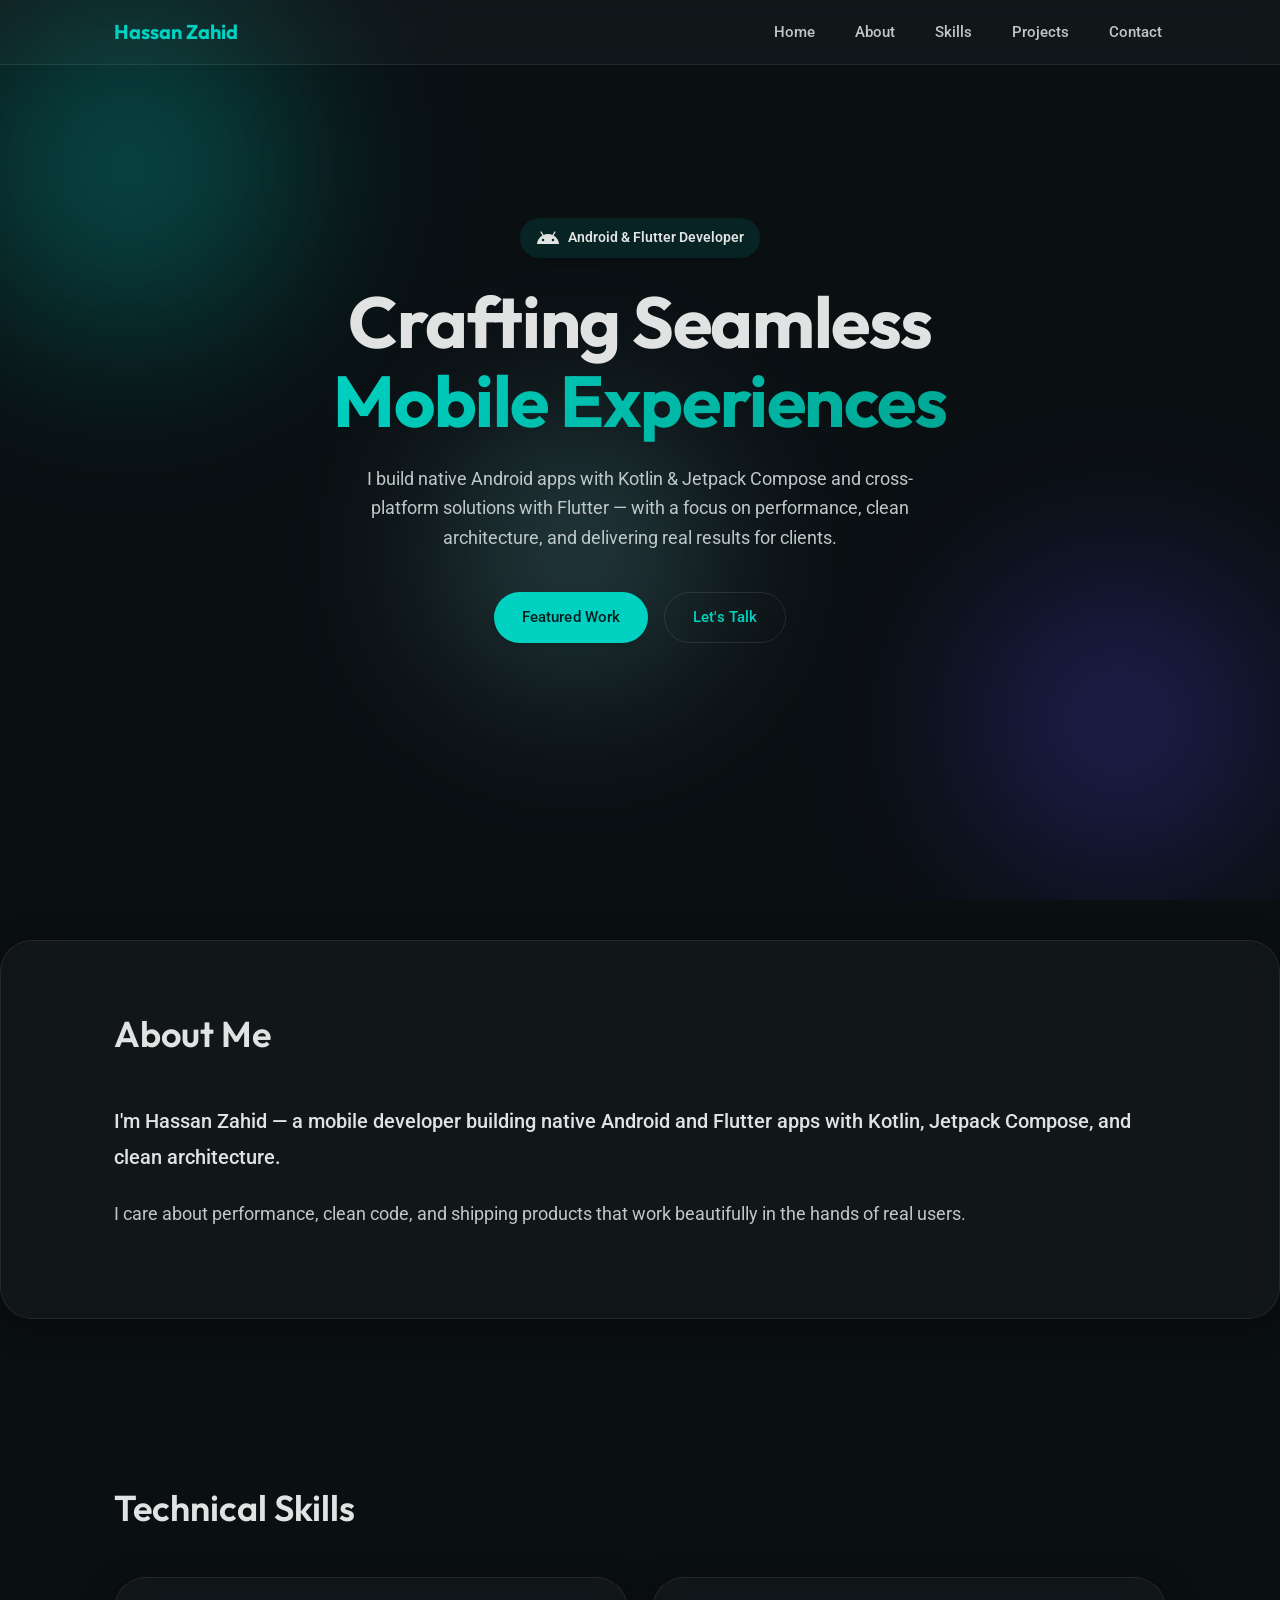
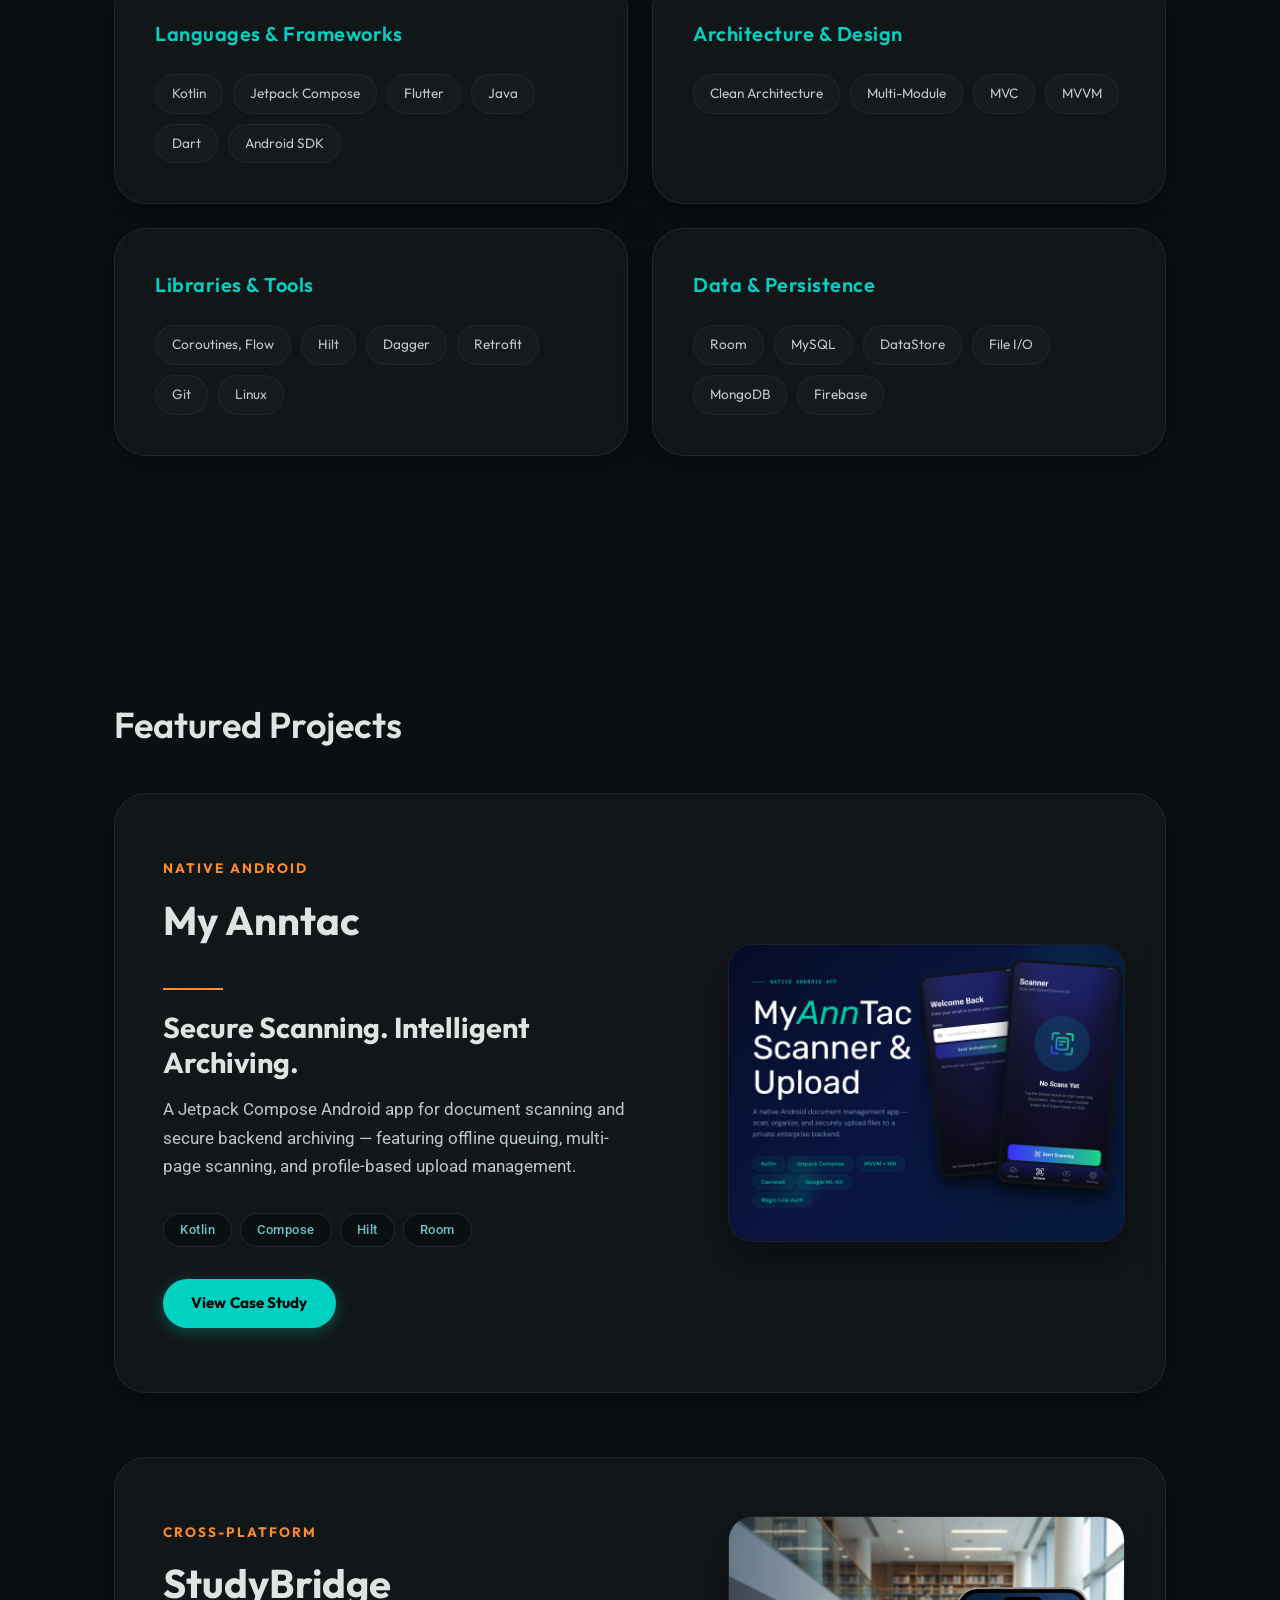
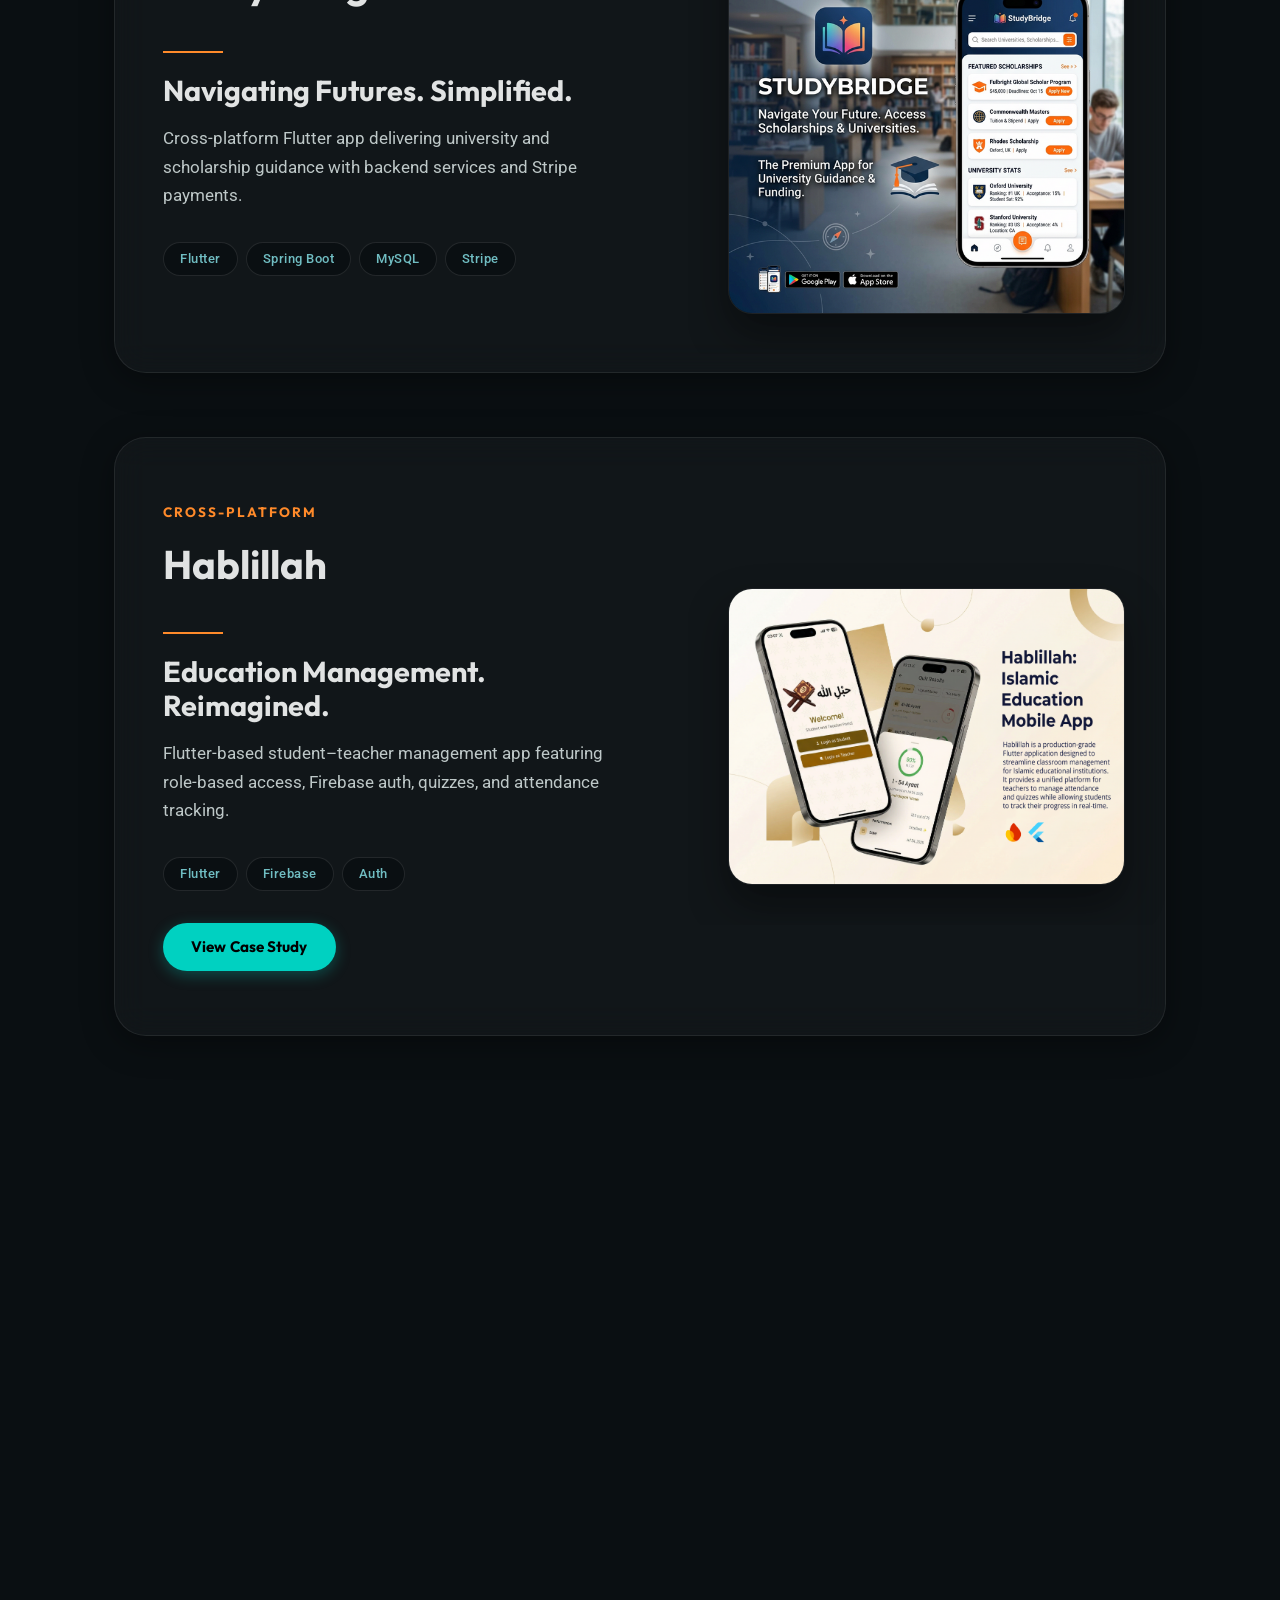
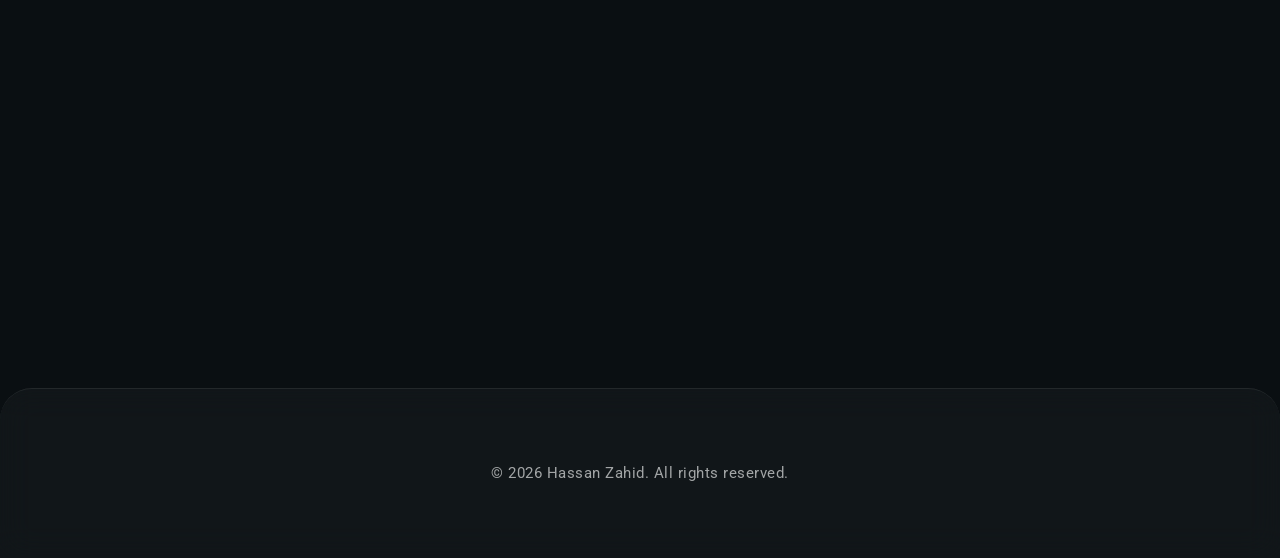
==== index.html @ 5e9b6bca "update" ====
<!DOCTYPE html>
<html lang="en">

<head>
  <meta charset="UTF-8">
  <meta name="viewport" content="width=device-width, initial-scale=1.0">
  <title>Hassan Zahid | Software Engineer</title>
  <link rel="stylesheet" href="css/main.css">
  <link
    href="https://fonts.googleapis.com/css2?family=Roboto:wght@400;500;700&family=Outfit:wght@400;600;700&display=swap"
    rel="stylesheet">
  <link rel="stylesheet" href="https://cdnjs.cloudflare.com/ajax/libs/font-awesome/6.4.0/css/all.min.css">
  <link rel="stylesheet"
    href="https://fonts.googleapis.com/css2?family=Material+Symbols+Outlined:opsz,wght,FILL,GRAD@24,400,0,0">
</head>

<body>
  <div class="bg-canvas">
    <div class="bg-orb orb-1"></div>
    <div class="bg-orb orb-2"></div>
    <div class="bg-orb orb-3"></div>
  </div>
  <header>
    <nav class="navbar">
      <div class="container nav-container">
        <a href="#home" class="logo">Hassan Zahid</a>
        <div class="menu-toggle" id="mobile-menu">
          <span class="bar"></span>
          <span class="bar"></span>
          <span class="bar"></span>
        </div>
        <ul class="nav-menu">
          <li><a href="#home" class="nav-link">Home</a></li>
          <li><a href="#about" class="nav-link">About</a></li>
          <li><a href="#skills" class="nav-link">Skills</a></li>
          <li><a href="#projects" class="nav-link">Projects</a></li>
          <li><a href="#contact" class="nav-link">Contact</a></li>
        </ul>
      </div>
    </nav>
  </header>

  <section id="home" class="hero reveal">
    <div class="hero-bg-overlay"></div>
    <div class="container">
      <div class="hero-content">
        <div class="hero-badge fade-in">
          <span class="material-symbols-outlined">android</span>
          <span>Android & Flutter Developer</span>
        </div>
        <h1 class="fade-in">Crafting Seamless <br><span class="text-gradient">Mobile Experiences</span></h1>
        <p class="description fade-in">I build native Android apps with Kotlin & Jetpack Compose and cross-platform
          solutions with Flutter — with a focus on performance, clean architecture, and delivering real results for
          clients.</p>
        <div class="hero-buttons fade-in">
          <a href="#projects" class="btn btn-primary">Featured Work</a>
          <a href="#contact" class="btn btn-secondary">Let's Talk</a>
        </div>
      </div>
    </div>
    <div class="scroll-indicator fade-in" aria-hidden="true">
      <div class="arrow"></div>
    </div>
  </section>

  <section id="about" class="about reveal">
    <div class="container">
      <h2>About Me</h2>
      <div class="about-content">
        <div class="about-text">
          <p>I'm Hassan Zahid — a mobile developer building native Android and Flutter apps with Kotlin, Jetpack
            Compose, and clean architecture.</p>
          <p>I care about performance, clean code, and shipping products that work beautifully in the hands of real
            users.</p>
        </div>
      </div>
    </div>
  </section>

  <section id="skills" class="skills reveal">
    <div class="container">
      <h2>Technical Skills</h2>
      <div class="skills-categories bento-grid">
        <div class="skill-category spotlight-card reveal">
          <h3>Languages & Frameworks</h3>
          <div class="skills-list">
            <span class="skill-tag">Kotlin</span>
            <span class="skill-tag">Jetpack Compose</span>
            <span class="skill-tag">Flutter</span>
            <span class="skill-tag">Java</span>
            <span class="skill-tag">Dart</span>
            <span class="skill-tag">Android SDK</span>
          </div>
        </div>

        <div class="skill-category spotlight-card reveal">
          <h3>Architecture & Design</h3>
          <div class="skills-list">
            <span class="skill-tag">Clean Architecture</span>
            <span class="skill-tag">Multi-Module</span>
            <span class="skill-tag">MVC</span>
            <span class="skill-tag">MVVM</span>
          </div>
        </div>

        <div class="skill-category spotlight-card reveal">
          <h3>Libraries & Tools</h3>
          <div class="skills-list">
            <span class="skill-tag">Coroutines, Flow</span>
            <span class="skill-tag">Hilt</span>
            <span class="skill-tag">Dagger</span>
            <span class="skill-tag">Retrofit</span>
            <span class="skill-tag">Git</span>
            <span class="skill-tag">Linux</span>
          </div>
        </div>

        <div class="skill-category spotlight-card reveal">
          <h3>Data & Persistence</h3>
          <div class="skills-list">
            <span class="skill-tag">Room</span>
            <span class="skill-tag">MySQL</span>
            <span class="skill-tag">DataStore</span>
            <span class="skill-tag">File I/O</span>
            <span class="skill-tag">MongoDB</span>
            <span class="skill-tag">Firebase</span>
          </div>
        </div>
      </div>
    </div>
  </section>

  <section id="projects" class="projects reveal">
    <div class="container">
      <h2>Featured Projects</h2>
      <div class="projects-grid">
        <div class="project-card">
          <div class="project-content">
            <div class="project-accent-title">Native Android</div>
            <div class="project-header">
              <h3>My Anntac</h3>
            </div>
            <div class="project-divider"></div>
            <p class="project-tagline">Secure Scanning. Intelligent Archiving.</p>
            <p class="project-description">A Jetpack Compose Android app for document scanning and secure backend
              archiving — featuring offline queuing, multi-page scanning, and profile-based upload management.</p>
            <div class="project-tech">
              <span class="tech-tag">Kotlin</span>
              <span class="tech-tag">Compose</span>
              <span class="tech-tag">Hilt</span>
              <span class="tech-tag">Room</span>
            </div>
            <a href="project-myanntac.html" class="btn btn-card-action">View Case Study</a>
          </div>
          <div class="project-visual">
            <img src="assets/images/my-anntac-banner.png" alt="My Anntac Project">
          </div>
        </div>

        <div class="project-card">
          <div class="project-content">
            <div class="project-accent-title">Cross-Platform</div>
            <div class="project-header">
              <h3>StudyBridge</h3>
            </div>
            <div class="project-divider"></div>
            <p class="project-tagline">Navigating Futures. Simplified.</p>
            <p class="project-description">Cross-platform Flutter app delivering university and scholarship guidance
              with
              backend services and Stripe payments.</p>
            <div class="project-tech">
              <span class="tech-tag">Flutter</span>
              <span class="tech-tag">Spring Boot</span>
              <span class="tech-tag">MySQL</span>
              <span class="tech-tag">Stripe</span>
            </div>
          </div>
          <div class="project-visual">
            <img src="assets/images/studybridge-banner.png" alt="StudyBridge Project">
          </div>
        </div>

        <div class="project-card">
          <div class="project-content">
            <div class="project-accent-title">Cross-Platform</div>
            <div class="project-header">
              <h3>Hablillah</h3>
            </div>
            <div class="project-divider"></div>
            <p class="project-tagline">Education Management. Reimagined.</p>
            <p class="project-description">Flutter-based student–teacher management app featuring role-based access,
              Firebase auth, quizzes, and attendance tracking.</p>
            <div class="project-tech">
              <span class="tech-tag">Flutter</span>
              <span class="tech-tag">Firebase</span>
              <span class="tech-tag">Auth</span>
            </div>
            <a href="project-Hablillah.html" class="btn btn-card-action">View Case Study</a>
          </div>
          <div class="project-visual">
            <img src="assets/images/Hablillah-banner.png" alt="Hablillah Project">
          </div>
        </div>
      </div>
    </div>
  </section>

  <section id="contact" class="contact reveal">
    <div class="container">
      <div class="contact-header">
        <h2>Get In Touch</h2>
        <p>I'm always interested in hearing about new projects and opportunities.</p>
      </div>
      <div class="contact-grid">
        <a href="mailto:hassanzahidd@proton.me" class="contact-card reveal">
          <img src="assets/images/protonMail.svg" alt="Proton Mail" class="brand-icon">
          <h4>Email</h4>
          <p>hassanzahidd@proton.me</p>
        </a>
        <a href="https://www.linkedin.com/in/hassanzahidd1" target="_blank" class="contact-card linkedin">
          <i class="fab fa-linkedin"></i>
          <h4>LinkedIn</h4>
          <p>hassanzahidd1</p>
        </a>
        <a href="https://github.com/hassanzahidd" target="_blank" class="contact-card github">
          <i class="fab fa-github"></i>
          <h4>GitHub</h4>
          <p>hassanzahidd</p>
        </a>
      </div>

      <div class="cta-section">
        <a href="mailto:hassanzahidd@proton.me" class="btn btn-primary btn-large">Send Me an Email</a>
      </div>
    </div>
  </section>

  <footer>
    <div class="container">
      <p>© 2026 Hassan Zahid. All rights reserved.</p>
    </div>
  </footer>
  <script src="js/main.js"></script>
</body>

</html>
---- css/main.css ----
@import "variables.css";
@import "base.css";
@import "layout.css";
@import "components.css";
@import "home.css";
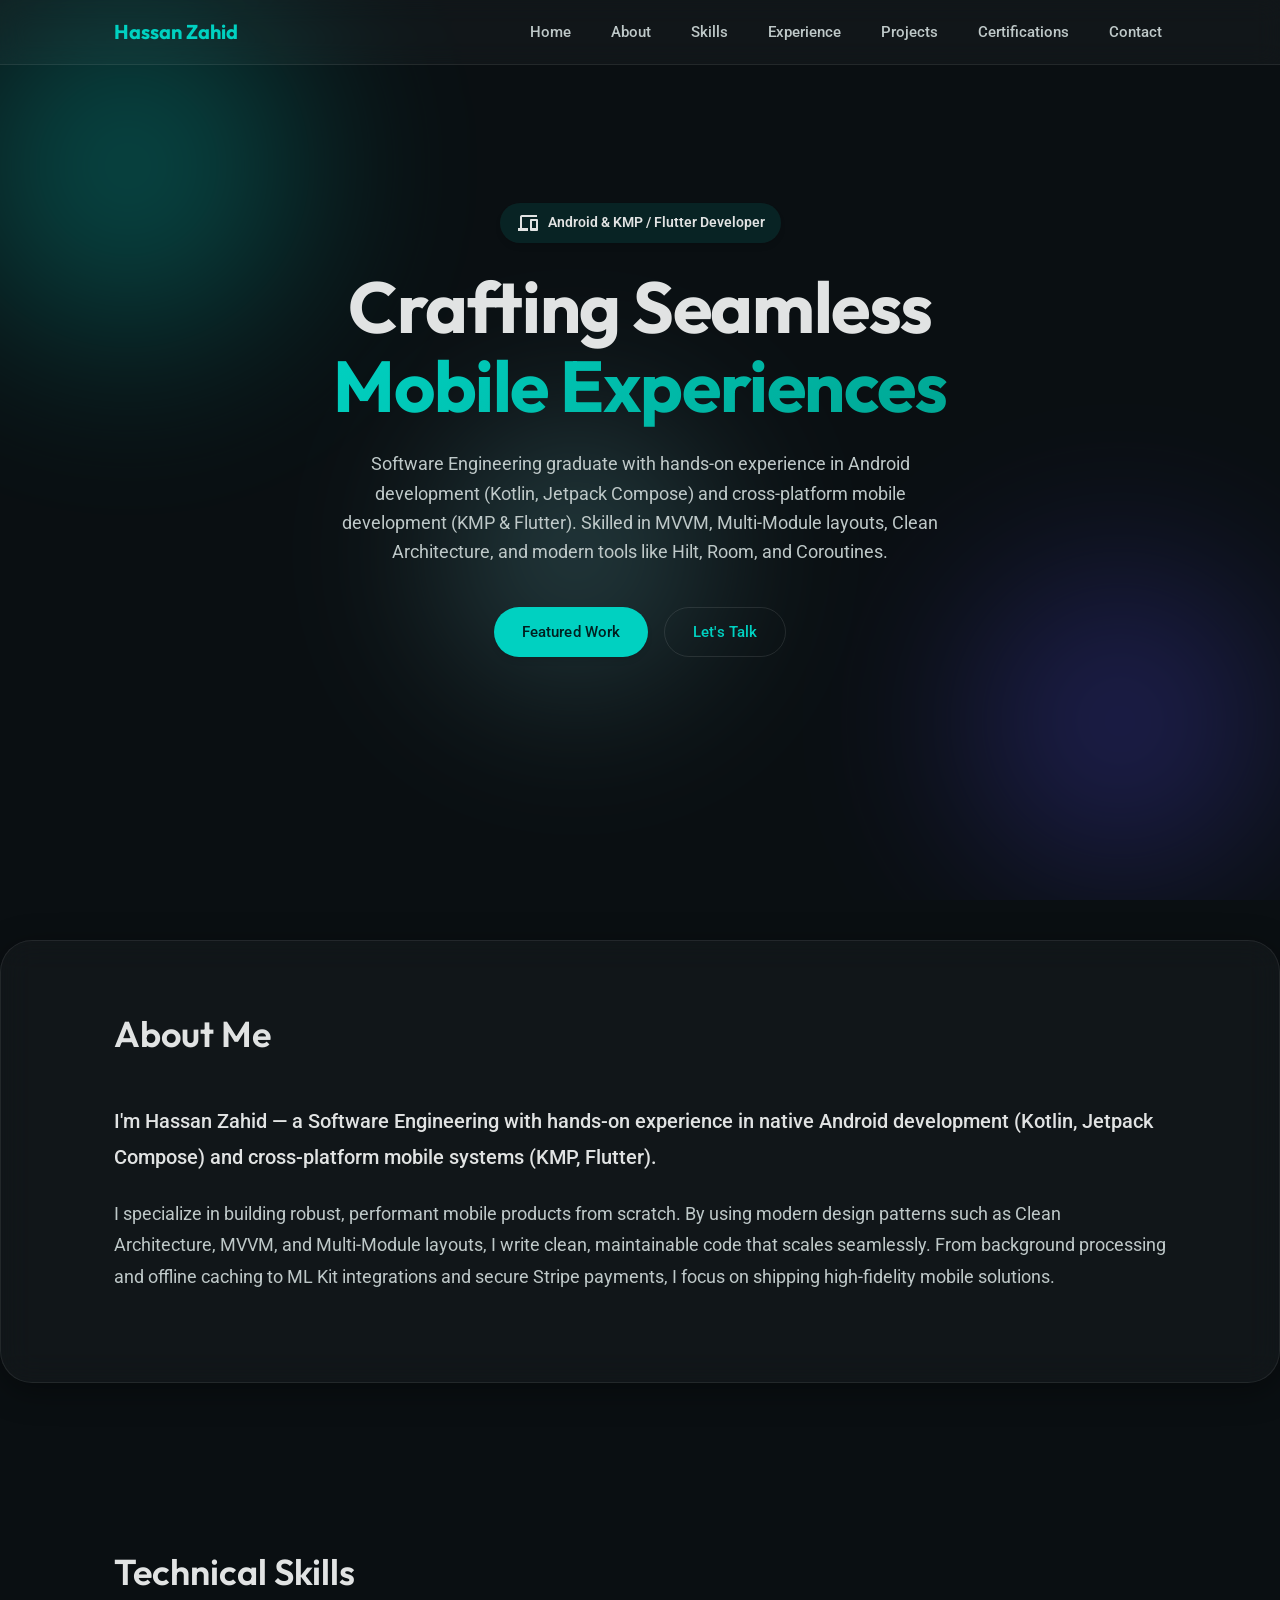
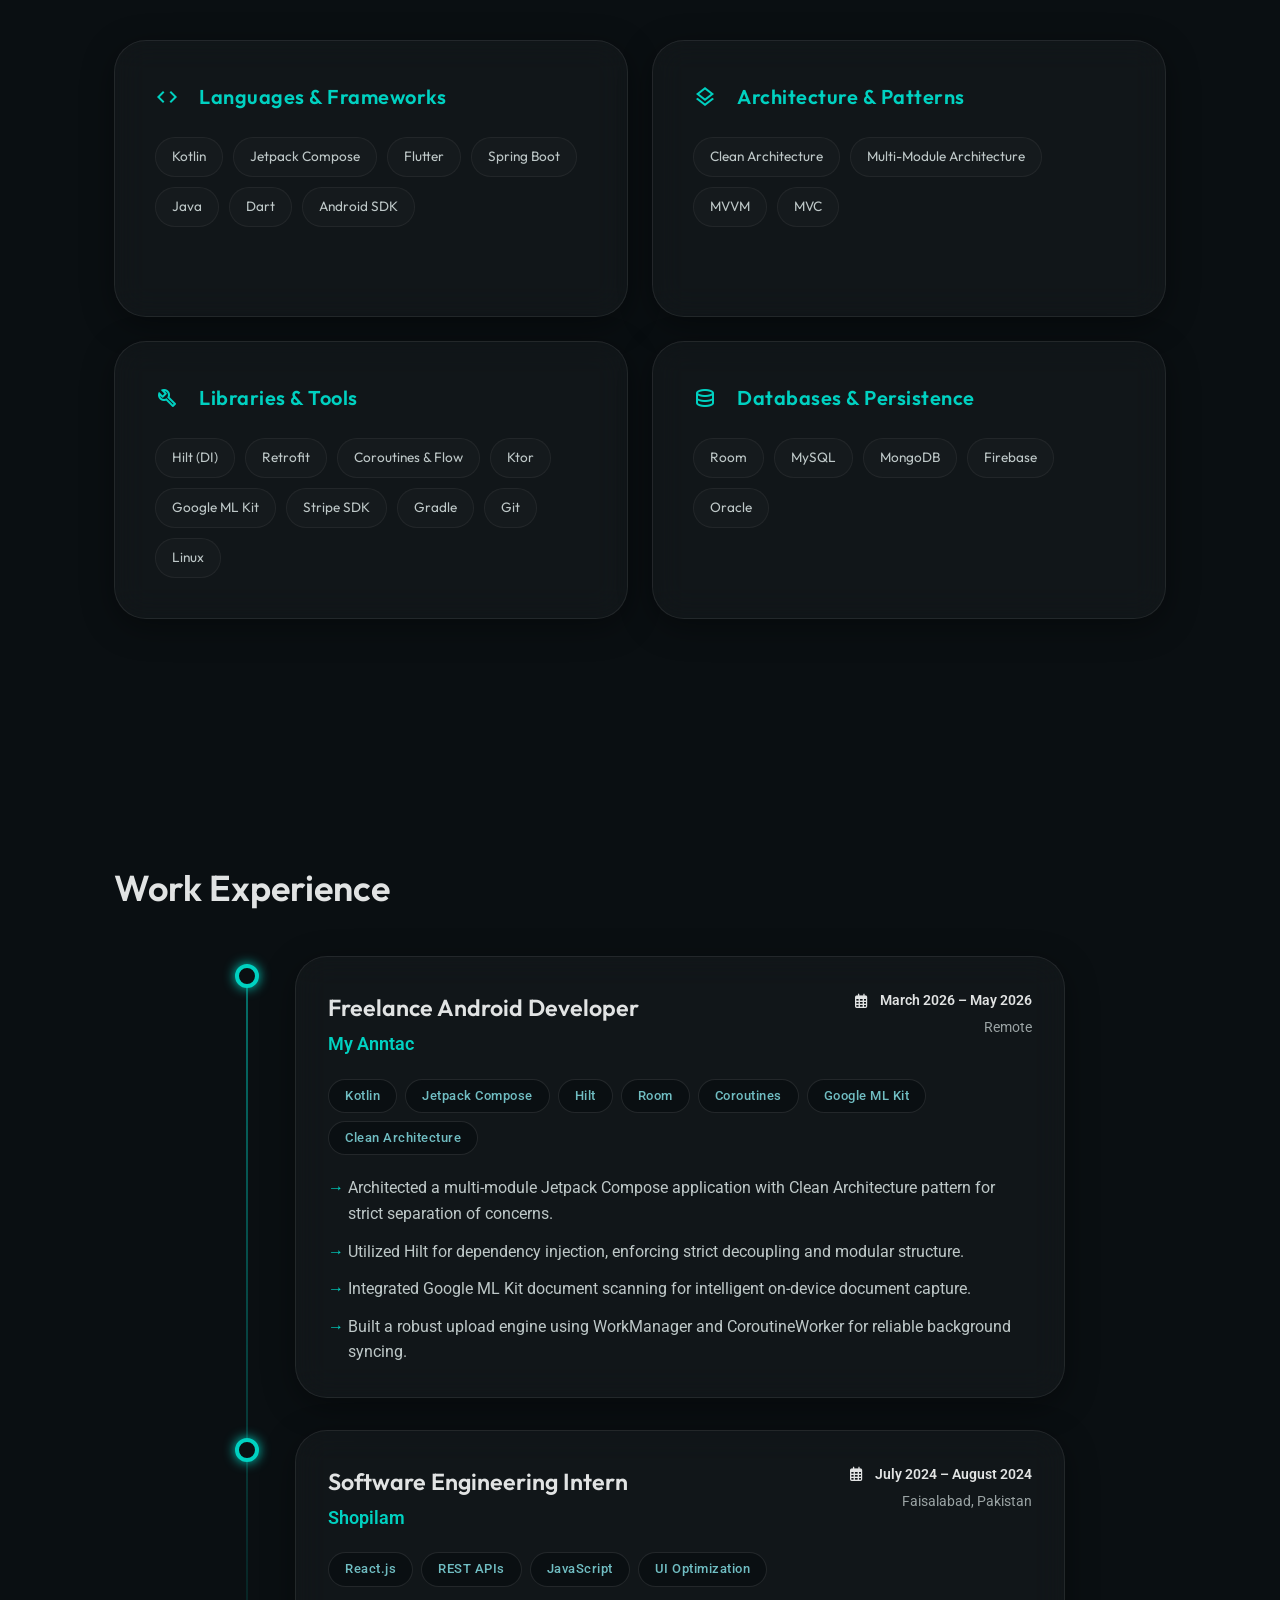
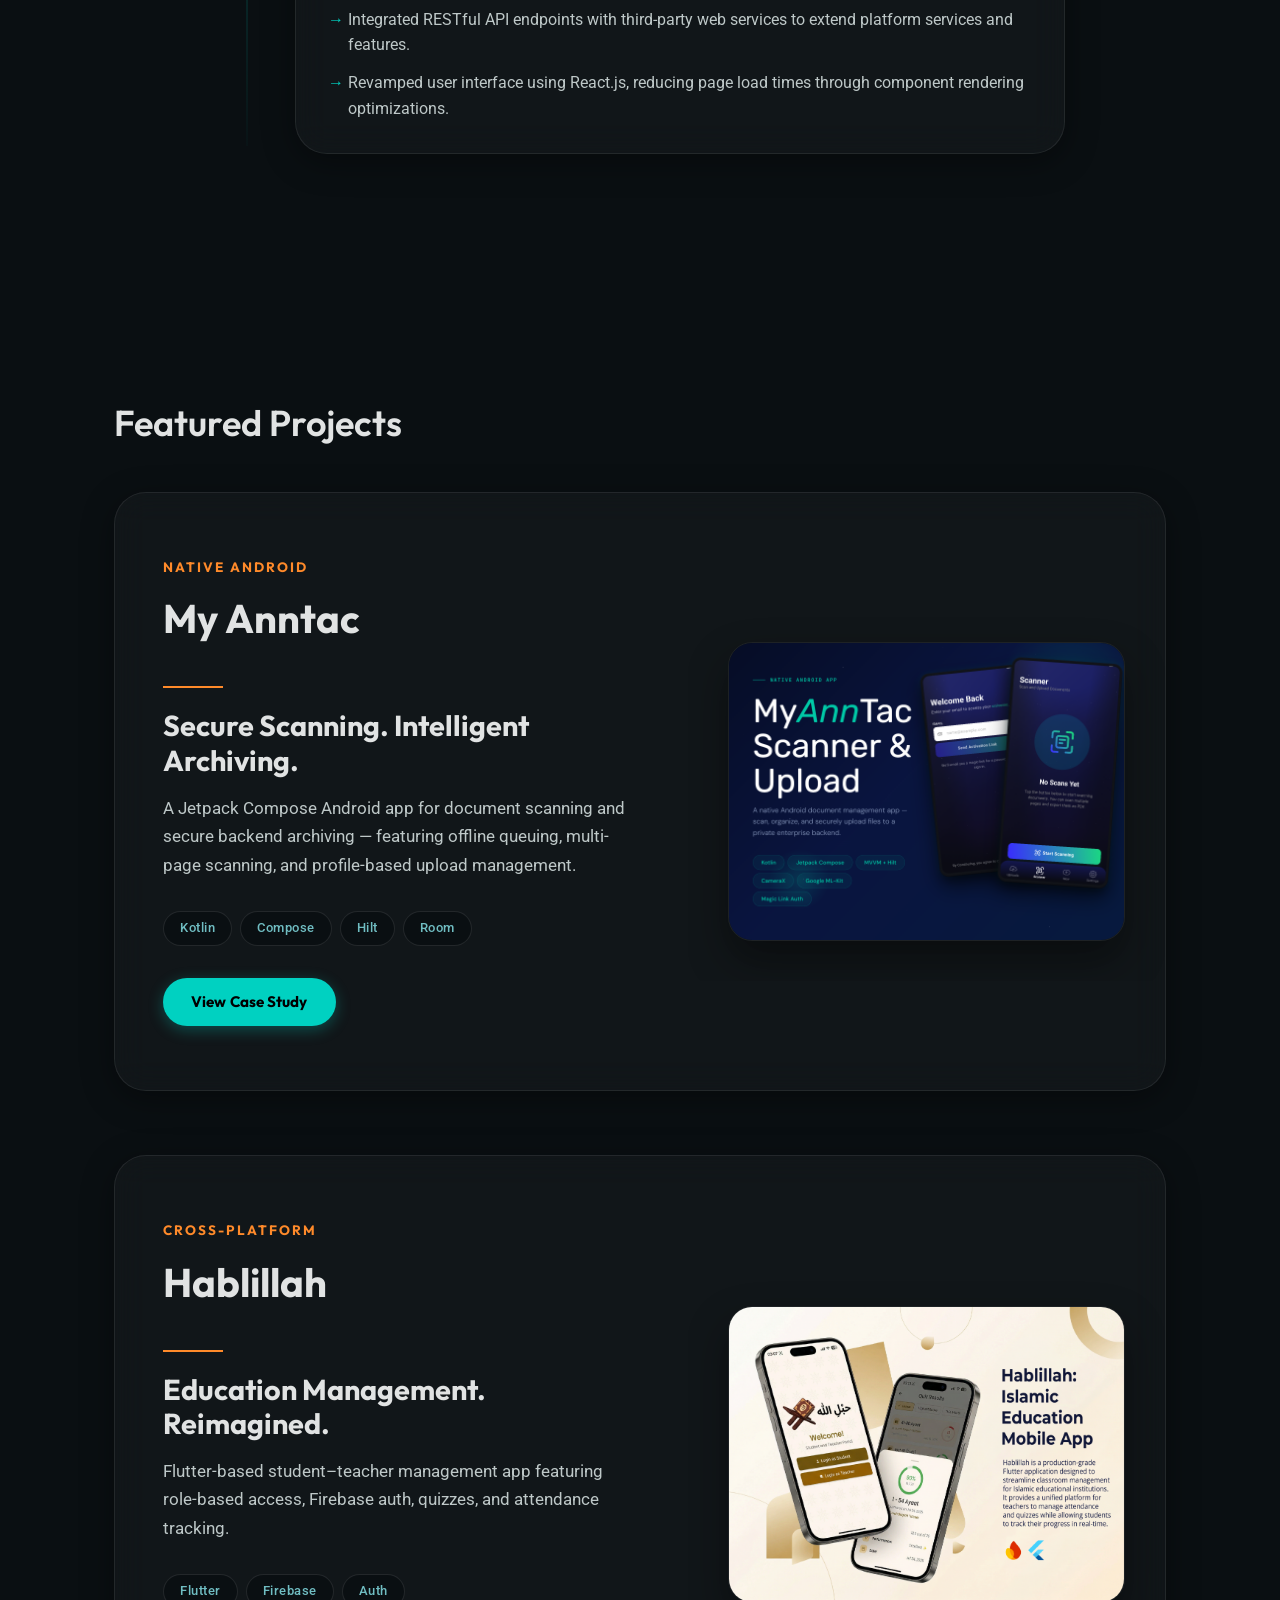
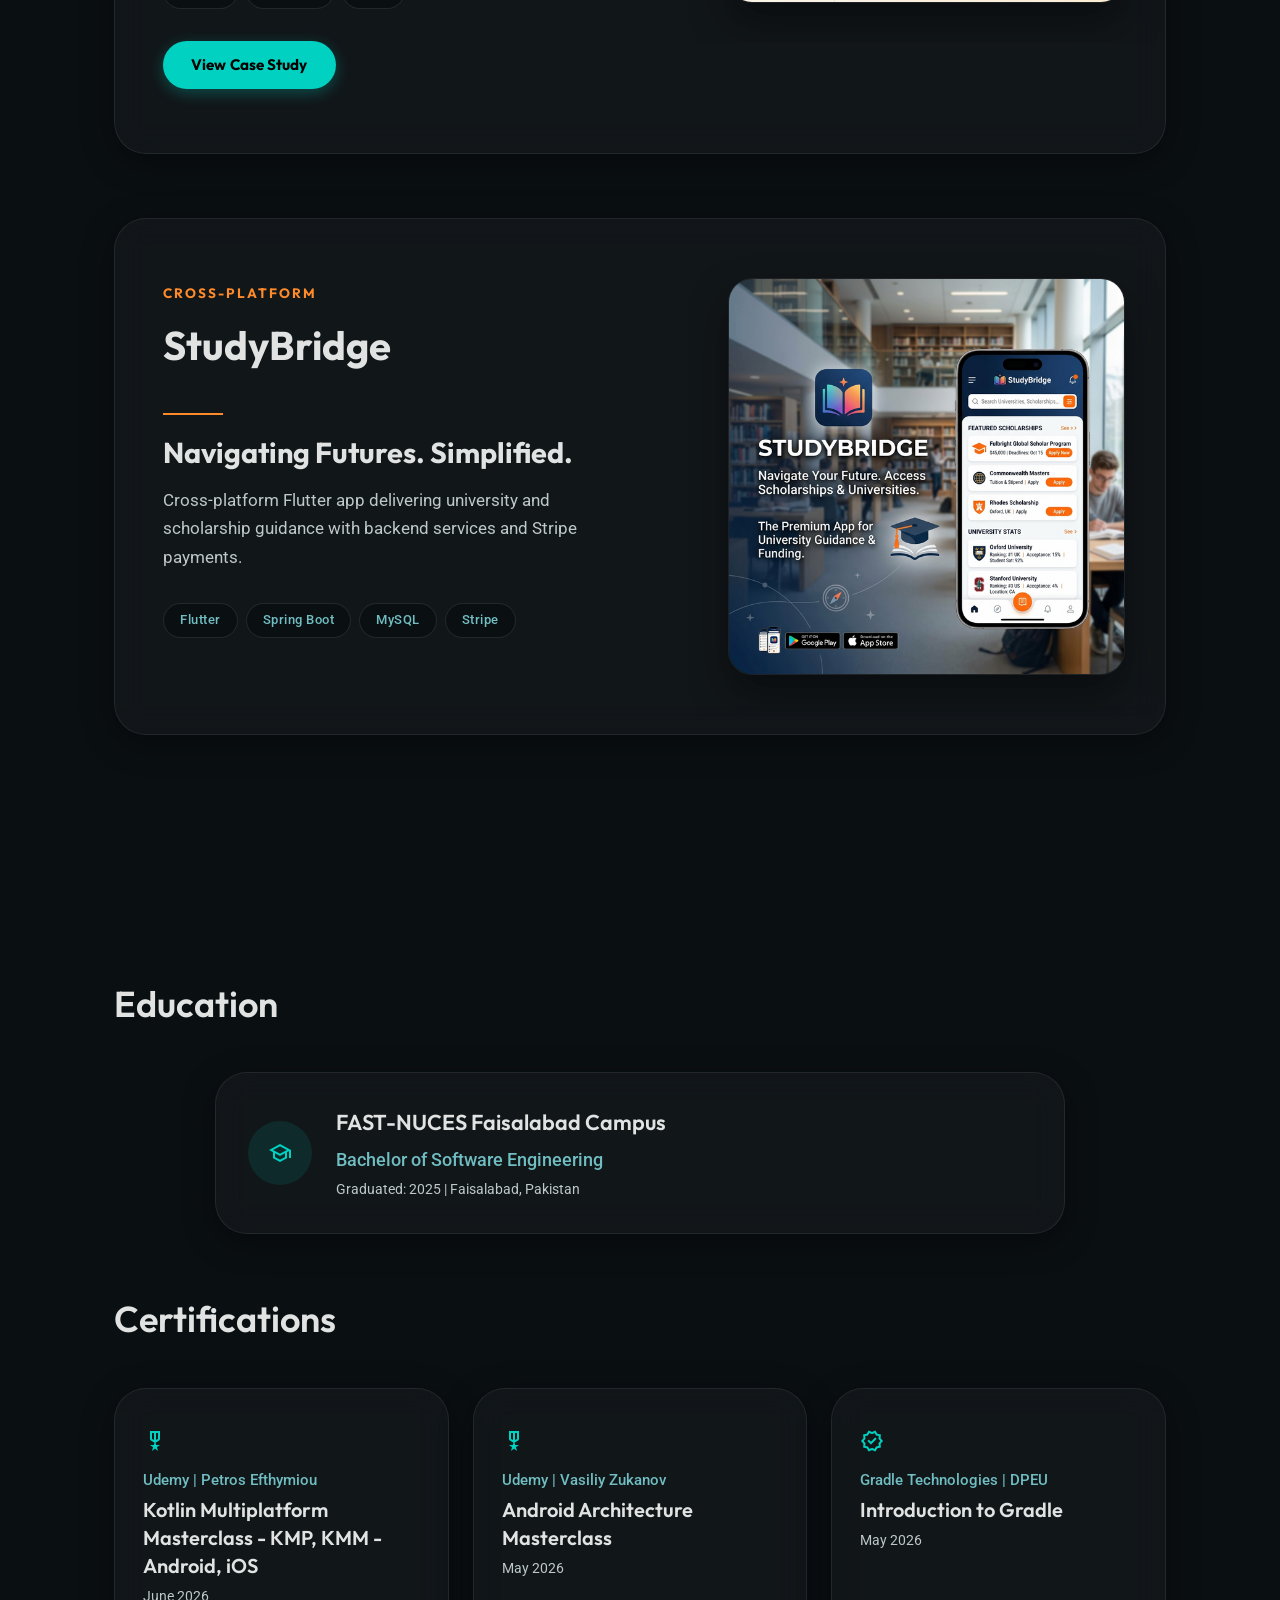
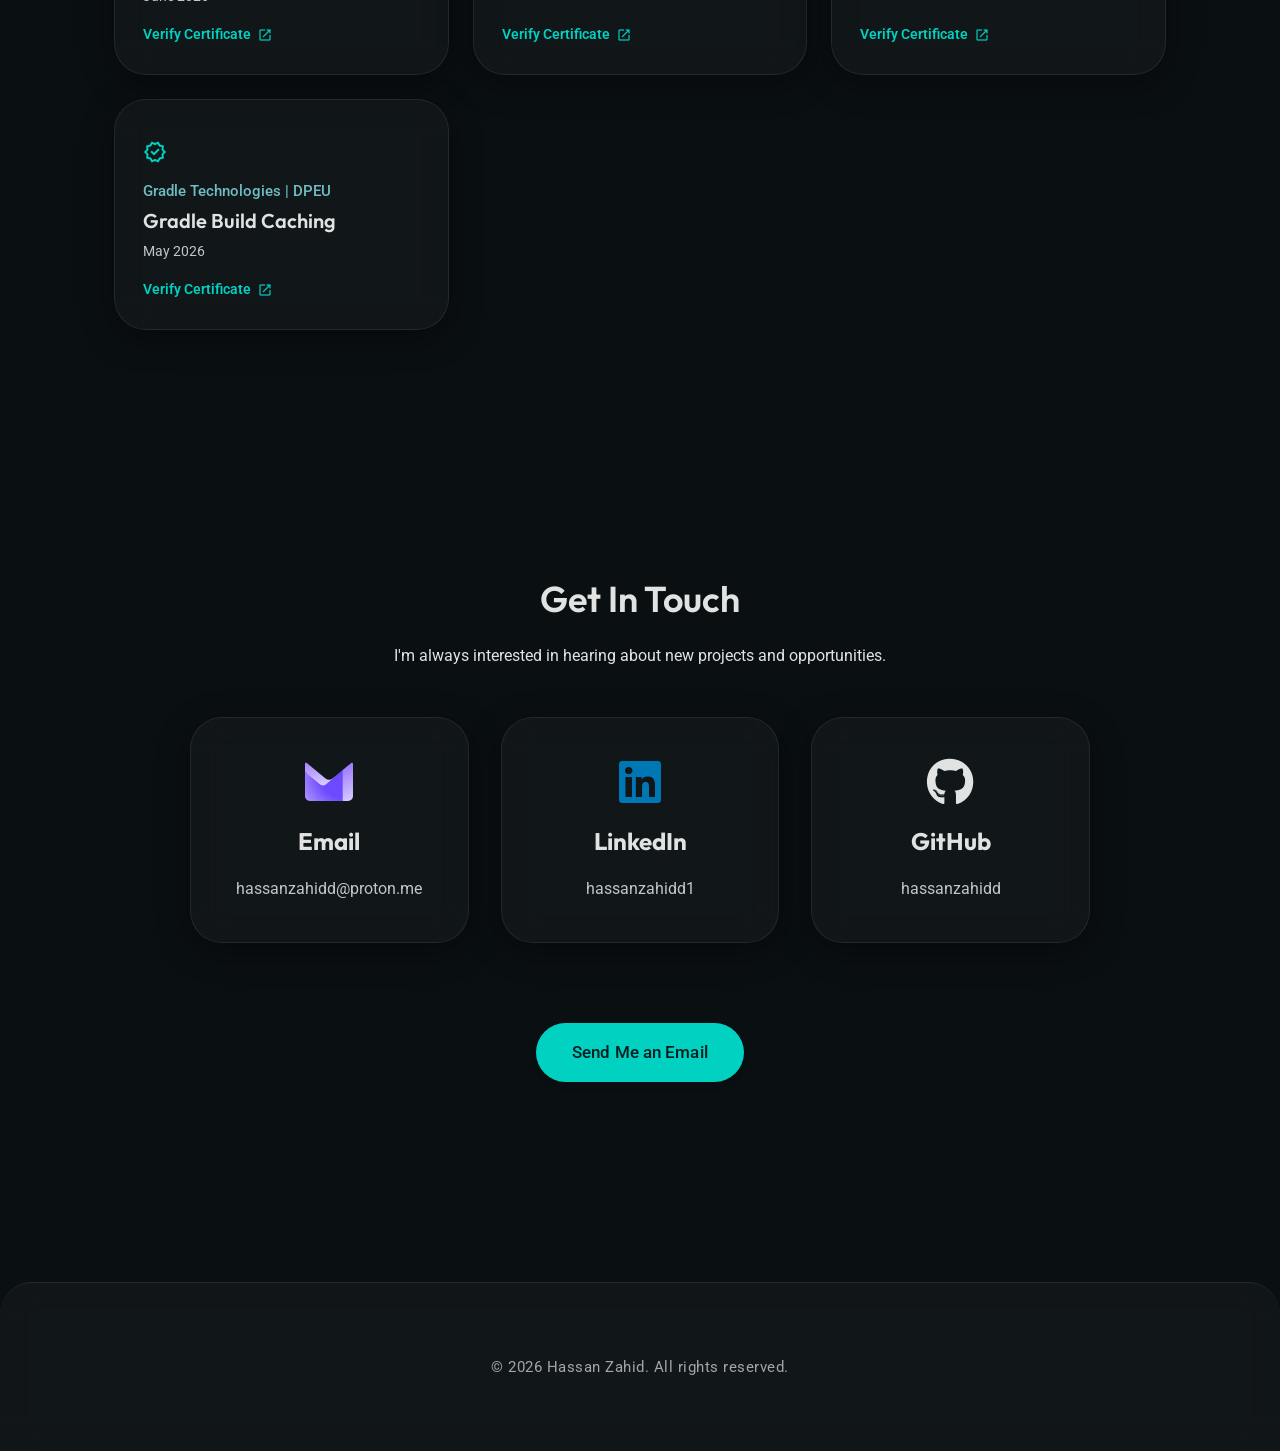
==== commit 8f1dbf81: "update" ====
--- a/index.html
+++ b/index.html
@@ -1,246 +1,404 @@
-<!DOCTYPE html>
-<html lang="en">
-
-<head>
-  <meta charset="UTF-8">
-  <meta name="viewport" content="width=device-width, initial-scale=1.0">
-  <title>Hassan Zahid | Software Engineer</title>
-  <link rel="stylesheet" href="css/main.css">
-  <link
-    href="https://fonts.googleapis.com/css2?family=Roboto:wght@400;500;700&family=Outfit:wght@400;600;700&display=swap"
-    rel="stylesheet">
-  <link rel="stylesheet" href="https://cdnjs.cloudflare.com/ajax/libs/font-awesome/6.4.0/css/all.min.css">
-  <link rel="stylesheet"
-    href="https://fonts.googleapis.com/css2?family=Material+Symbols+Outlined:opsz,wght,FILL,GRAD@24,400,0,0">
-</head>
-
-<body>
-  <div class="bg-canvas">
-    <div class="bg-orb orb-1"></div>
-    <div class="bg-orb orb-2"></div>
-    <div class="bg-orb orb-3"></div>
-  </div>
-  <header>
-    <nav class="navbar">
-      <div class="container nav-container">
-        <a href="#home" class="logo">Hassan Zahid</a>
-        <div class="menu-toggle" id="mobile-menu">
-          <span class="bar"></span>
-          <span class="bar"></span>
-          <span class="bar"></span>
-        </div>
-        <ul class="nav-menu">
-          <li><a href="#home" class="nav-link">Home</a></li>
-          <li><a href="#about" class="nav-link">About</a></li>
-          <li><a href="#skills" class="nav-link">Skills</a></li>
-          <li><a href="#projects" class="nav-link">Projects</a></li>
-          <li><a href="#contact" class="nav-link">Contact</a></li>
-        </ul>
-      </div>
-    </nav>
-  </header>
-
-  <section id="home" class="hero reveal">
-    <div class="hero-bg-overlay"></div>
-    <div class="container">
-      <div class="hero-content">
-        <div class="hero-badge fade-in">
-          <span class="material-symbols-outlined">android</span>
-          <span>Android & Flutter Developer</span>
-        </div>
-        <h1 class="fade-in">Crafting Seamless <br><span class="text-gradient">Mobile Experiences</span></h1>
-        <p class="description fade-in">I build native Android apps with Kotlin & Jetpack Compose and cross-platform
-          solutions with Flutter — with a focus on performance, clean architecture, and delivering real results for
-          clients.</p>
-        <div class="hero-buttons fade-in">
-          <a href="#projects" class="btn btn-primary">Featured Work</a>
-          <a href="#contact" class="btn btn-secondary">Let's Talk</a>
-        </div>
-      </div>
-    </div>
-    <div class="scroll-indicator fade-in" aria-hidden="true">
-      <div class="arrow"></div>
-    </div>
-  </section>
-
-  <section id="about" class="about reveal">
-    <div class="container">
-      <h2>About Me</h2>
-      <div class="about-content">
-        <div class="about-text">
-          <p>I'm Hassan Zahid — a mobile developer building native Android and Flutter apps with Kotlin, Jetpack
-            Compose, and clean architecture.</p>
-          <p>I care about performance, clean code, and shipping products that work beautifully in the hands of real
-            users.</p>
-        </div>
-      </div>
-    </div>
-  </section>
-
-  <section id="skills" class="skills reveal">
-    <div class="container">
-      <h2>Technical Skills</h2>
-      <div class="skills-categories bento-grid">
-        <div class="skill-category spotlight-card reveal">
-          <h3>Languages & Frameworks</h3>
-          <div class="skills-list">
-            <span class="skill-tag">Kotlin</span>
-            <span class="skill-tag">Jetpack Compose</span>
-            <span class="skill-tag">Flutter</span>
-            <span class="skill-tag">Java</span>
-            <span class="skill-tag">Dart</span>
-            <span class="skill-tag">Android SDK</span>
-          </div>
-        </div>
-
-        <div class="skill-category spotlight-card reveal">
-          <h3>Architecture & Design</h3>
-          <div class="skills-list">
-            <span class="skill-tag">Clean Architecture</span>
-            <span class="skill-tag">Multi-Module</span>
-            <span class="skill-tag">MVC</span>
-            <span class="skill-tag">MVVM</span>
-          </div>
-        </div>
-
-        <div class="skill-category spotlight-card reveal">
-          <h3>Libraries & Tools</h3>
-          <div class="skills-list">
-            <span class="skill-tag">Coroutines, Flow</span>
-            <span class="skill-tag">Hilt</span>
-            <span class="skill-tag">Dagger</span>
-            <span class="skill-tag">Retrofit</span>
-            <span class="skill-tag">Git</span>
-            <span class="skill-tag">Linux</span>
-          </div>
-        </div>
-
-        <div class="skill-category spotlight-card reveal">
-          <h3>Data & Persistence</h3>
-          <div class="skills-list">
-            <span class="skill-tag">Room</span>
-            <span class="skill-tag">MySQL</span>
-            <span class="skill-tag">DataStore</span>
-            <span class="skill-tag">File I/O</span>
-            <span class="skill-tag">MongoDB</span>
-            <span class="skill-tag">Firebase</span>
-          </div>
-        </div>
-      </div>
-    </div>
-  </section>
-
-  <section id="projects" class="projects reveal">
-    <div class="container">
-      <h2>Featured Projects</h2>
-      <div class="projects-grid">
-        <div class="project-card">
-          <div class="project-content">
-            <div class="project-accent-title">Native Android</div>
-            <div class="project-header">
-              <h3>My Anntac</h3>
-            </div>
-            <div class="project-divider"></div>
-            <p class="project-tagline">Secure Scanning. Intelligent Archiving.</p>
-            <p class="project-description">A Jetpack Compose Android app for document scanning and secure backend
-              archiving — featuring offline queuing, multi-page scanning, and profile-based upload management.</p>
-            <div class="project-tech">
-              <span class="tech-tag">Kotlin</span>
-              <span class="tech-tag">Compose</span>
-              <span class="tech-tag">Hilt</span>
-              <span class="tech-tag">Room</span>
-            </div>
-            <a href="project-myanntac.html" class="btn btn-card-action">View Case Study</a>
-          </div>
-          <div class="project-visual">
-            <img src="assets/images/my-anntac-banner.png" alt="My Anntac Project">
-          </div>
-        </div>
-
-        <div class="project-card">
-          <div class="project-content">
-            <div class="project-accent-title">Cross-Platform</div>
-            <div class="project-header">
-              <h3>StudyBridge</h3>
-            </div>
-            <div class="project-divider"></div>
-            <p class="project-tagline">Navigating Futures. Simplified.</p>
-            <p class="project-description">Cross-platform Flutter app delivering university and scholarship guidance
-              with
-              backend services and Stripe payments.</p>
-            <div class="project-tech">
-              <span class="tech-tag">Flutter</span>
-              <span class="tech-tag">Spring Boot</span>
-              <span class="tech-tag">MySQL</span>
-              <span class="tech-tag">Stripe</span>
-            </div>
-          </div>
-          <div class="project-visual">
-            <img src="assets/images/studybridge-banner.png" alt="StudyBridge Project">
-          </div>
-        </div>
-
-        <div class="project-card">
-          <div class="project-content">
-            <div class="project-accent-title">Cross-Platform</div>
-            <div class="project-header">
-              <h3>Hablillah</h3>
-            </div>
-            <div class="project-divider"></div>
-            <p class="project-tagline">Education Management. Reimagined.</p>
-            <p class="project-description">Flutter-based student–teacher management app featuring role-based access,
-              Firebase auth, quizzes, and attendance tracking.</p>
-            <div class="project-tech">
-              <span class="tech-tag">Flutter</span>
-              <span class="tech-tag">Firebase</span>
-              <span class="tech-tag">Auth</span>
-            </div>
-            <a href="project-Hablillah.html" class="btn btn-card-action">View Case Study</a>
-          </div>
-          <div class="project-visual">
-            <img src="assets/images/Hablillah-banner.png" alt="Hablillah Project">
-          </div>
-        </div>
-      </div>
-    </div>
-  </section>
-
-  <section id="contact" class="contact reveal">
-    <div class="container">
-      <div class="contact-header">
-        <h2>Get In Touch</h2>
-        <p>I'm always interested in hearing about new projects and opportunities.</p>
-      </div>
-      <div class="contact-grid">
-        <a href="mailto:hassanzahidd@proton.me" class="contact-card reveal">
-          <img src="assets/images/protonMail.svg" alt="Proton Mail" class="brand-icon">
-          <h4>Email</h4>
-          <p>hassanzahidd@proton.me</p>
-        </a>
-        <a href="https://www.linkedin.com/in/hassanzahidd1" target="_blank" class="contact-card linkedin">
-          <i class="fab fa-linkedin"></i>
-          <h4>LinkedIn</h4>
-          <p>hassanzahidd1</p>
-        </a>
-        <a href="https://github.com/hassanzahidd" target="_blank" class="contact-card github">
-          <i class="fab fa-github"></i>
-          <h4>GitHub</h4>
-          <p>hassanzahidd</p>
-        </a>
-      </div>
-
-      <div class="cta-section">
-        <a href="mailto:hassanzahidd@proton.me" class="btn btn-primary btn-large">Send Me an Email</a>
-      </div>
-    </div>
-  </section>
-
-  <footer>
-    <div class="container">
-      <p>© 2026 Hassan Zahid. All rights reserved.</p>
-    </div>
-  </footer>
-  <script src="js/main.js"></script>
-</body>
-
-</html>+<!DOCTYPE html>
+<html lang="en">
+
+<head>
+  <meta charset="UTF-8">
+  <meta name="viewport" content="width=device-width, initial-scale=1.0">
+  <title>Hassan Zahid | Software Engineer</title>
+  <link rel="stylesheet" href="css/main.css">
+  <link
+    href="https://fonts.googleapis.com/css2?family=Roboto:wght@400;500;700&family=Outfit:wght@400;600;700&display=swap"
+    rel="stylesheet">
+  <link rel="stylesheet" href="https://cdnjs.cloudflare.com/ajax/libs/font-awesome/6.4.0/css/all.min.css">
+  <link rel="stylesheet"
+    href="https://fonts.googleapis.com/css2?family=Material+Symbols+Outlined:opsz,wght,FILL,GRAD@24,400,0,0">
+</head>
+
+<body>
+  <div class="bg-canvas">
+    <div class="bg-orb orb-1"></div>
+    <div class="bg-orb orb-2"></div>
+    <div class="bg-orb orb-3"></div>
+  </div>
+  <header>
+    <nav class="navbar">
+      <div class="container nav-container">
+        <a href="#home" class="logo">Hassan Zahid</a>
+        <div class="menu-toggle" id="mobile-menu">
+          <span class="bar"></span>
+          <span class="bar"></span>
+          <span class="bar"></span>
+        </div>
+        <ul class="nav-menu">
+          <li><a href="#home" class="nav-link">Home</a></li>
+          <li><a href="#about" class="nav-link">About</a></li>
+          <li><a href="#skills" class="nav-link">Skills</a></li>
+          <li><a href="#experience" class="nav-link">Experience</a></li>
+          <li><a href="#projects" class="nav-link">Projects</a></li>
+          <li><a href="#certifications" class="nav-link">Certifications</a></li>
+          <li><a href="#contact" class="nav-link">Contact</a></li>
+        </ul>
+      </div>
+    </nav>
+  </header>
+
+  <section id="home" class="hero reveal">
+    <div class="hero-bg-overlay"></div>
+    <div class="container">
+      <div class="hero-content">
+        <div class="hero-badge fade-in">
+          <span class="material-symbols-outlined">devices</span>
+          <span>Android & KMP / Flutter Developer</span>
+        </div>
+        <h1 class="fade-in">Crafting Seamless <br><span class="text-gradient">Mobile Experiences</span></h1>
+        <p class="description fade-in">Software Engineering graduate with hands-on experience in Android development (Kotlin, Jetpack Compose) and cross-platform mobile development (KMP & Flutter). Skilled in MVVM, Multi-Module layouts, Clean Architecture, and modern tools like Hilt, Room, and Coroutines.</p>
+        <div class="hero-buttons fade-in">
+          <a href="#projects" class="btn btn-primary">Featured Work</a>
+          <a href="#contact" class="btn btn-secondary">Let's Talk</a>
+        </div>
+      </div>
+    </div>
+    <div class="scroll-indicator fade-in" aria-hidden="true">
+      <div class="arrow"></div>
+    </div>
+  </section>
+
+  <section id="about" class="about reveal">
+    <div class="container">
+      <h2>About Me</h2>
+      <div class="about-content">
+        <div class="about-text">
+          <p>I'm Hassan Zahid — a Software Engineering with hands-on experience in native Android development (Kotlin, Jetpack Compose) and cross-platform mobile systems (KMP, Flutter).</p>
+          <p>I specialize in building robust, performant mobile products from scratch. By using modern design patterns such as Clean Architecture, MVVM, and Multi-Module layouts, I write clean, maintainable code that scales seamlessly. From background processing and offline caching to ML Kit integrations and secure Stripe payments, I focus on shipping high-fidelity mobile solutions.</p>
+        </div>
+      </div>
+    </div>
+  </section>
+
+  <section id="skills" class="skills reveal">
+    <div class="container">
+      <h2>Technical Skills</h2>
+      <div class="skills-categories bento-grid">
+        <div class="skill-category spotlight-card reveal">
+          <h3><span class="material-symbols-outlined" style="margin-right:8px;vertical-align:middle;color:var(--md-sys-color-primary);">code</span>Languages & Frameworks</h3>
+          <div class="skills-list">
+            <span class="skill-tag">Kotlin</span>
+            <span class="skill-tag">Jetpack Compose</span>
+            <span class="skill-tag">Flutter</span>
+            <span class="skill-tag">Spring Boot</span>
+            <span class="skill-tag">Java</span>
+            <span class="skill-tag">Dart</span>
+            <span class="skill-tag">Android SDK</span>
+          </div>
+        </div>
+
+        <div class="skill-category spotlight-card reveal">
+          <h3><span class="material-symbols-outlined" style="margin-right:8px;vertical-align:middle;color:var(--md-sys-color-primary);">layers</span>Architecture & Patterns</h3>
+          <div class="skills-list">
+            <span class="skill-tag">Clean Architecture</span>
+            <span class="skill-tag">Multi-Module Architecture</span>
+            <span class="skill-tag">MVVM</span>
+            <span class="skill-tag">MVC</span>
+          </div>
+        </div>
+
+        <div class="skill-category spotlight-card reveal">
+          <h3><span class="material-symbols-outlined" style="margin-right:8px;vertical-align:middle;color:var(--md-sys-color-primary);">build</span>Libraries & Tools</h3>
+          <div class="skills-list">
+            <span class="skill-tag">Hilt (DI)</span>
+            <span class="skill-tag">Retrofit</span>
+            <span class="skill-tag">Coroutines & Flow</span>
+            <span class="skill-tag">Ktor</span>
+            <span class="skill-tag">Google ML Kit</span>
+            <span class="skill-tag">Stripe SDK</span>
+            <span class="skill-tag">Gradle</span>
+            <span class="skill-tag">Git</span>
+            <span class="skill-tag">Linux</span>
+          </div>
+        </div>
+
+        <div class="skill-category spotlight-card reveal">
+          <h3><span class="material-symbols-outlined" style="margin-right:8px;vertical-align:middle;color:var(--md-sys-color-primary);">database</span>Databases & Persistence</h3>
+          <div class="skills-list">
+            <span class="skill-tag">Room</span>
+            <span class="skill-tag">MySQL</span>
+            <span class="skill-tag">MongoDB</span>
+            <span class="skill-tag">Firebase</span>
+            <span class="skill-tag">Oracle</span>
+          </div>
+        </div>
+      </div>
+    </div>
+  </section>
+
+  <section id="experience" class="experience reveal">
+    <div class="container">
+      <h2>Work Experience</h2>
+      <div class="experience-timeline">
+        
+        <div class="experience-item">
+          <div class="experience-marker"></div>
+          <div class="experience-card glass-card spotlight-card">
+            <div class="experience-header">
+              <div class="experience-title">
+                <h3>Freelance Android Developer</h3>
+                <div class="experience-company">My Anntac</div>
+              </div>
+              <div class="experience-meta">
+                <div class="experience-date">
+                  <i class="far fa-calendar-alt" style="margin-right: 6px;"></i> March 2026 – May 2026
+                </div>
+                <div class="experience-location">Remote</div>
+              </div>
+            </div>
+            <div class="experience-tech">
+              <span class="tech-tag">Kotlin</span>
+              <span class="tech-tag">Jetpack Compose</span>
+              <span class="tech-tag">Hilt</span>
+              <span class="tech-tag">Room</span>
+              <span class="tech-tag">Coroutines</span>
+              <span class="tech-tag">Google ML Kit</span>
+              <span class="tech-tag">Clean Architecture</span>
+            </div>
+            <ul class="experience-bullets">
+              <li>Architected a multi-module Jetpack Compose application with Clean Architecture pattern for strict separation of concerns.</li>
+              <li>Utilized Hilt for dependency injection, enforcing strict decoupling and modular structure.</li>
+              <li>Integrated Google ML Kit document scanning for intelligent on-device document capture.</li>
+              <li>Built a robust upload engine using WorkManager and CoroutineWorker for reliable background syncing.</li>
+            </ul>
+          </div>
+        </div>
+
+        <div class="experience-item">
+          <div class="experience-marker"></div>
+          <div class="experience-card glass-card spotlight-card">
+            <div class="experience-header">
+              <div class="experience-title">
+                <h3>Software Engineering Intern</h3>
+                <div class="experience-company">Shopilam</div>
+              </div>
+              <div class="experience-meta">
+                <div class="experience-date">
+                  <i class="far fa-calendar-alt" style="margin-right: 6px;"></i> July 2024 – August 2024
+                </div>
+                <div class="experience-location">Faisalabad, Pakistan</div>
+              </div>
+            </div>
+            <div class="experience-tech">
+              <span class="tech-tag">React.js</span>
+              <span class="tech-tag">REST APIs</span>
+              <span class="tech-tag">JavaScript</span>
+              <span class="tech-tag">UI Optimization</span>
+            </div>
+            <ul class="experience-bullets">
+              <li>Integrated RESTful API endpoints with third-party web services to extend platform services and features.</li>
+              <li>Revamped user interface using React.js, reducing page load times through component rendering optimizations.</li>
+            </ul>
+          </div>
+        </div>
+
+      </div>
+    </div>
+  </section>
+
+  <section id="projects" class="projects reveal">
+    <div class="container">
+      <h2>Featured Projects</h2>
+      <div class="projects-grid">
+        <div class="project-card">
+          <div class="project-content">
+            <div class="project-accent-title">Native Android</div>
+            <div class="project-header">
+              <h3>My Anntac</h3>
+            </div>
+            <div class="project-divider"></div>
+            <p class="project-tagline">Secure Scanning. Intelligent Archiving.</p>
+            <p class="project-description">A Jetpack Compose Android app for document scanning and secure backend
+              archiving — featuring offline queuing, multi-page scanning, and profile-based upload management.</p>
+            <div class="project-tech">
+              <span class="tech-tag">Kotlin</span>
+              <span class="tech-tag">Compose</span>
+              <span class="tech-tag">Hilt</span>
+              <span class="tech-tag">Room</span>
+            </div>
+            <a href="project-myanntac.html" class="btn btn-card-action">View Case Study</a>
+          </div>
+          <div class="project-visual">
+            <img src="assets/images/my-anntac-banner.png" alt="My Anntac Project">
+          </div>
+        </div>
+
+        <div class="project-card">
+          <div class="project-content">
+            <div class="project-accent-title">Cross-Platform</div>
+            <div class="project-header">
+              <h3>Hablillah</h3>
+            </div>
+            <div class="project-divider"></div>
+            <p class="project-tagline">Education Management. Reimagined.</p>
+            <p class="project-description">Flutter-based student–teacher management app featuring role-based access,
+              Firebase auth, quizzes, and attendance tracking.</p>
+            <div class="project-tech">
+              <span class="tech-tag">Flutter</span>
+              <span class="tech-tag">Firebase</span>
+              <span class="tech-tag">Auth</span>
+            </div>
+            <a href="project-Hablillah.html" class="btn btn-card-action">View Case Study</a>
+          </div>
+          <div class="project-visual">
+            <img src="assets/images/Hablillah-banner.png" alt="Hablillah Project">
+          </div>
+        </div>
+
+        <div class="project-card">
+          <div class="project-content">
+            <div class="project-accent-title">Cross-Platform</div>
+            <div class="project-header">
+              <h3>StudyBridge</h3>
+            </div>
+            <div class="project-divider"></div>
+            <p class="project-tagline">Navigating Futures. Simplified.</p>
+            <p class="project-description">Cross-platform Flutter app delivering university and scholarship guidance
+              with
+              backend services and Stripe payments.</p>
+            <div class="project-tech">
+              <span class="tech-tag">Flutter</span>
+              <span class="tech-tag">Spring Boot</span>
+              <span class="tech-tag">MySQL</span>
+              <span class="tech-tag">Stripe</span>
+            </div>
+          </div>
+          <div class="project-visual">
+            <img src="assets/images/studybridge-banner.png" alt="StudyBridge Project">
+          </div>
+        </div>
+      </div>
+    </div>
+  </section>
+
+  <section id="certifications" class="certifications reveal">
+    <div class="container">
+      <div class="education-section">
+        <h2>Education</h2>
+        <div class="education-card glass-card spotlight-card">
+          <div class="education-icon">
+            <span class="material-symbols-outlined">school</span>
+          </div>
+          <div class="education-info">
+            <h3>FAST-NUCES Faisalabad Campus</h3>
+            <div class="education-degree">Bachelor of Software Engineering</div>
+            <div class="education-meta">Graduated: 2025 | Faisalabad, Pakistan</div>
+          </div>
+        </div>
+      </div>
+
+      <h2>Certifications</h2>
+      <div class="certifications-grid">
+        
+        <a href="https://ude.my/UC-30c5b756-e4f0-44db-8f30-b88f6647b90a/" target="_blank" class="certification-card glass-card spotlight-card">
+          <div>
+            <div class="certification-icon">
+              <span class="material-symbols-outlined">military_tech</span>
+            </div>
+            <div class="certification-info">
+              <div class="certification-provider">Udemy | Petros Efthymiou</div>
+              <h4>Kotlin Multiplatform Masterclass - KMP, KMM - Android, iOS</h4>
+              <div class="certification-date">June 2026</div>
+            </div>
+          </div>
+          <div class="certification-link-text">
+            Verify Certificate <span class="material-symbols-outlined" style="font-size: 16px;">open_in_new</span>
+          </div>
+        </a>
+
+        <a href="https://ude.my/UC-03786ad5-7e13-45de-b30a-d31f22296bf5" target="_blank" class="certification-card glass-card spotlight-card">
+          <div>
+            <div class="certification-icon">
+              <span class="material-symbols-outlined">military_tech</span>
+            </div>
+            <div class="certification-info">
+              <div class="certification-provider">Udemy | Vasiliy Zukanov</div>
+              <h4>Android Architecture Masterclass</h4>
+              <div class="certification-date">May 2026</div>
+            </div>
+          </div>
+          <div class="certification-link-text">
+            Verify Certificate <span class="material-symbols-outlined" style="font-size: 16px;">open_in_new</span>
+          </div>
+        </a>
+
+        <a href="https://dpeuniversity.gradle.com/app/certificate/ffa86212-56ca-46d1-9e7f-96965ec2684e" target="_blank" class="certification-card glass-card spotlight-card">
+          <div>
+            <div class="certification-icon">
+              <span class="material-symbols-outlined">verified</span>
+            </div>
+            <div class="certification-info">
+              <div class="certification-provider">Gradle Technologies | DPEU</div>
+              <h4>Introduction to Gradle</h4>
+              <div class="certification-date">May 2026</div>
+            </div>
+          </div>
+          <div class="certification-link-text">
+            Verify Certificate <span class="material-symbols-outlined" style="font-size: 16px;">open_in_new</span>
+          </div>
+        </a>
+
+        <a href="https://dpeuniversity.gradle.com/app/certificate/c882884a-7a35-42d9-ba08-24541e7ba05f" target="_blank" class="certification-card glass-card spotlight-card">
+          <div>
+            <div class="certification-icon">
+              <span class="material-symbols-outlined">verified</span>
+            </div>
+            <div class="certification-info">
+              <div class="certification-provider">Gradle Technologies | DPEU</div>
+              <h4>Gradle Build Caching</h4>
+              <div class="certification-date">May 2026</div>
+            </div>
+          </div>
+          <div class="certification-link-text">
+            Verify Certificate <span class="material-symbols-outlined" style="font-size: 16px;">open_in_new</span>
+          </div>
+        </a>
+
+      </div>
+    </div>
+  </section>
+
+  <section id="contact" class="contact reveal">
+    <div class="container">
+      <div class="contact-header">
+        <h2>Get In Touch</h2>
+        <p>I'm always interested in hearing about new projects and opportunities.</p>
+      </div>
+      <div class="contact-grid">
+        <a href="mailto:hassanzahidd@proton.me" class="contact-card reveal">
+          <img src="assets/images/protonMail.svg" alt="Proton Mail" class="brand-icon">
+          <h4>Email</h4>
+          <p>hassanzahidd@proton.me</p>
+        </a>
+        <a href="https://www.linkedin.com/in/hassanzahidd1" target="_blank" class="contact-card linkedin">
+          <i class="fab fa-linkedin"></i>
+          <h4>LinkedIn</h4>
+          <p>hassanzahidd1</p>
+        </a>
+        <a href="https://github.com/hassanzahidd" target="_blank" class="contact-card github">
+          <i class="fab fa-github"></i>
+          <h4>GitHub</h4>
+          <p>hassanzahidd</p>
+        </a>
+      </div>
+
+      <div class="cta-section">
+        <a href="mailto:hassanzahidd@proton.me" class="btn btn-primary btn-large">Send Me an Email</a>
+      </div>
+    </div>
+  </section>
+
+  <footer>
+    <div class="container">
+      <p>© 2026 Hassan Zahid. All rights reserved.</p>
+    </div>
+  </footer>
+  <script src="js/main.js"></script>
+</body>
+
+</html>
--- a/css/main.css
+++ b/css/main.css
@@ -3,3 +3,4 @@
 @import "layout.css";
 @import "components.css";
 @import "home.css";
+@import "experience.css";
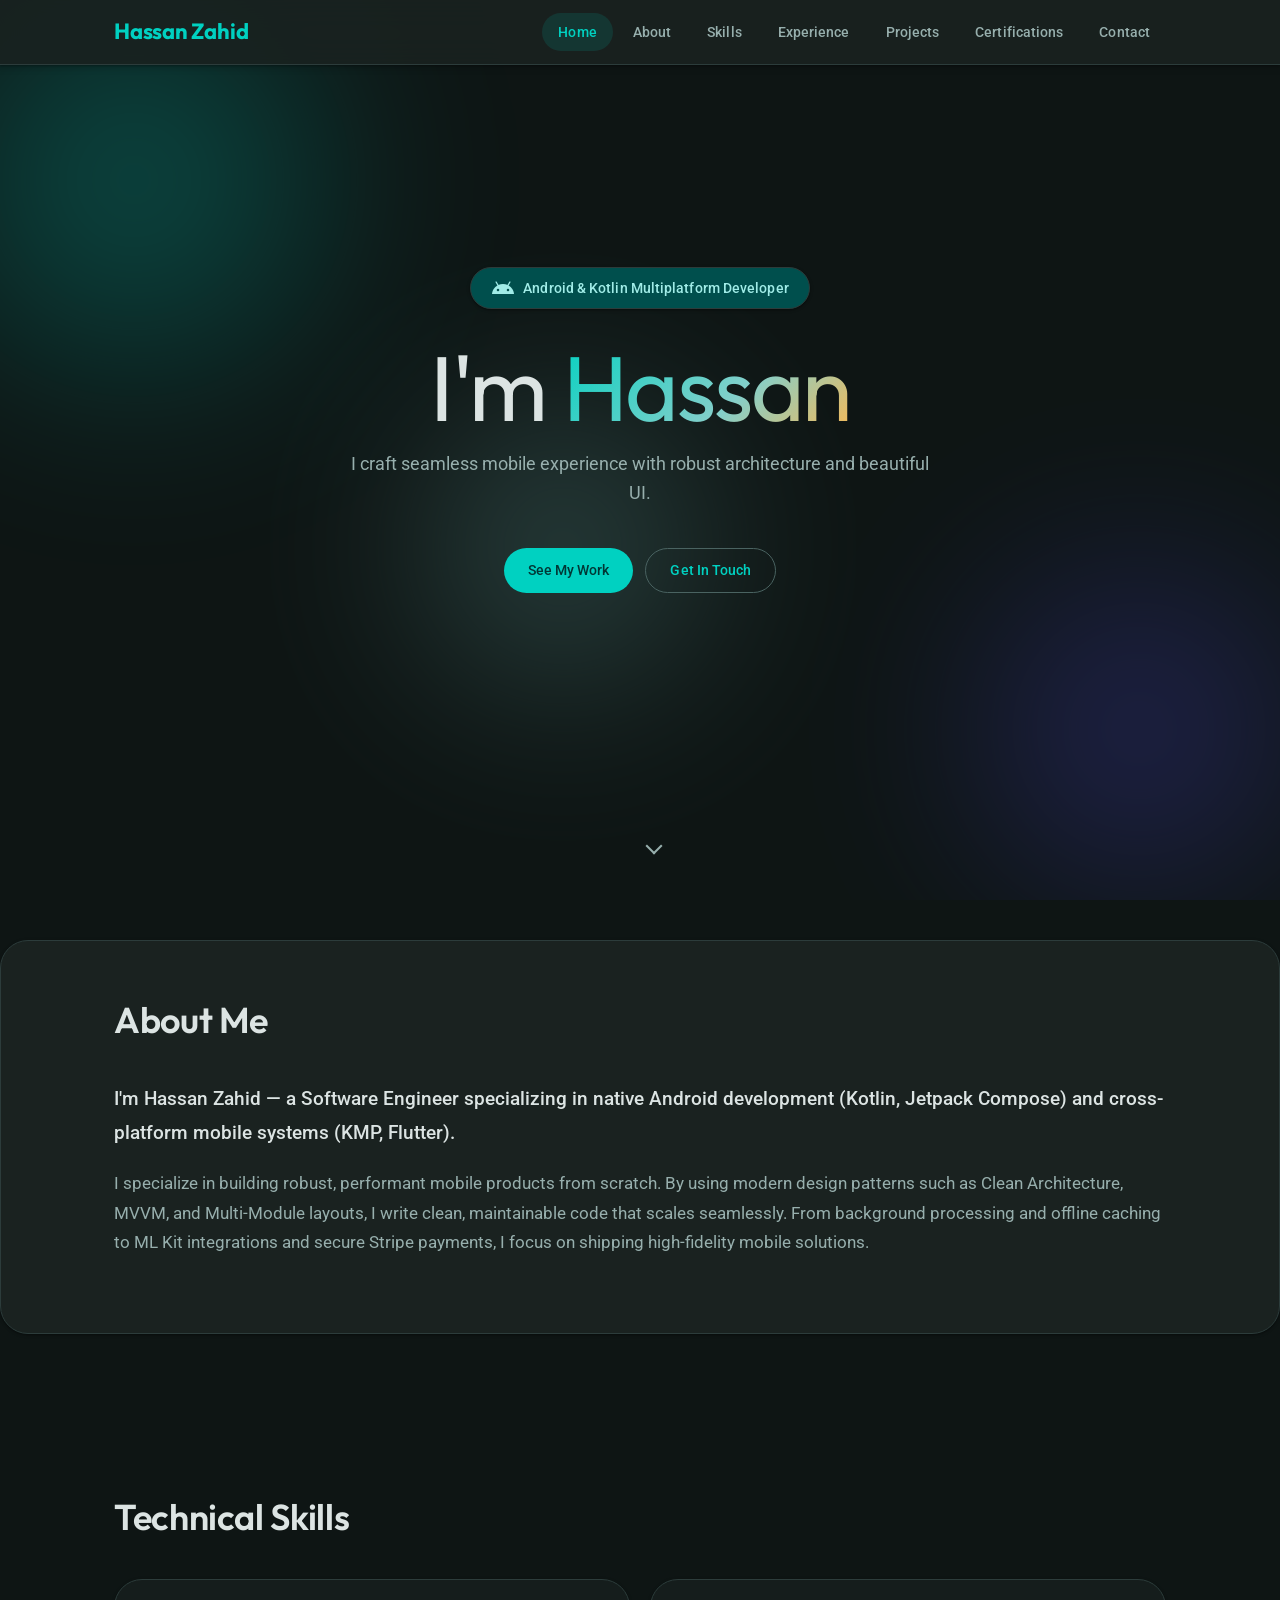
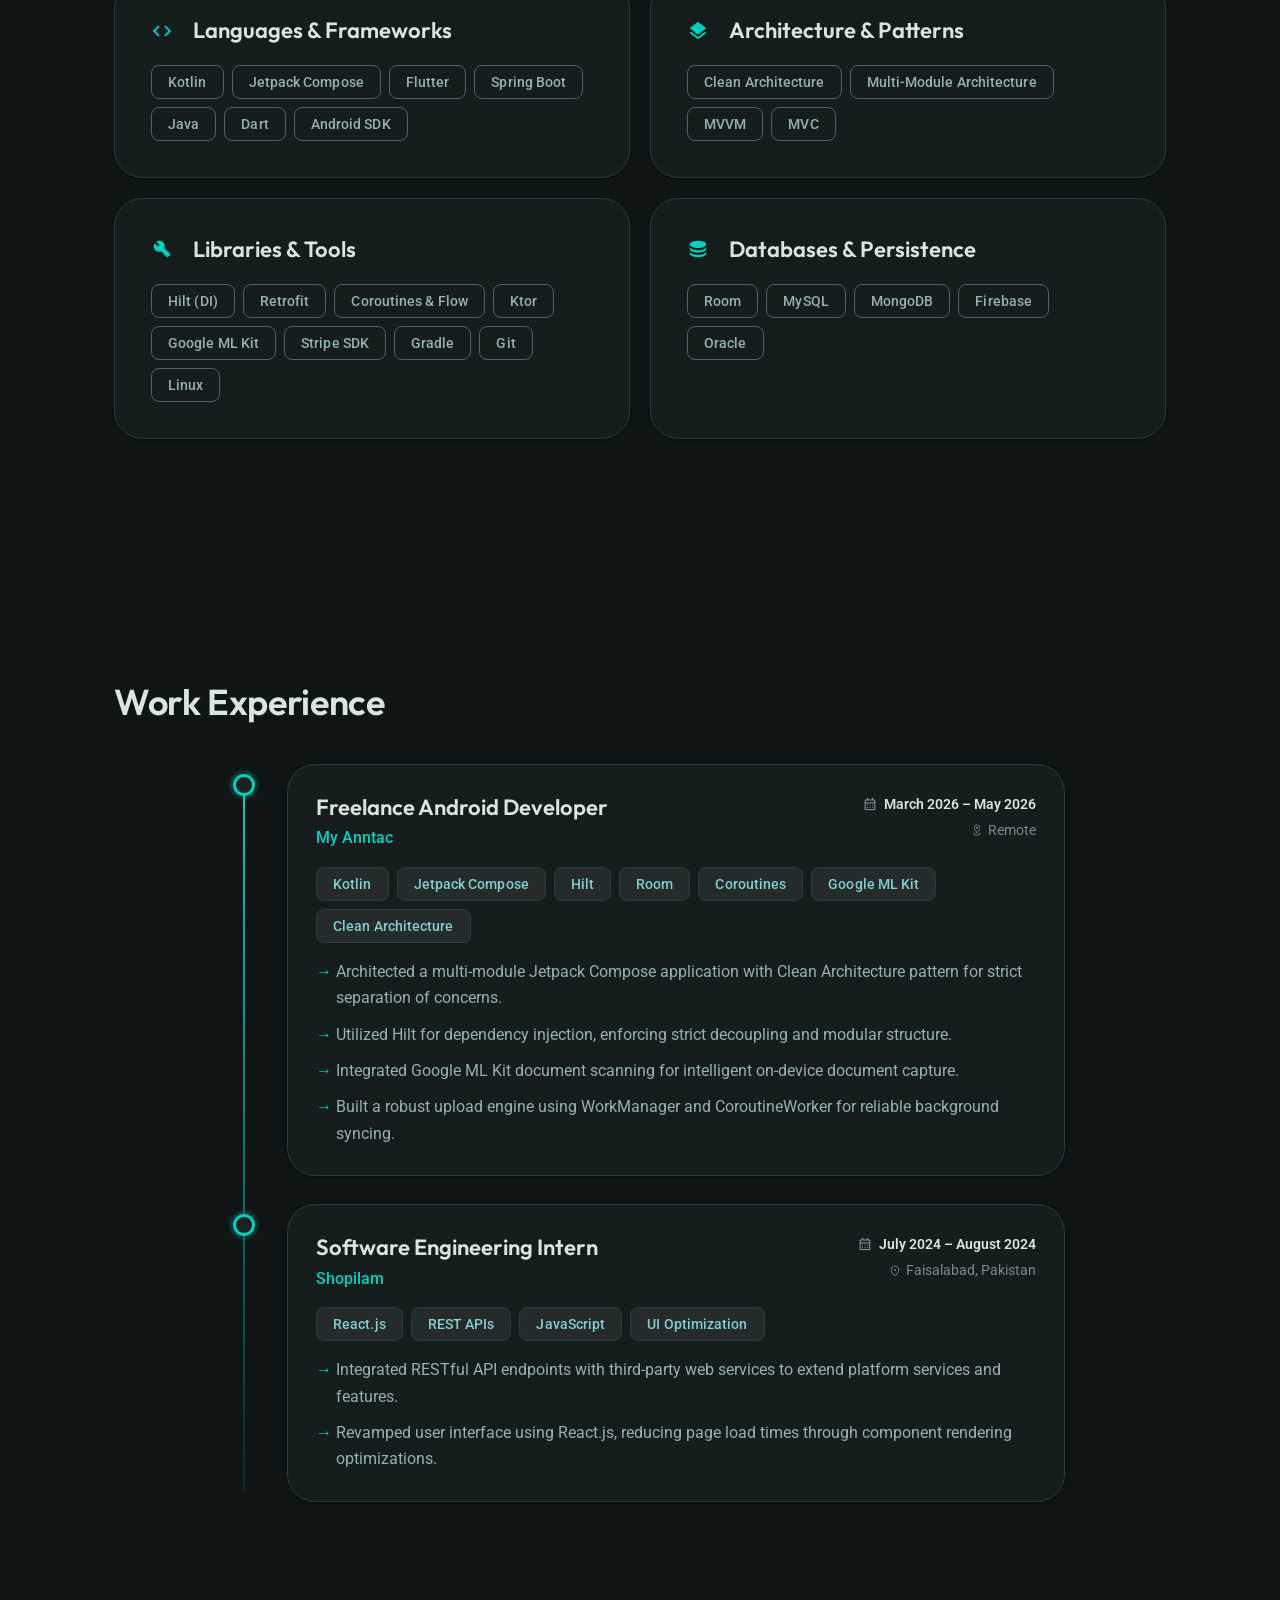
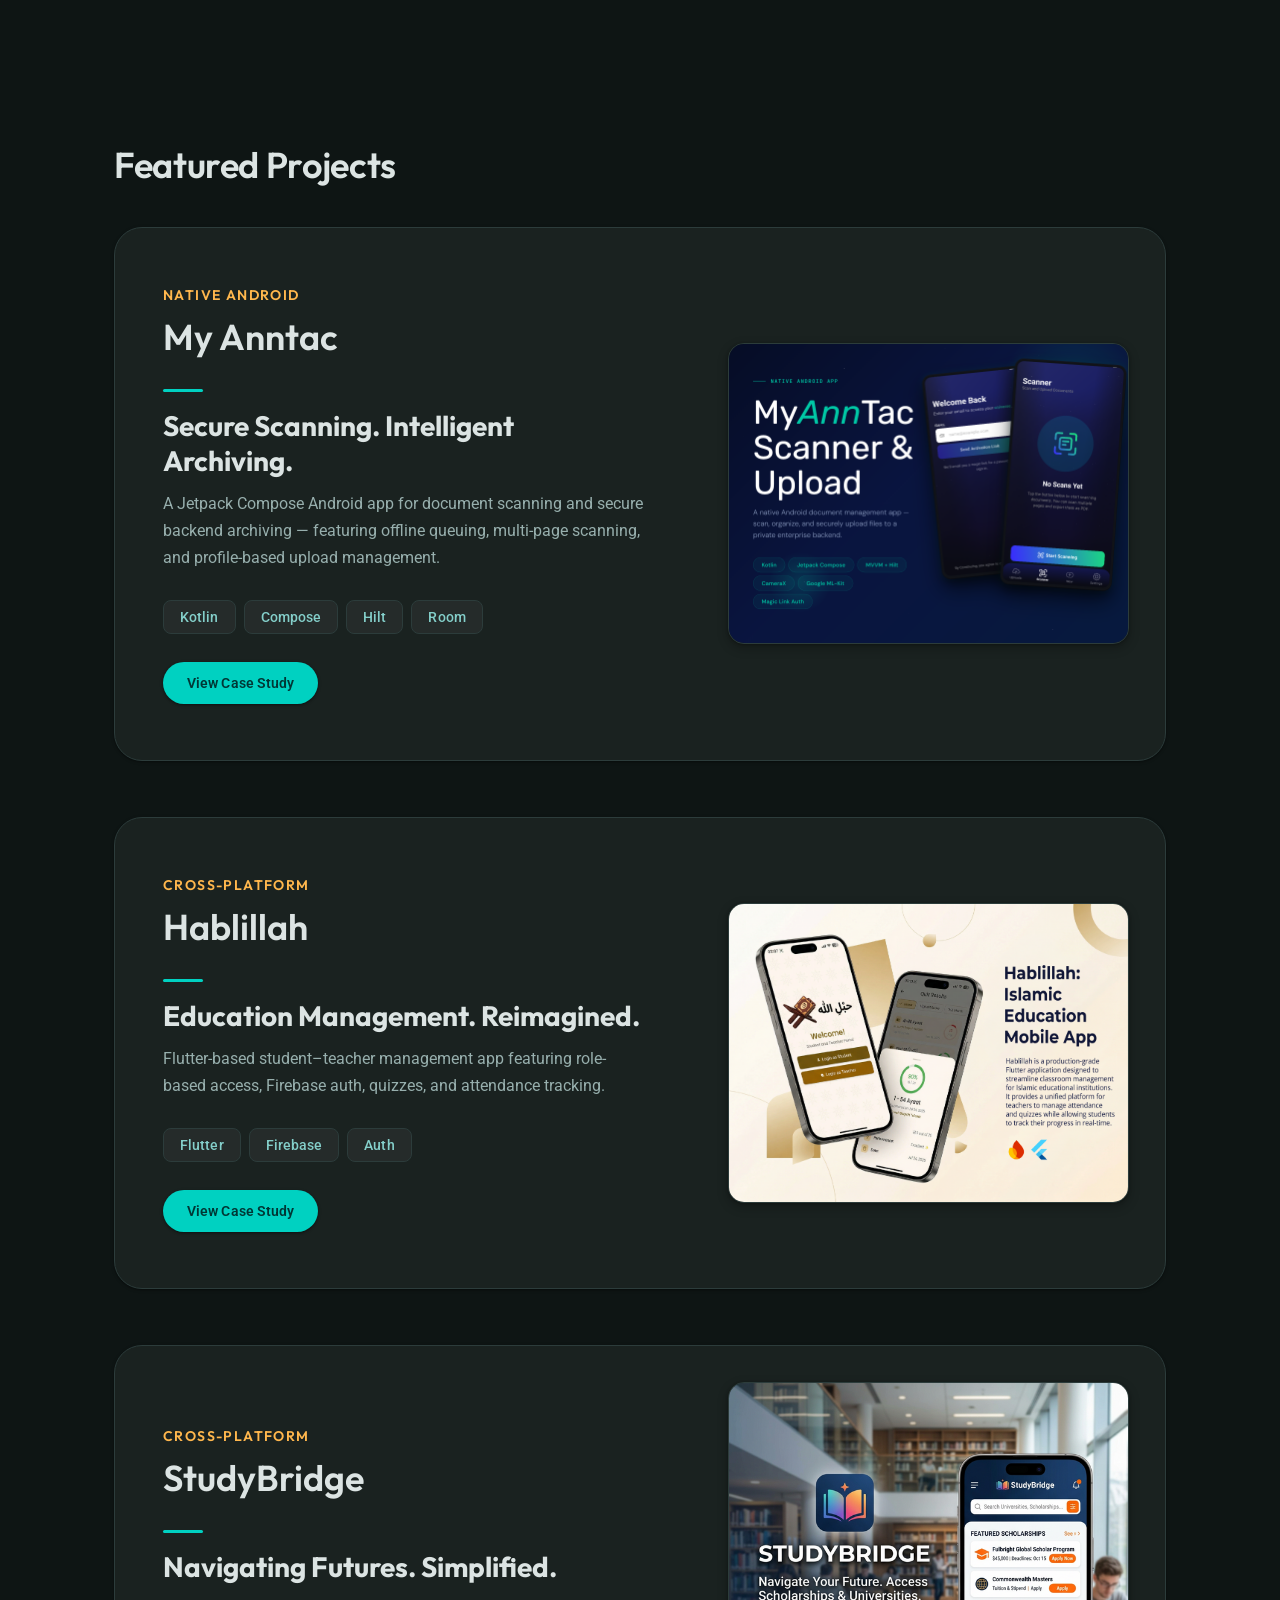
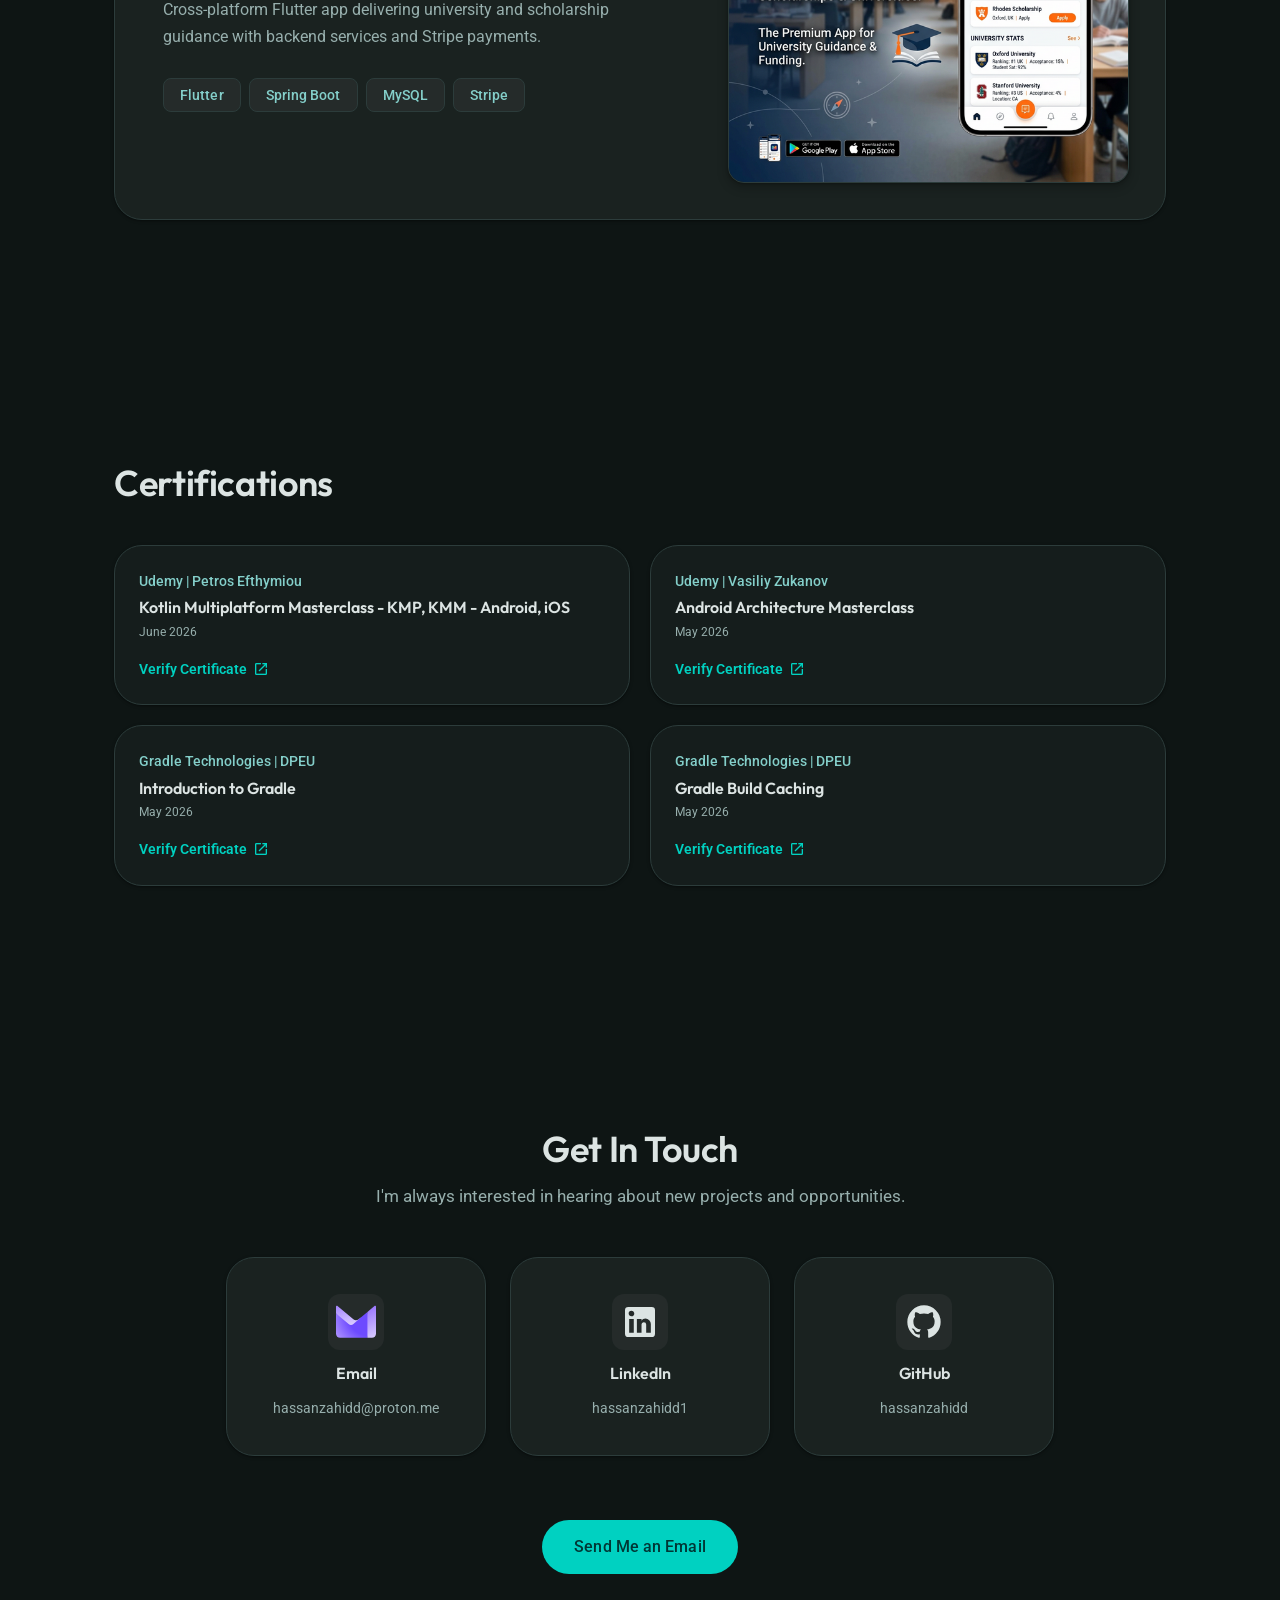
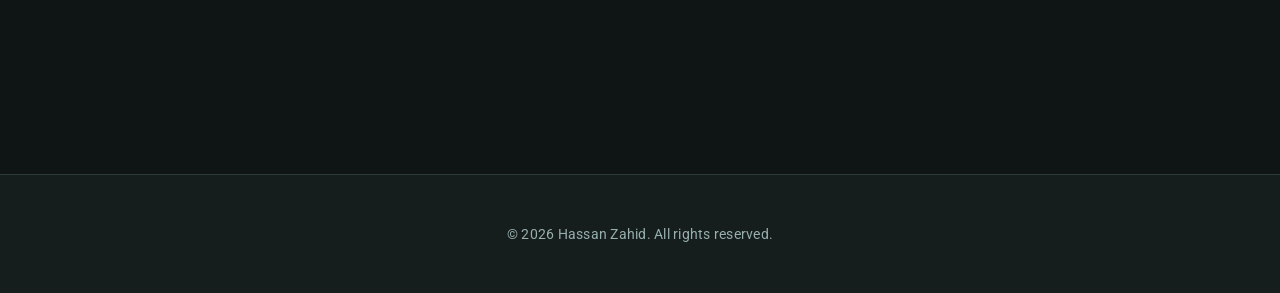
==== commit a85430d1: "update" ====
--- a/index.html
+++ b/index.html
@@ -9,7 +9,6 @@
   <link
     href="https://fonts.googleapis.com/css2?family=Roboto:wght@400;500;700&family=Outfit:wght@400;600;700&display=swap"
     rel="stylesheet">
-  <link rel="stylesheet" href="https://cdnjs.cloudflare.com/ajax/libs/font-awesome/6.4.0/css/all.min.css">
   <link rel="stylesheet"
     href="https://fonts.googleapis.com/css2?family=Material+Symbols+Outlined:opsz,wght,FILL,GRAD@24,400,0,0">
 </head>
@@ -47,14 +46,14 @@
     <div class="container">
       <div class="hero-content">
         <div class="hero-badge fade-in">
-          <span class="material-symbols-outlined">devices</span>
-          <span>Android & KMP / Flutter Developer</span>
-        </div>
-        <h1 class="fade-in">Crafting Seamless <br><span class="text-gradient">Mobile Experiences</span></h1>
-        <p class="description fade-in">Software Engineering graduate with hands-on experience in Android development (Kotlin, Jetpack Compose) and cross-platform mobile development (KMP & Flutter). Skilled in MVVM, Multi-Module layouts, Clean Architecture, and modern tools like Hilt, Room, and Coroutines.</p>
+          <span class="material-symbols-outlined">android</span>
+          <span>Android &amp; Kotlin Multiplatform Developer</span>
+        </div>
+        <h1 class="fade-in">I'm <span class="text-gradient">Hassan</span></h1>
+        <p class="description fade-in">I craft seamless mobile experience with robust architecture and beautiful UI.</p>
         <div class="hero-buttons fade-in">
-          <a href="#projects" class="btn btn-primary">Featured Work</a>
-          <a href="#contact" class="btn btn-secondary">Let's Talk</a>
+          <a href="#projects" class="btn btn-primary">See My Work</a>
+          <a href="#contact" class="btn btn-secondary">Get In Touch</a>
         </div>
       </div>
     </div>
@@ -68,7 +67,7 @@
       <h2>About Me</h2>
       <div class="about-content">
         <div class="about-text">
-          <p>I'm Hassan Zahid — a Software Engineering with hands-on experience in native Android development (Kotlin, Jetpack Compose) and cross-platform mobile systems (KMP, Flutter).</p>
+          <p>I'm Hassan Zahid — a Software Engineer specializing in native Android development (Kotlin, Jetpack Compose) and cross-platform mobile systems (KMP, Flutter).</p>
           <p>I specialize in building robust, performant mobile products from scratch. By using modern design patterns such as Clean Architecture, MVVM, and Multi-Module layouts, I write clean, maintainable code that scales seamlessly. From background processing and offline caching to ML Kit integrations and secure Stripe payments, I focus on shipping high-fidelity mobile solutions.</p>
         </div>
       </div>
@@ -146,9 +145,9 @@
               </div>
               <div class="experience-meta">
                 <div class="experience-date">
-                  <i class="far fa-calendar-alt" style="margin-right: 6px;"></i> March 2026 – May 2026
+                  <span class="material-symbols-outlined">calendar_month</span> March 2026 – May 2026
                 </div>
-                <div class="experience-location">Remote</div>
+                <div class="experience-location"><span class="material-symbols-outlined">distance</span> Remote</div>
               </div>
             </div>
             <div class="experience-tech">
@@ -179,9 +178,9 @@
               </div>
               <div class="experience-meta">
                 <div class="experience-date">
-                  <i class="far fa-calendar-alt" style="margin-right: 6px;"></i> July 2024 – August 2024
+                  <span class="material-symbols-outlined">calendar_month</span> July 2024 – August 2024
                 </div>
-                <div class="experience-location">Faisalabad, Pakistan</div>
+                <div class="experience-location"><span class="material-symbols-outlined">location_on</span> Faisalabad, Pakistan</div>
               </div>
             </div>
             <div class="experience-tech">
@@ -278,29 +277,12 @@
 
   <section id="certifications" class="certifications reveal">
     <div class="container">
-      <div class="education-section">
-        <h2>Education</h2>
-        <div class="education-card glass-card spotlight-card">
-          <div class="education-icon">
-            <span class="material-symbols-outlined">school</span>
-          </div>
-          <div class="education-info">
-            <h3>FAST-NUCES Faisalabad Campus</h3>
-            <div class="education-degree">Bachelor of Software Engineering</div>
-            <div class="education-meta">Graduated: 2025 | Faisalabad, Pakistan</div>
-          </div>
-        </div>
-      </div>
-
       <h2>Certifications</h2>
       <div class="certifications-grid">
         
         <a href="https://ude.my/UC-30c5b756-e4f0-44db-8f30-b88f6647b90a/" target="_blank" class="certification-card glass-card spotlight-card">
           <div>
-            <div class="certification-icon">
-              <span class="material-symbols-outlined">military_tech</span>
-            </div>
-            <div class="certification-info">
+                        <div class="certification-info">
               <div class="certification-provider">Udemy | Petros Efthymiou</div>
               <h4>Kotlin Multiplatform Masterclass - KMP, KMM - Android, iOS</h4>
               <div class="certification-date">June 2026</div>
@@ -313,10 +295,7 @@
 
         <a href="https://ude.my/UC-03786ad5-7e13-45de-b30a-d31f22296bf5" target="_blank" class="certification-card glass-card spotlight-card">
           <div>
-            <div class="certification-icon">
-              <span class="material-symbols-outlined">military_tech</span>
-            </div>
-            <div class="certification-info">
+                        <div class="certification-info">
               <div class="certification-provider">Udemy | Vasiliy Zukanov</div>
               <h4>Android Architecture Masterclass</h4>
               <div class="certification-date">May 2026</div>
@@ -329,10 +308,7 @@
 
         <a href="https://dpeuniversity.gradle.com/app/certificate/ffa86212-56ca-46d1-9e7f-96965ec2684e" target="_blank" class="certification-card glass-card spotlight-card">
           <div>
-            <div class="certification-icon">
-              <span class="material-symbols-outlined">verified</span>
-            </div>
-            <div class="certification-info">
+                        <div class="certification-info">
               <div class="certification-provider">Gradle Technologies | DPEU</div>
               <h4>Introduction to Gradle</h4>
               <div class="certification-date">May 2026</div>
@@ -345,10 +321,7 @@
 
         <a href="https://dpeuniversity.gradle.com/app/certificate/c882884a-7a35-42d9-ba08-24541e7ba05f" target="_blank" class="certification-card glass-card spotlight-card">
           <div>
-            <div class="certification-icon">
-              <span class="material-symbols-outlined">verified</span>
-            </div>
-            <div class="certification-info">
+                        <div class="certification-info">
               <div class="certification-provider">Gradle Technologies | DPEU</div>
               <h4>Gradle Build Caching</h4>
               <div class="certification-date">May 2026</div>
@@ -371,17 +344,27 @@
       </div>
       <div class="contact-grid">
         <a href="mailto:hassanzahidd@proton.me" class="contact-card reveal">
-          <img src="assets/images/protonMail.svg" alt="Proton Mail" class="brand-icon">
+          <div class="contact-card-icon">
+            <img src="assets/images/protonMail.svg" alt="Proton Mail" class="brand-icon">
+          </div>
           <h4>Email</h4>
           <p>hassanzahidd@proton.me</p>
         </a>
         <a href="https://www.linkedin.com/in/hassanzahidd1" target="_blank" class="contact-card linkedin">
-          <i class="fab fa-linkedin"></i>
+          <div class="contact-card-icon">
+            <svg viewBox="0 0 24 24" width="28" height="28" fill="currentColor">
+              <path d="M19 3a2 2 0 0 1 2 2v14a2 2 0 0 1-2 2H5a2 2 0 0 1-2-2V5a2 2 0 0 1 2-2h14m-.5 15.5v-5.3a3.26 3.26 0 0 0-3.26-3.26c-.85 0-1.84.52-2.32 1.3v-1.11h-2.79v8.37h2.79v-4.93c0-.77.62-1.4 1.39-1.4a1.4 1.4 0 0 1 1.4 1.4v4.93h2.79M6.88 8.56a1.68 1.68 0 0 0 1.68-1.68c0-.93-.75-1.69-1.68-1.69a1.69 1.69 0 0 0-1.69 1.69c0 .93.76 1.68 1.69 1.68m1.39 9.94v-8.37H5.5v8.37h2.77z"/>
+            </svg>
+          </div>
           <h4>LinkedIn</h4>
           <p>hassanzahidd1</p>
         </a>
         <a href="https://github.com/hassanzahidd" target="_blank" class="contact-card github">
-          <i class="fab fa-github"></i>
+          <div class="contact-card-icon">
+            <svg viewBox="0 0 24 24" width="28" height="28" fill="currentColor">
+              <path d="M12 2A10 10 0 0 0 2 12c0 4.42 2.87 8.17 6.84 9.5.5.08.66-.23.66-.5v-1.69c-2.77.6-3.36-1.34-3.36-1.34-.46-1.16-1.11-1.47-1.11-1.47-.9-.62.07-.6.07-.6 1 .07 1.53 1.03 1.53 1.03.9 1.52 2.34 1.07 2.91.83.09-.65.35-1.09.63-1.34-2.22-.25-4.55-1.11-4.55-4.92 0-1.11.38-2 1.03-2.71-.1-.25-.45-1.29.1-2.64 0 0 .84-.27 2.75 1.02.79-.22 1.65-.33 2.5-.33.85 0 1.71.11 2.5.33 1.91-1.29 2.75-1.02 2.75-1.02.55 1.35.2 2.39.1 2.64.65.71 1.03 1.6 1.03 2.71 0 3.82-2.34 4.66-4.57 4.91.36.31.69.92.69 1.85V21c0 .27.16.59.67.5C19.14 20.16 22 16.42 22 12A10 10 0 0 0 12 2z"/>
+            </svg>
+          </div>
           <h4>GitHub</h4>
           <p>hassanzahidd</p>
         </a>
@@ -398,6 +381,9 @@
       <p>© 2026 Hassan Zahid. All rights reserved.</p>
     </div>
   </footer>
+  <a href="#home" id="scroll-to-top" class="scroll-to-top-btn state-layer" aria-label="Scroll to top">
+    <span class="material-symbols-outlined">arrow_upward</span>
+  </a>
   <script src="js/main.js"></script>
 </body>
 
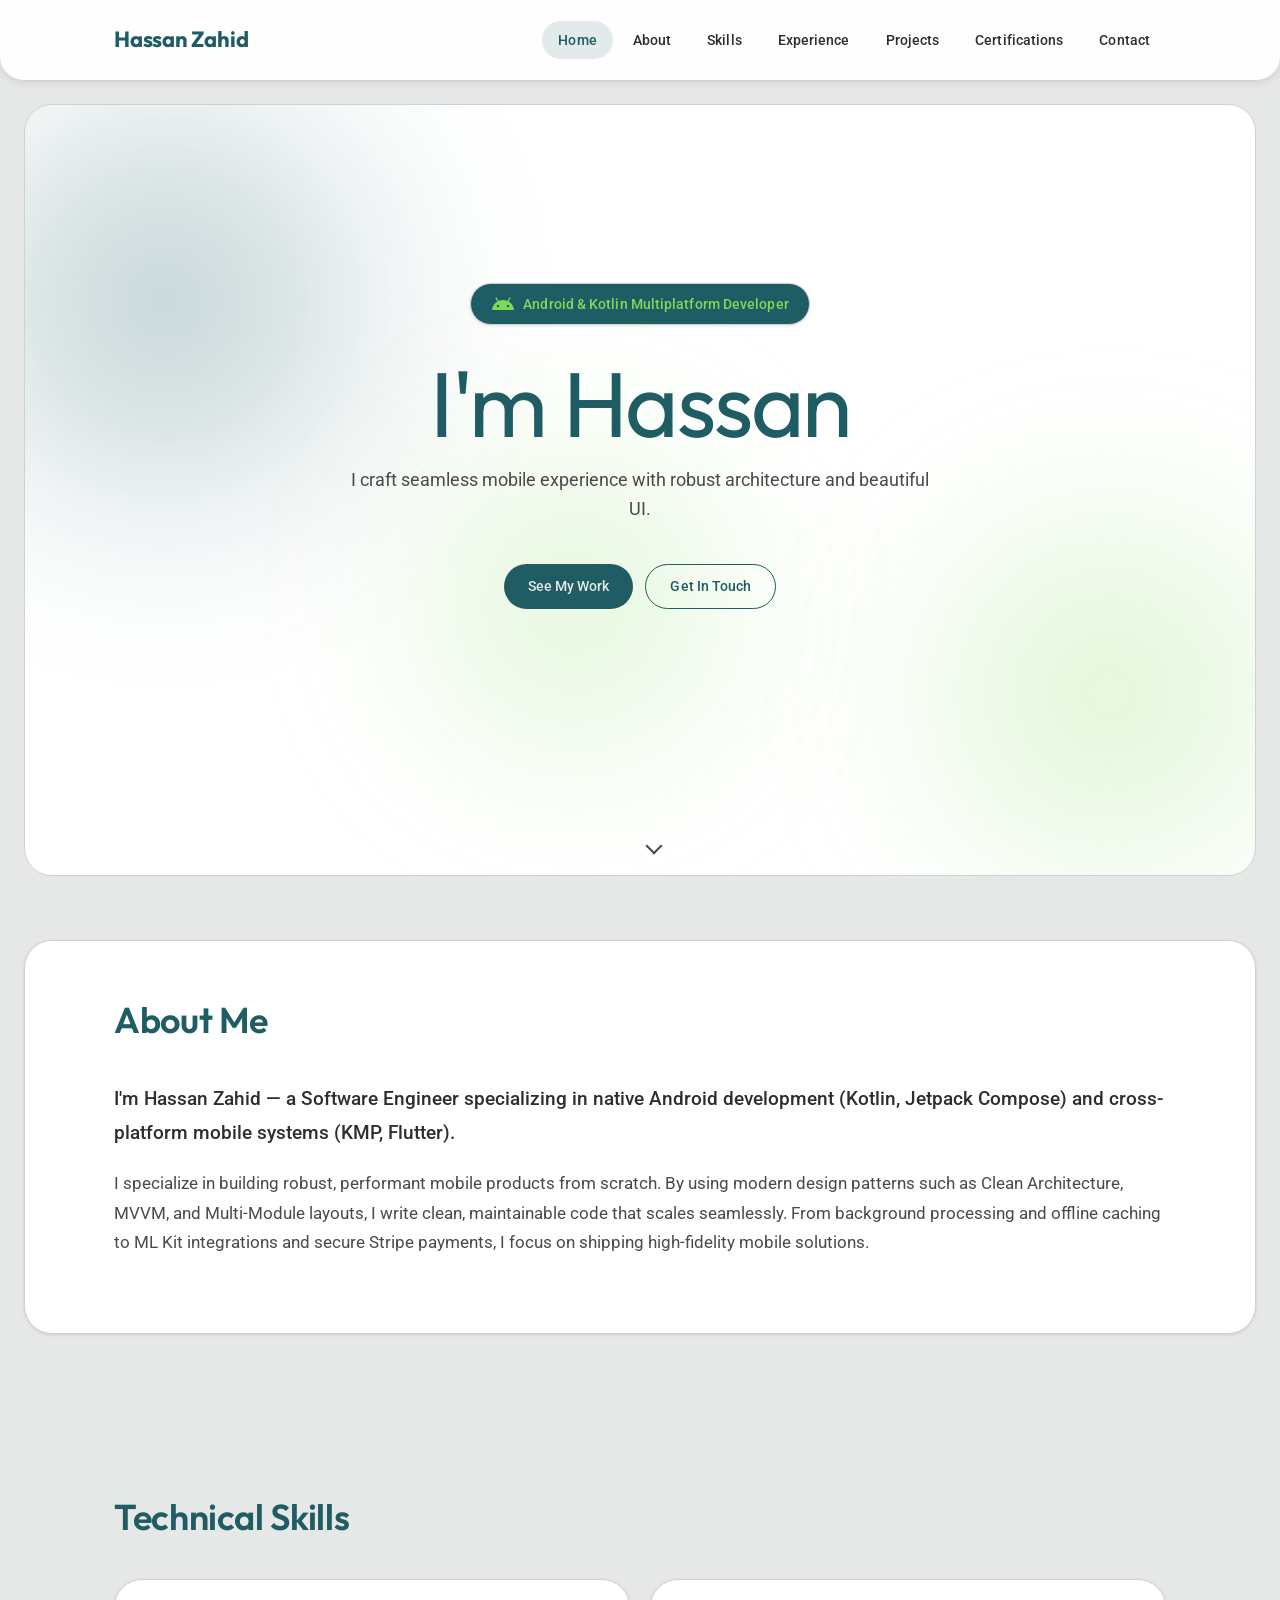
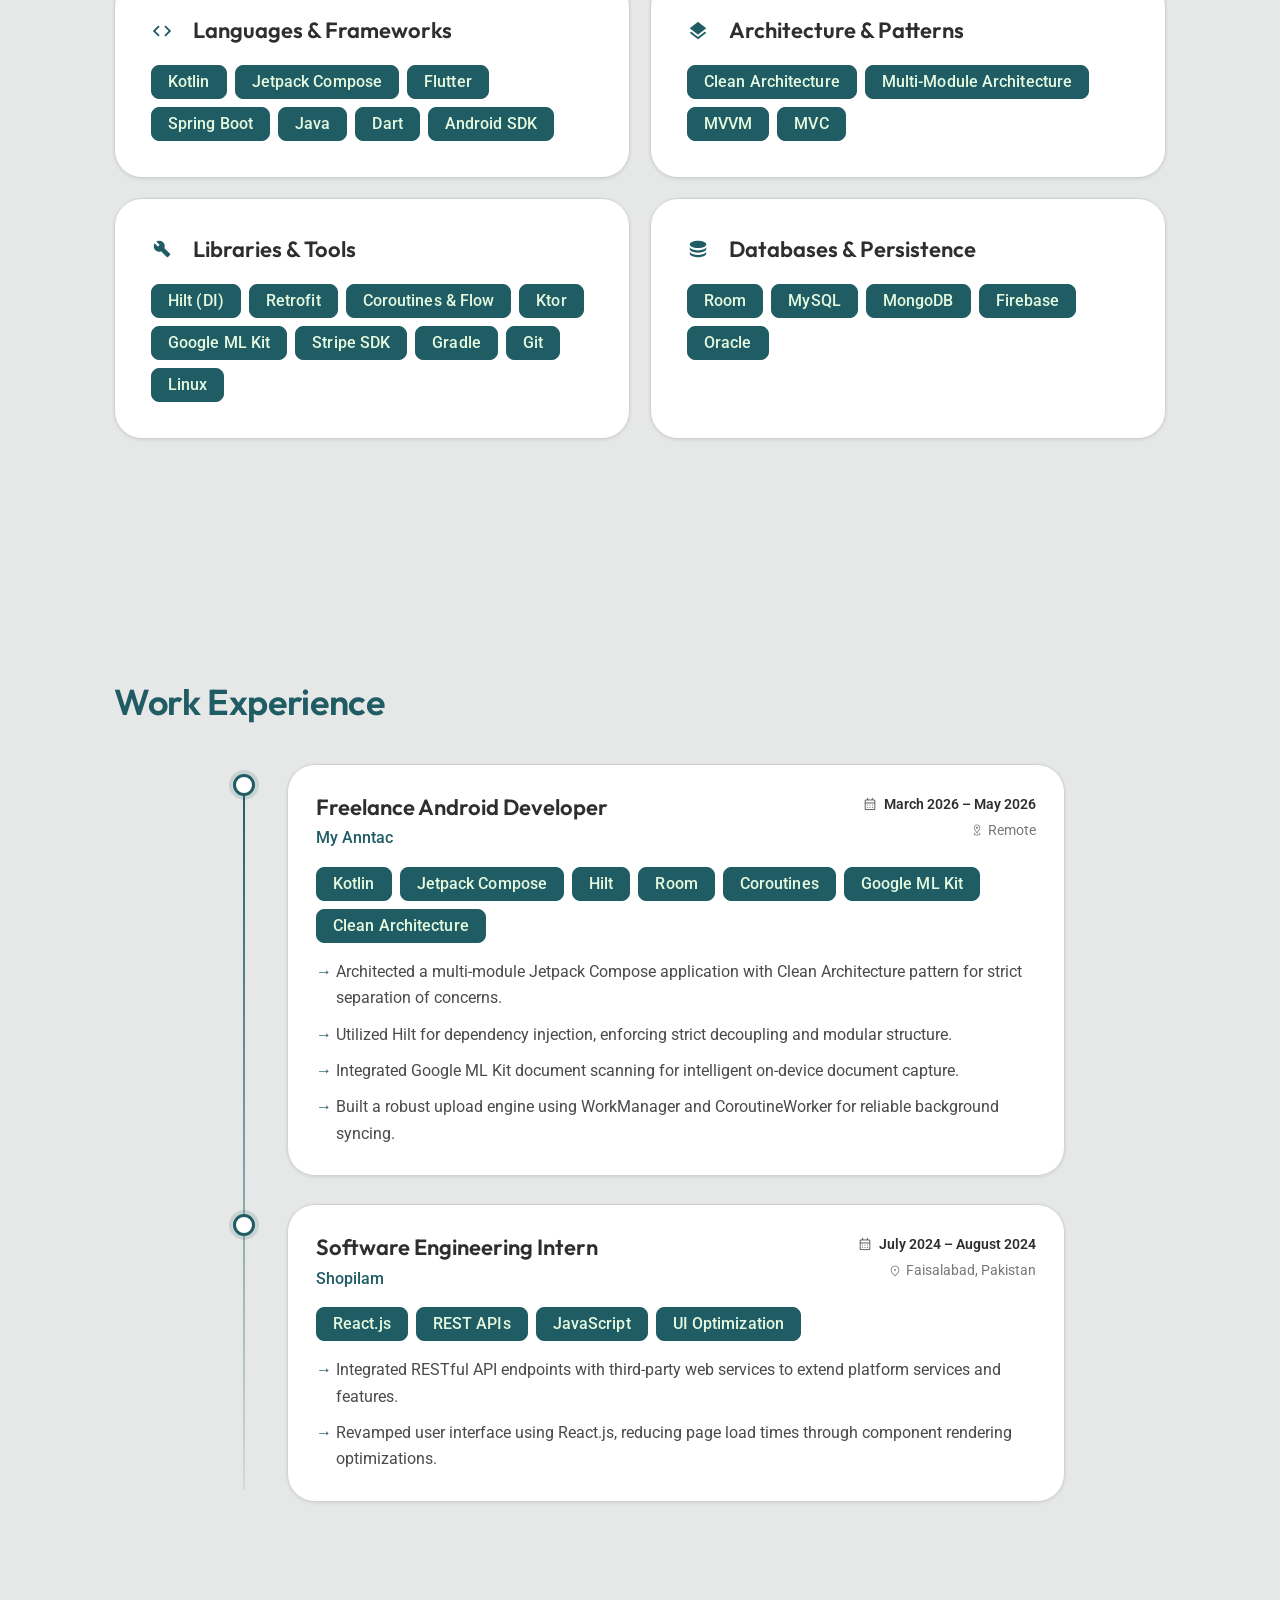
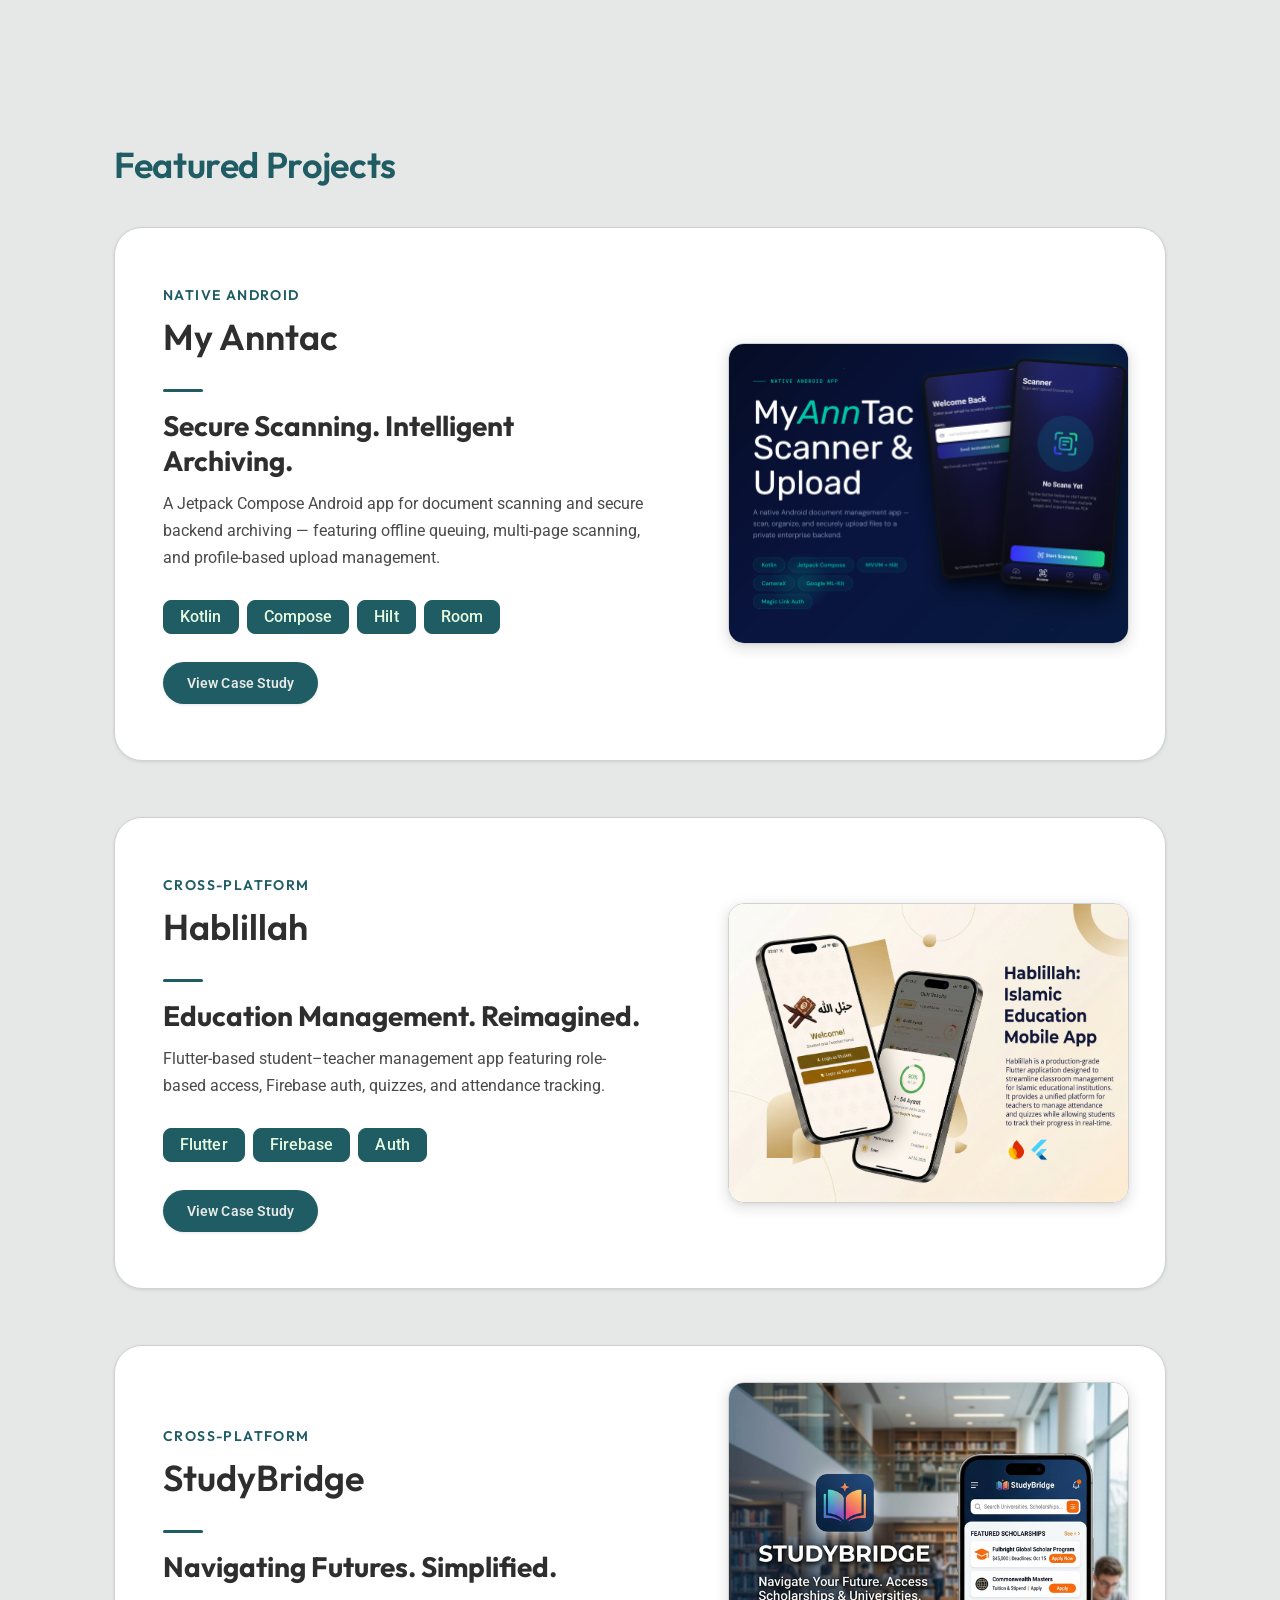
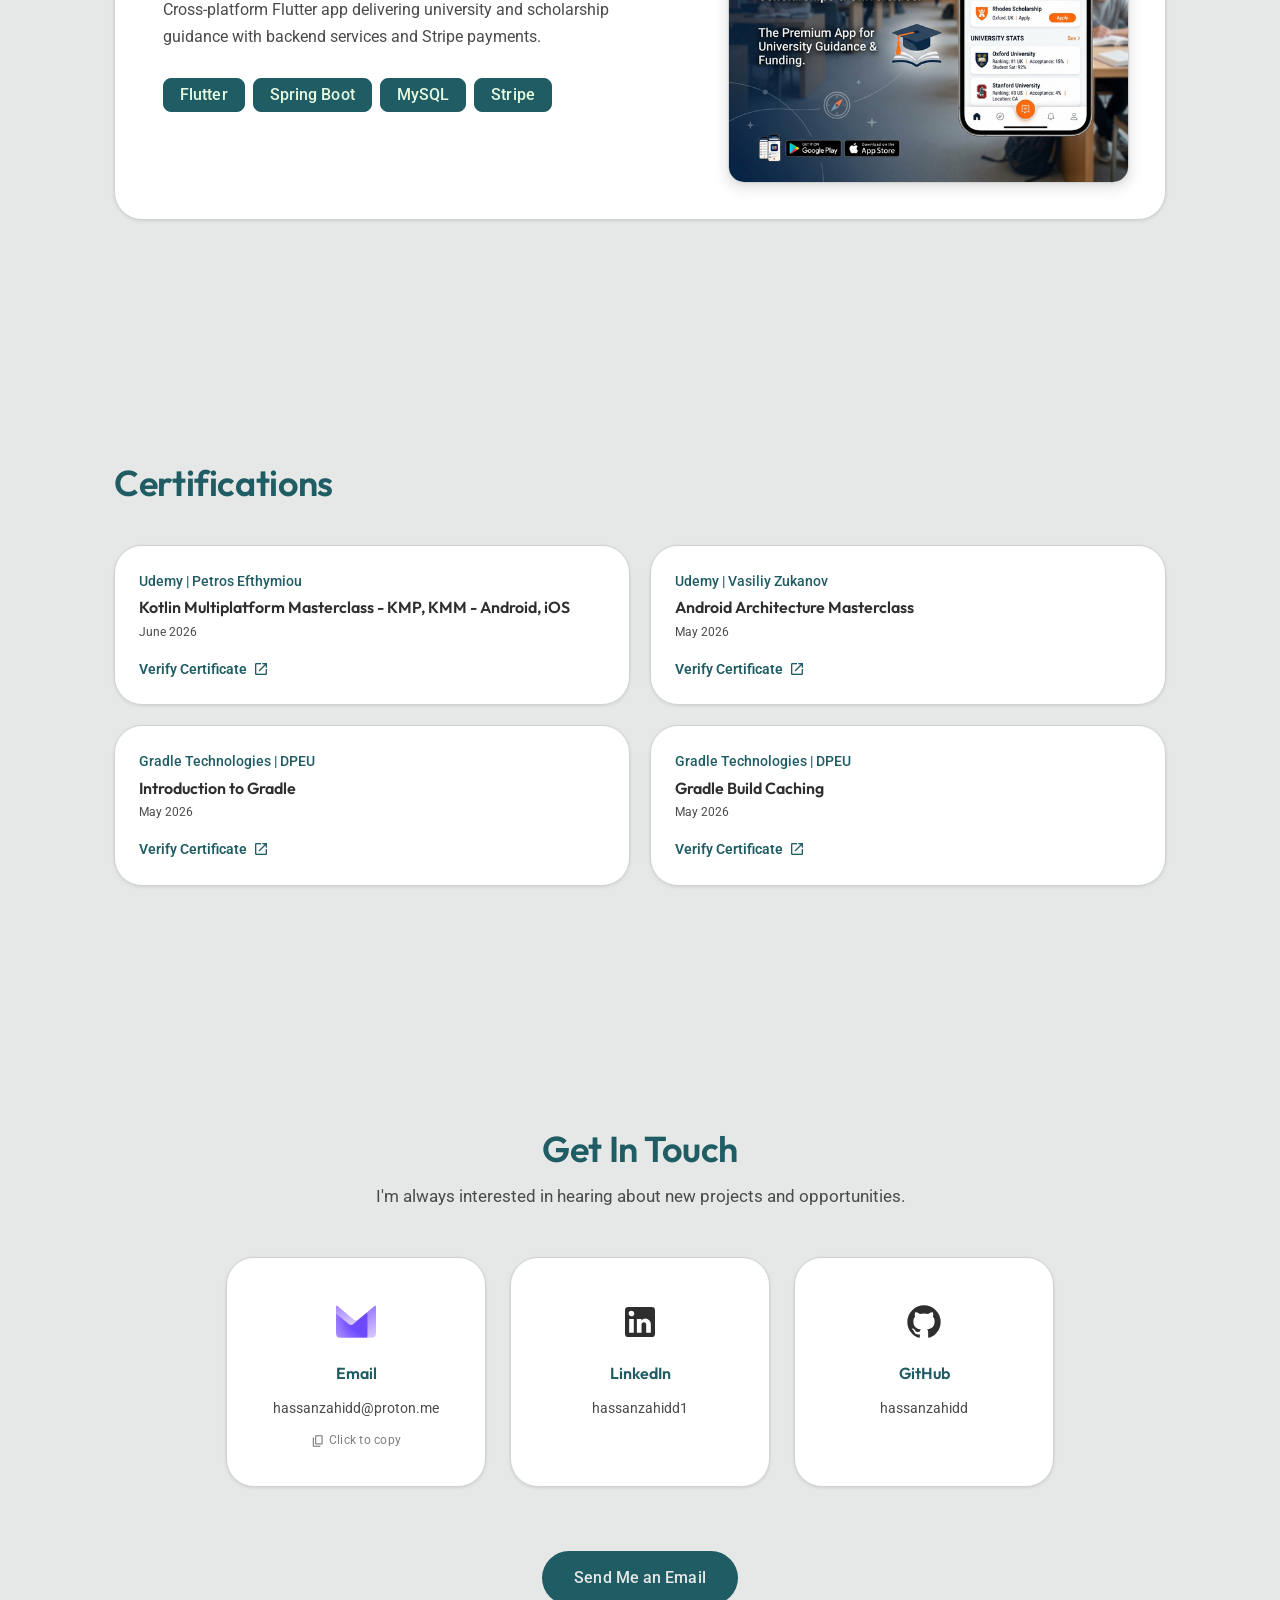
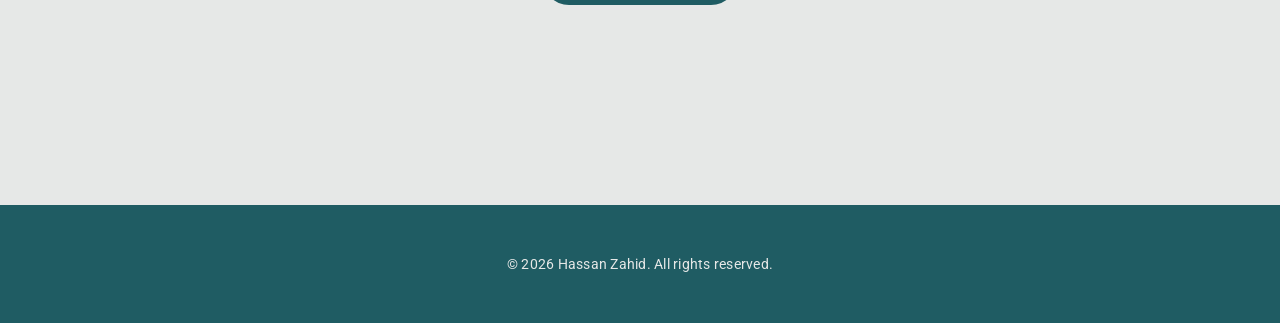
==== commit 85e2ab99: "update" ====
--- a/index.html
+++ b/index.html
@@ -14,11 +14,6 @@
 </head>
 
 <body>
-  <div class="bg-canvas">
-    <div class="bg-orb orb-1"></div>
-    <div class="bg-orb orb-2"></div>
-    <div class="bg-orb orb-3"></div>
-  </div>
   <header>
     <nav class="navbar">
       <div class="container nav-container">
@@ -42,6 +37,11 @@
   </header>
 
   <section id="home" class="hero reveal">
+    <div class="bg-canvas">
+      <div class="bg-orb orb-1"></div>
+      <div class="bg-orb orb-2"></div>
+      <div class="bg-orb orb-3"></div>
+    </div>
     <div class="hero-bg-overlay"></div>
     <div class="container">
       <div class="hero-content">
@@ -343,14 +343,15 @@
         <p>I'm always interested in hearing about new projects and opportunities.</p>
       </div>
       <div class="contact-grid">
-        <a href="mailto:hassanzahidd@proton.me" class="contact-card reveal">
+        <div id="email-copy-card" class="contact-card spotlight-card reveal" role="button" tabindex="0" aria-label="Copy email address" title="Click to copy email">
           <div class="contact-card-icon">
             <img src="assets/images/protonMail.svg" alt="Proton Mail" class="brand-icon">
           </div>
           <h4>Email</h4>
           <p>hassanzahidd@proton.me</p>
-        </a>
-        <a href="https://www.linkedin.com/in/hassanzahidd1" target="_blank" class="contact-card linkedin">
+          <span class="copy-hint"><span class="material-symbols-outlined" style="font-size:14px;vertical-align:middle;">content_copy</span> Click to copy</span>
+        </div>
+        <a href="https://www.linkedin.com/in/hassanzahidd1" target="_blank" class="contact-card linkedin spotlight-card">
           <div class="contact-card-icon">
             <svg viewBox="0 0 24 24" width="28" height="28" fill="currentColor">
               <path d="M19 3a2 2 0 0 1 2 2v14a2 2 0 0 1-2 2H5a2 2 0 0 1-2-2V5a2 2 0 0 1 2-2h14m-.5 15.5v-5.3a3.26 3.26 0 0 0-3.26-3.26c-.85 0-1.84.52-2.32 1.3v-1.11h-2.79v8.37h2.79v-4.93c0-.77.62-1.4 1.39-1.4a1.4 1.4 0 0 1 1.4 1.4v4.93h2.79M6.88 8.56a1.68 1.68 0 0 0 1.68-1.68c0-.93-.75-1.69-1.68-1.69a1.69 1.69 0 0 0-1.69 1.69c0 .93.76 1.68 1.69 1.68m1.39 9.94v-8.37H5.5v8.37h2.77z"/>
@@ -359,7 +360,7 @@
           <h4>LinkedIn</h4>
           <p>hassanzahidd1</p>
         </a>
-        <a href="https://github.com/hassanzahidd" target="_blank" class="contact-card github">
+        <a href="https://github.com/hassanzahidd" target="_blank" class="contact-card github spotlight-card">
           <div class="contact-card-icon">
             <svg viewBox="0 0 24 24" width="28" height="28" fill="currentColor">
               <path d="M12 2A10 10 0 0 0 2 12c0 4.42 2.87 8.17 6.84 9.5.5.08.66-.23.66-.5v-1.69c-2.77.6-3.36-1.34-3.36-1.34-.46-1.16-1.11-1.47-1.11-1.47-.9-.62.07-.6.07-.6 1 .07 1.53 1.03 1.53 1.03.9 1.52 2.34 1.07 2.91.83.09-.65.35-1.09.63-1.34-2.22-.25-4.55-1.11-4.55-4.92 0-1.11.38-2 1.03-2.71-.1-.25-.45-1.29.1-2.64 0 0 .84-.27 2.75 1.02.79-.22 1.65-.33 2.5-.33.85 0 1.71.11 2.5.33 1.91-1.29 2.75-1.02 2.75-1.02.55 1.35.2 2.39.1 2.64.65.71 1.03 1.6 1.03 2.71 0 3.82-2.34 4.66-4.57 4.91.36.31.69.92.69 1.85V21c0 .27.16.59.67.5C19.14 20.16 22 16.42 22 12A10 10 0 0 0 12 2z"/>
@@ -384,6 +385,11 @@
   <a href="#home" id="scroll-to-top" class="scroll-to-top-btn state-layer" aria-label="Scroll to top">
     <span class="material-symbols-outlined">arrow_upward</span>
   </a>
+  <!-- Email copied toast notification -->
+  <div id="copy-toast" class="copy-toast" aria-live="polite" role="status">
+    <span class="material-symbols-outlined" style="font-size:18px;">check_circle</span>
+    Email copied to clipboard!
+  </div>
   <script src="js/main.js"></script>
 </body>
 
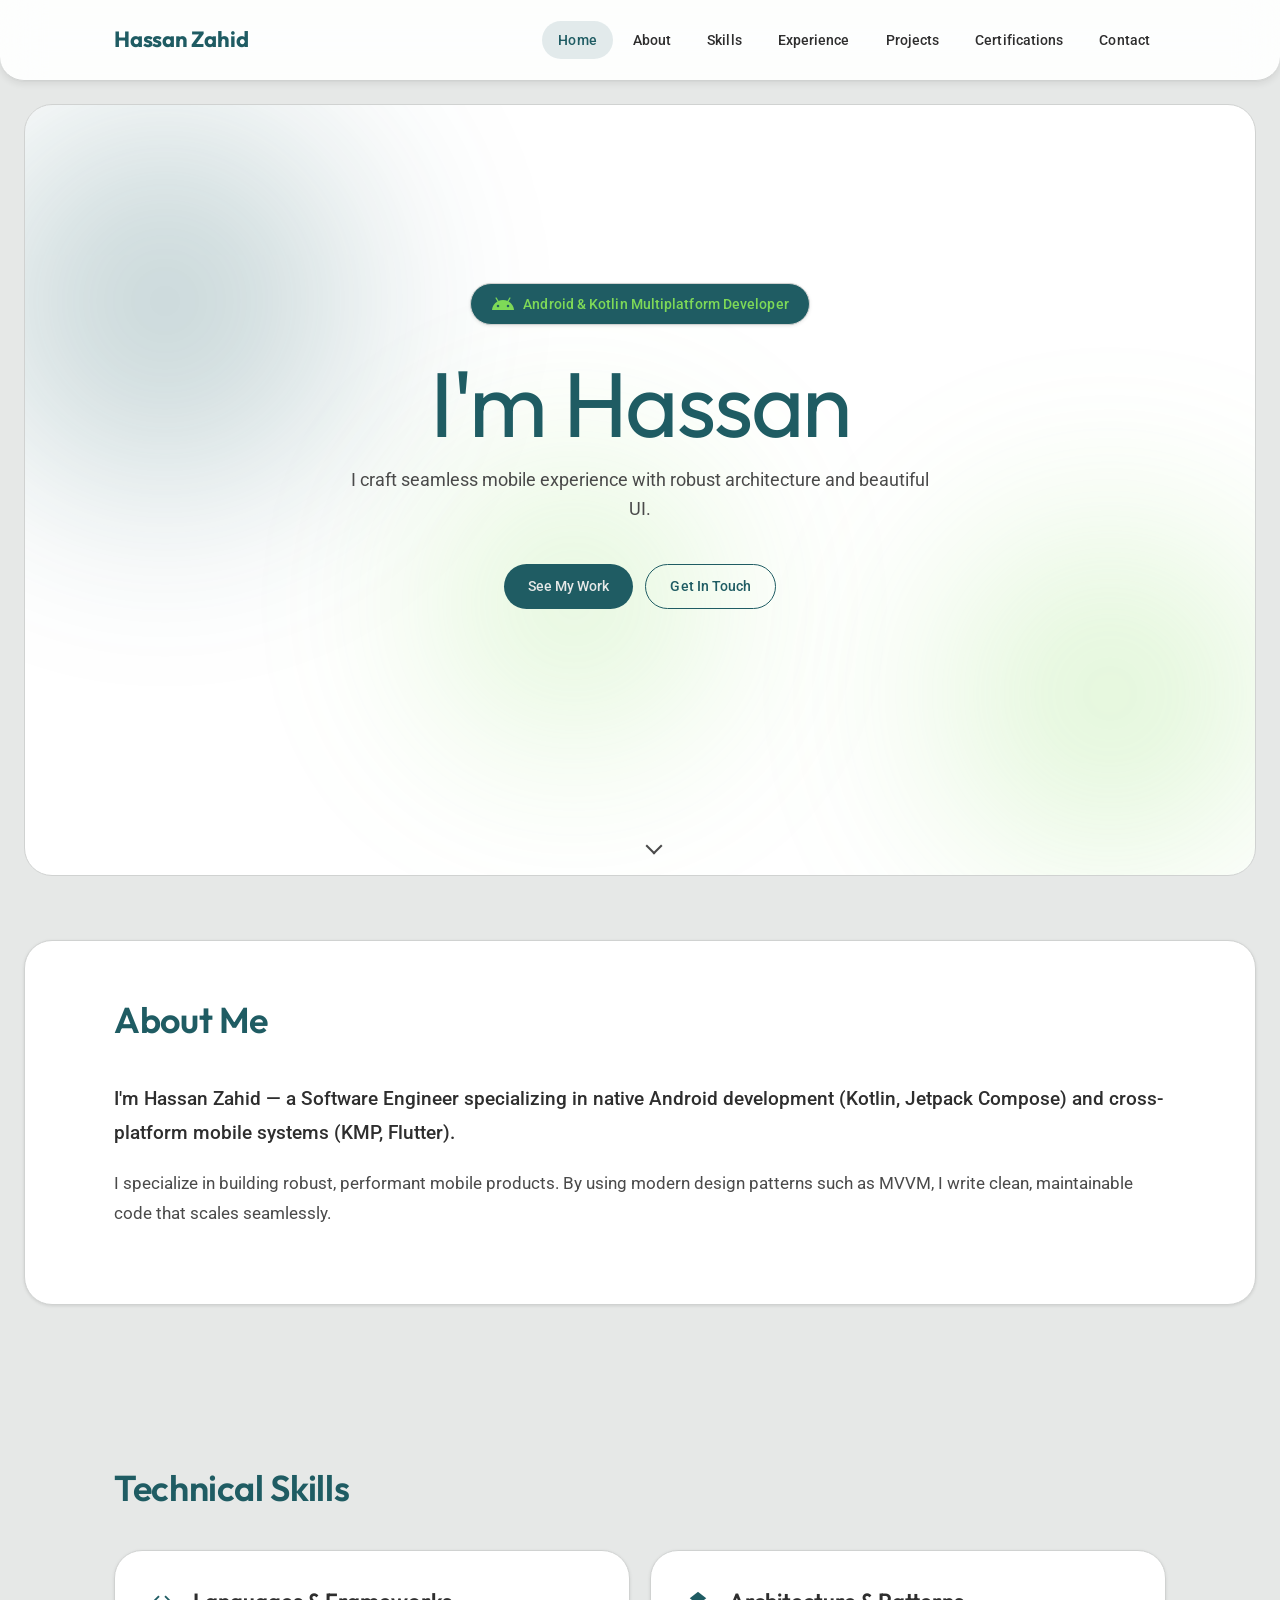
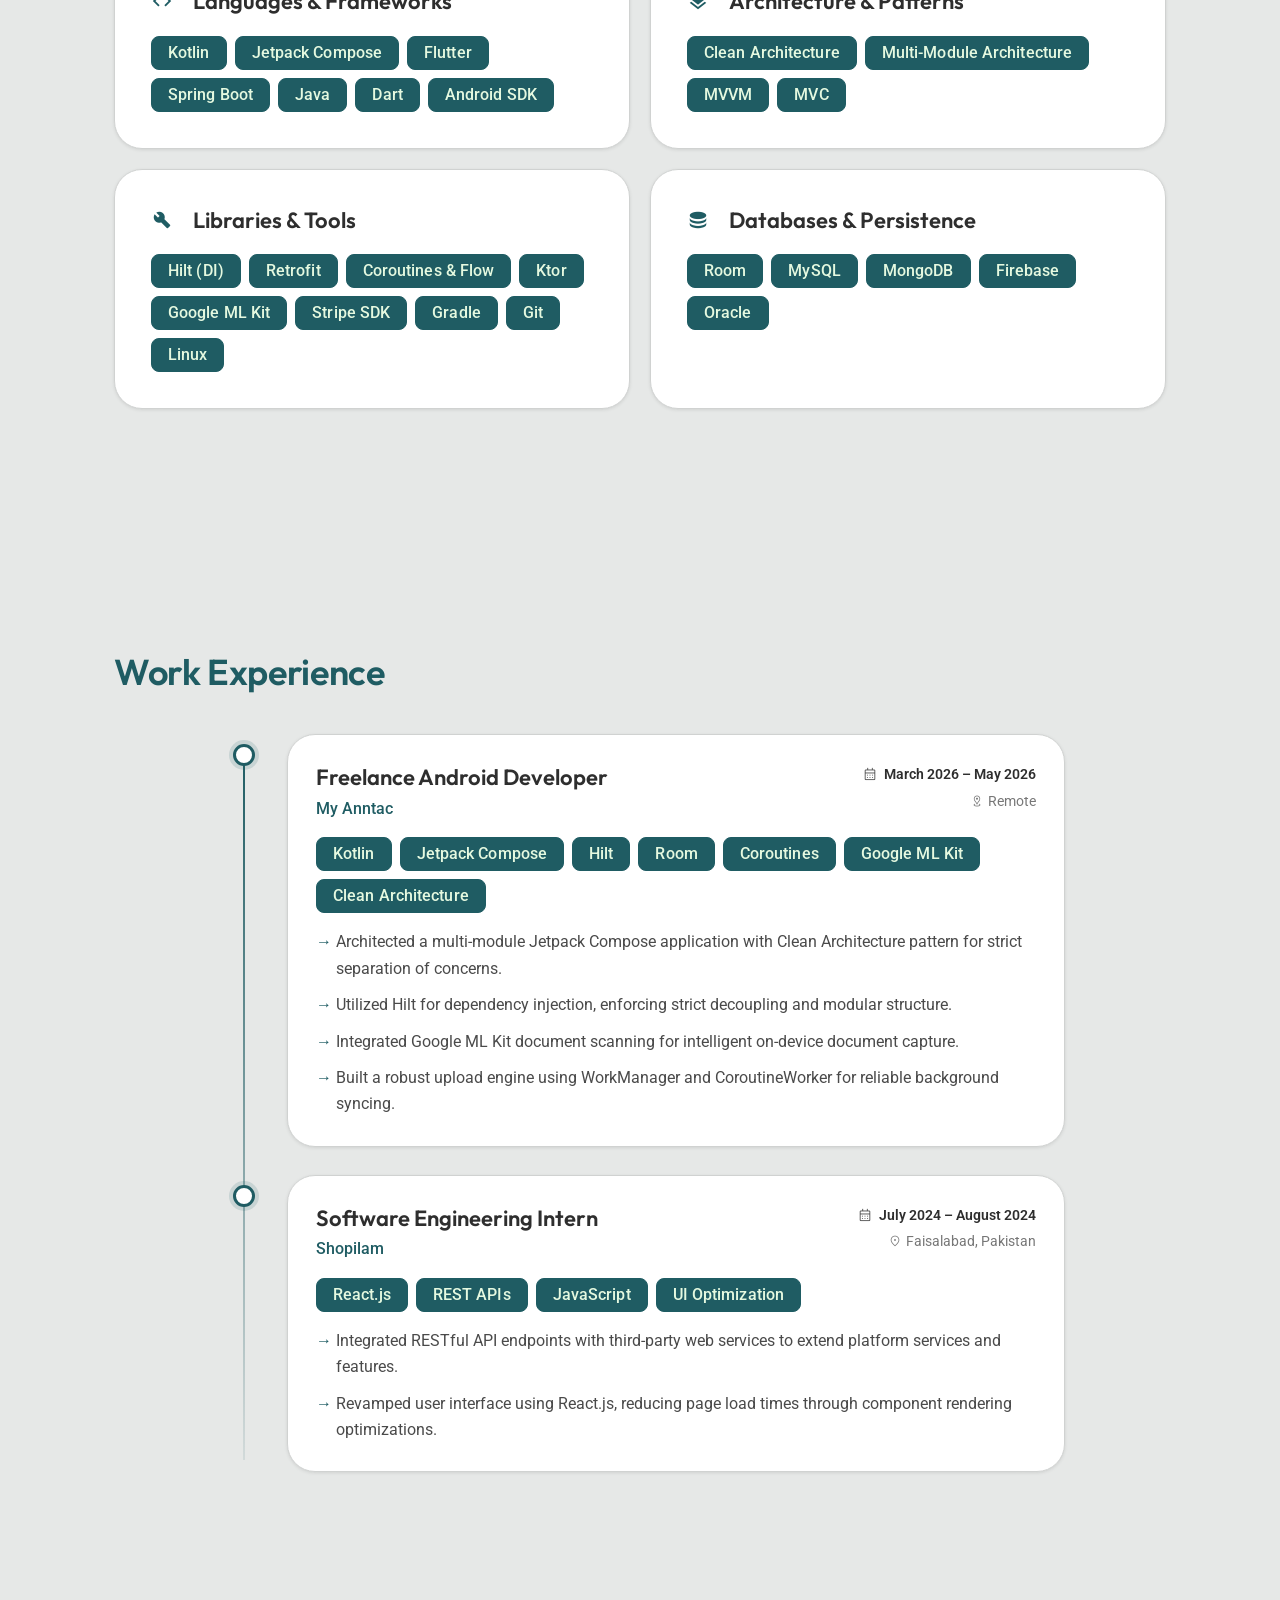
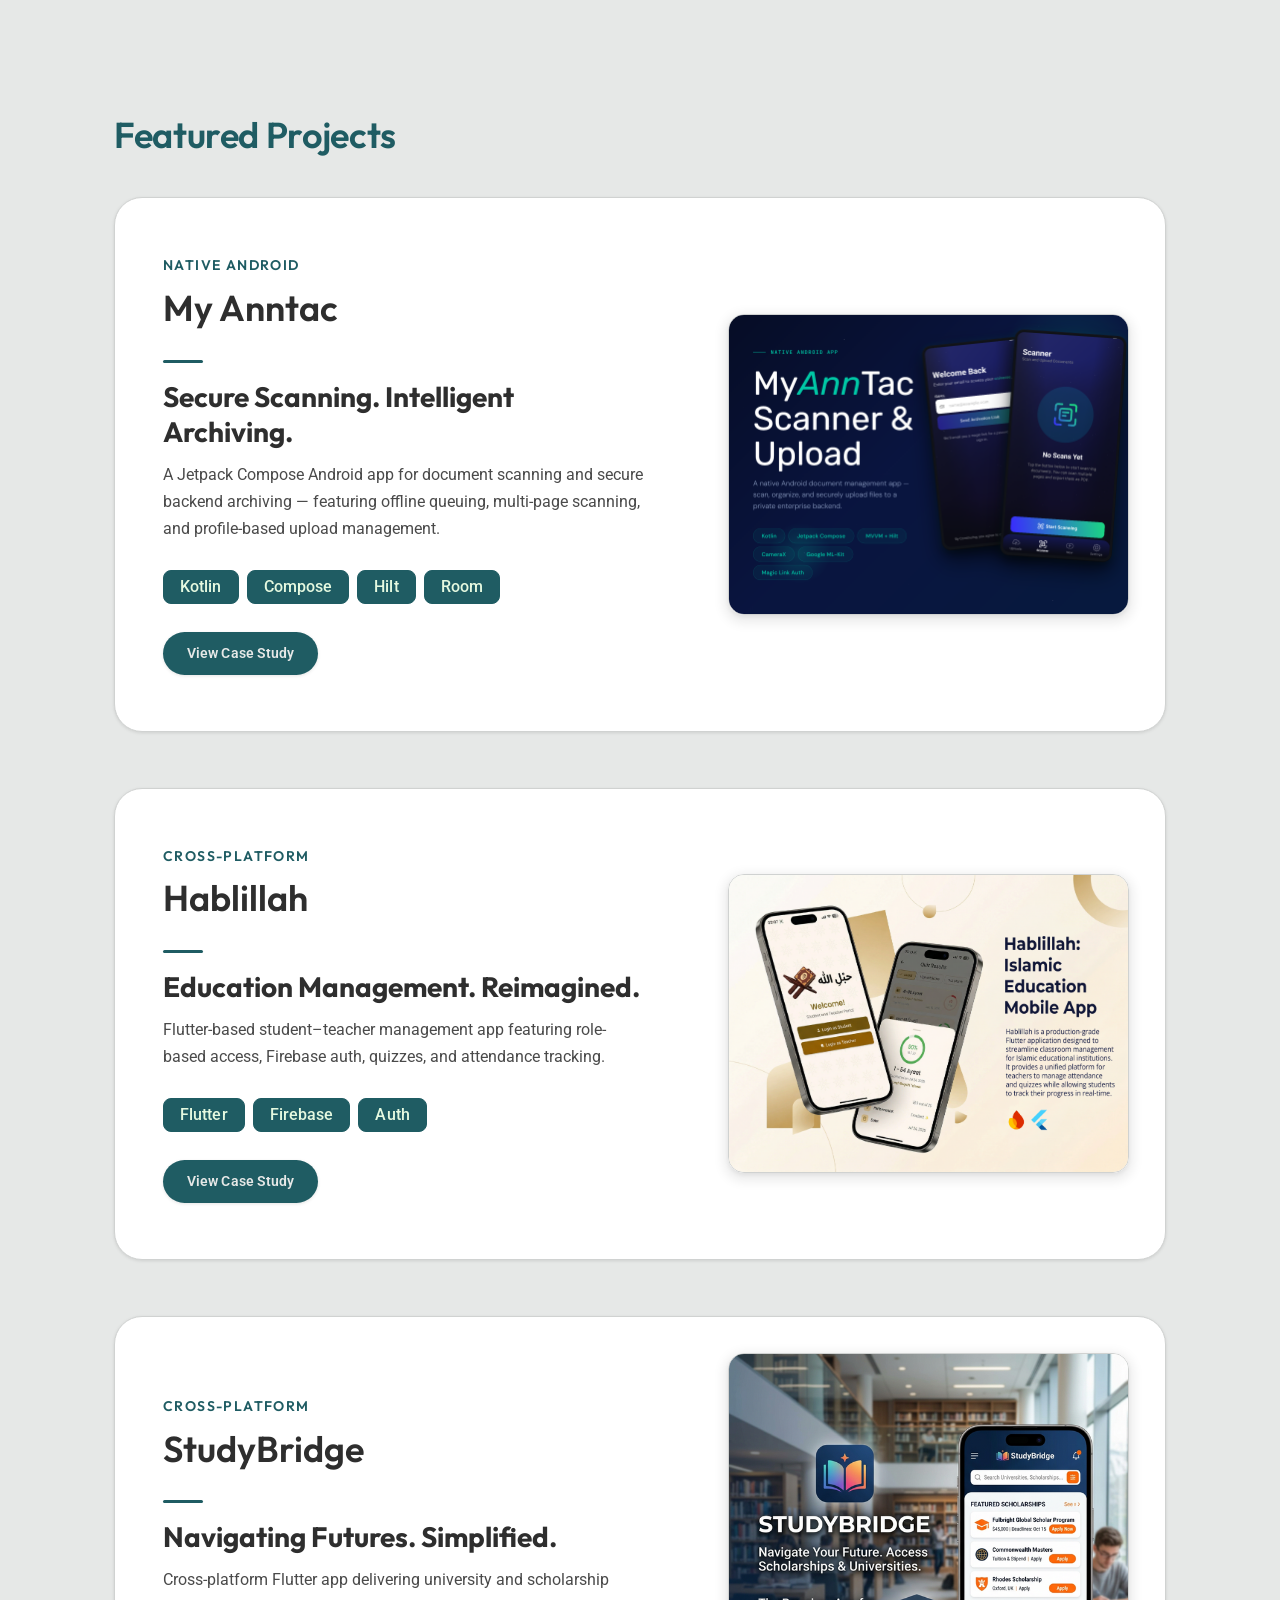
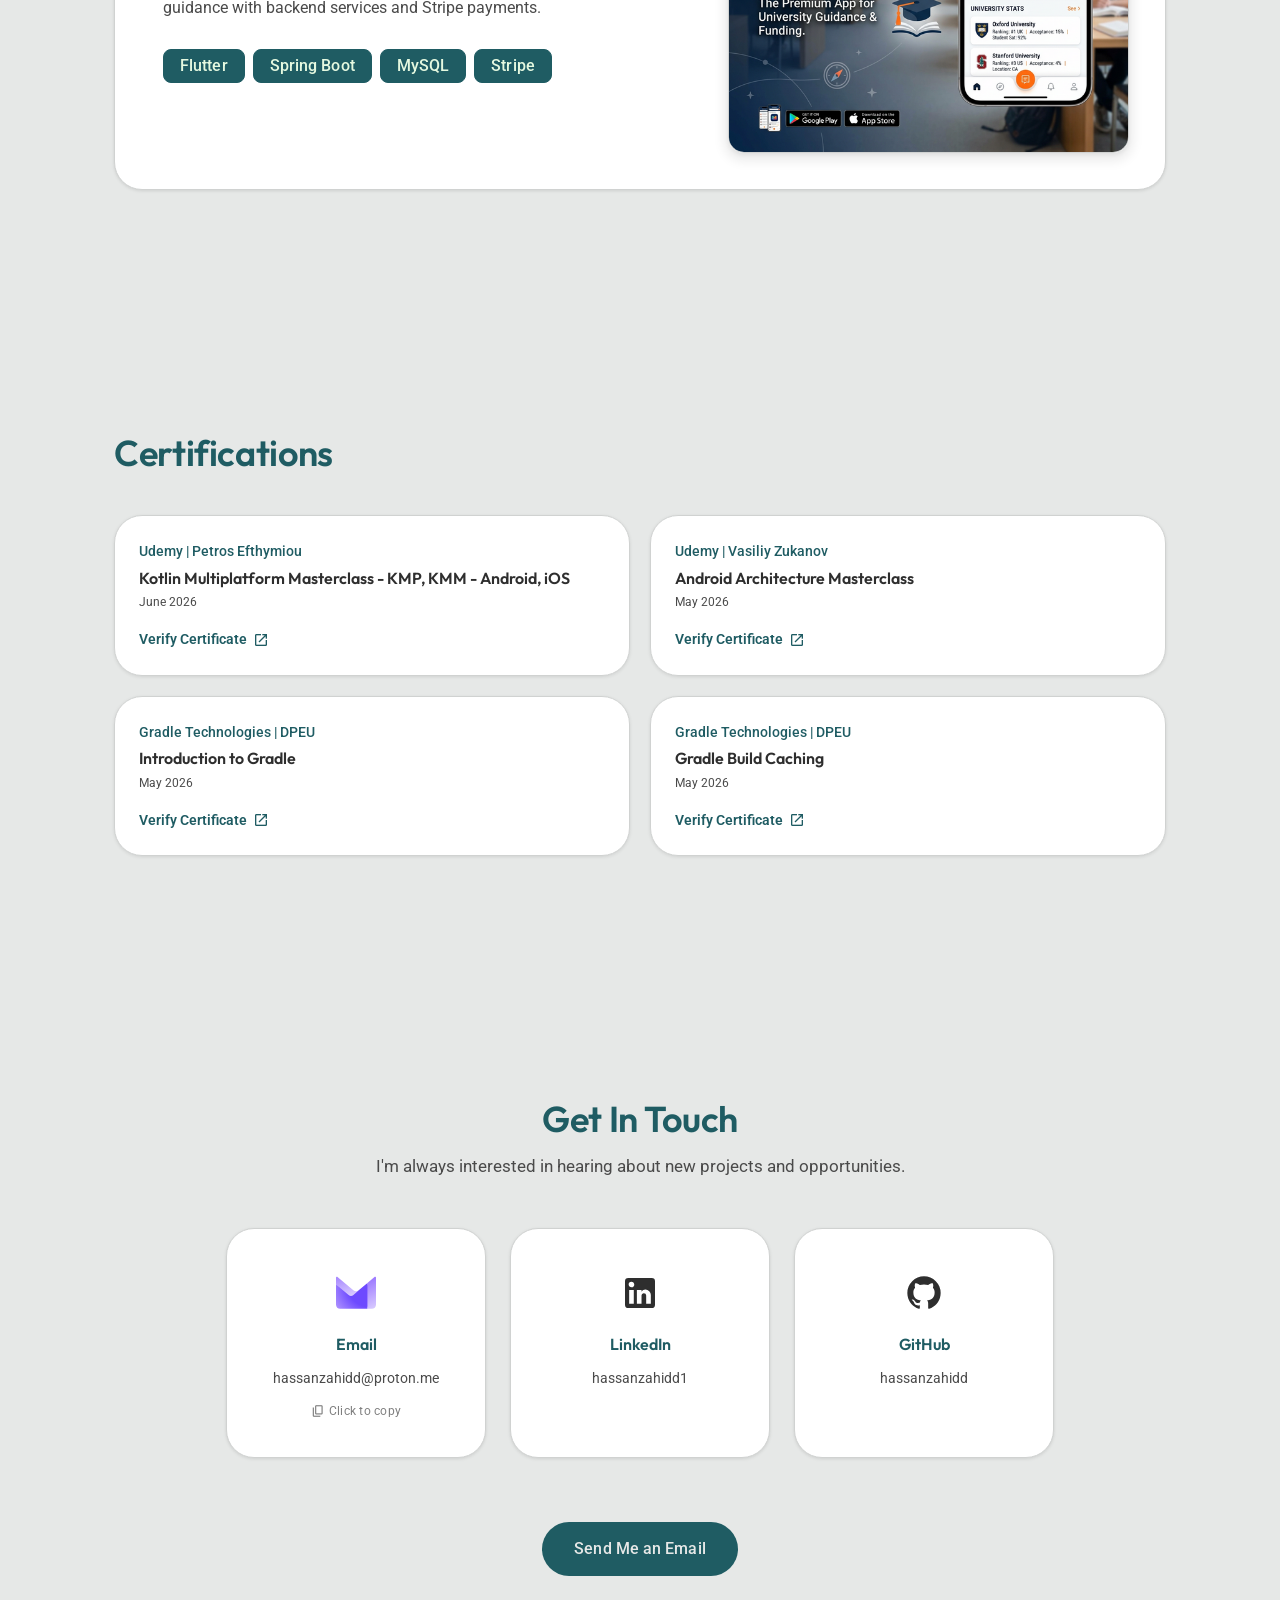
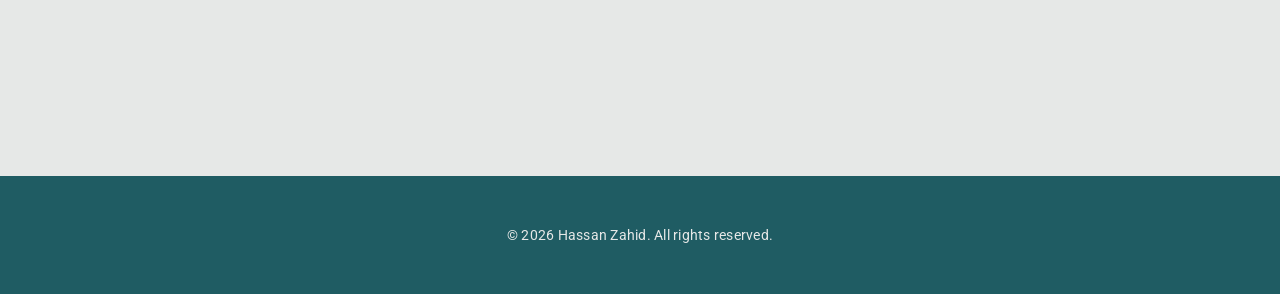
==== commit db6a82a6: "updating about me" ====
--- a/index.html
+++ b/index.html
@@ -68,7 +68,7 @@
       <div class="about-content">
         <div class="about-text">
           <p>I'm Hassan Zahid — a Software Engineer specializing in native Android development (Kotlin, Jetpack Compose) and cross-platform mobile systems (KMP, Flutter).</p>
-          <p>I specialize in building robust, performant mobile products from scratch. By using modern design patterns such as Clean Architecture, MVVM, and Multi-Module layouts, I write clean, maintainable code that scales seamlessly. From background processing and offline caching to ML Kit integrations and secure Stripe payments, I focus on shipping high-fidelity mobile solutions.</p>
+          <p>I specialize in building robust, performant mobile products. By using modern design patterns such as MVVM, I write clean, maintainable code that scales seamlessly.</p>
         </div>
       </div>
     </div>
@@ -390,6 +390,13 @@
     <span class="material-symbols-outlined" style="font-size:18px;">check_circle</span>
     Email copied to clipboard!
   </div>
+  <script src="js/modules/reveal.js"></script>
+  <script src="js/modules/nav-highlight.js"></script>
+  <script src="js/modules/mobile-menu.js"></script>
+  <script src="js/modules/spotlight.js"></script>
+  <script src="js/modules/smooth-scroll.js"></script>
+  <script src="js/modules/scroll-to-top.js"></script>
+  <script src="js/modules/email-copy.js"></script>
   <script src="js/main.js"></script>
 </body>
 
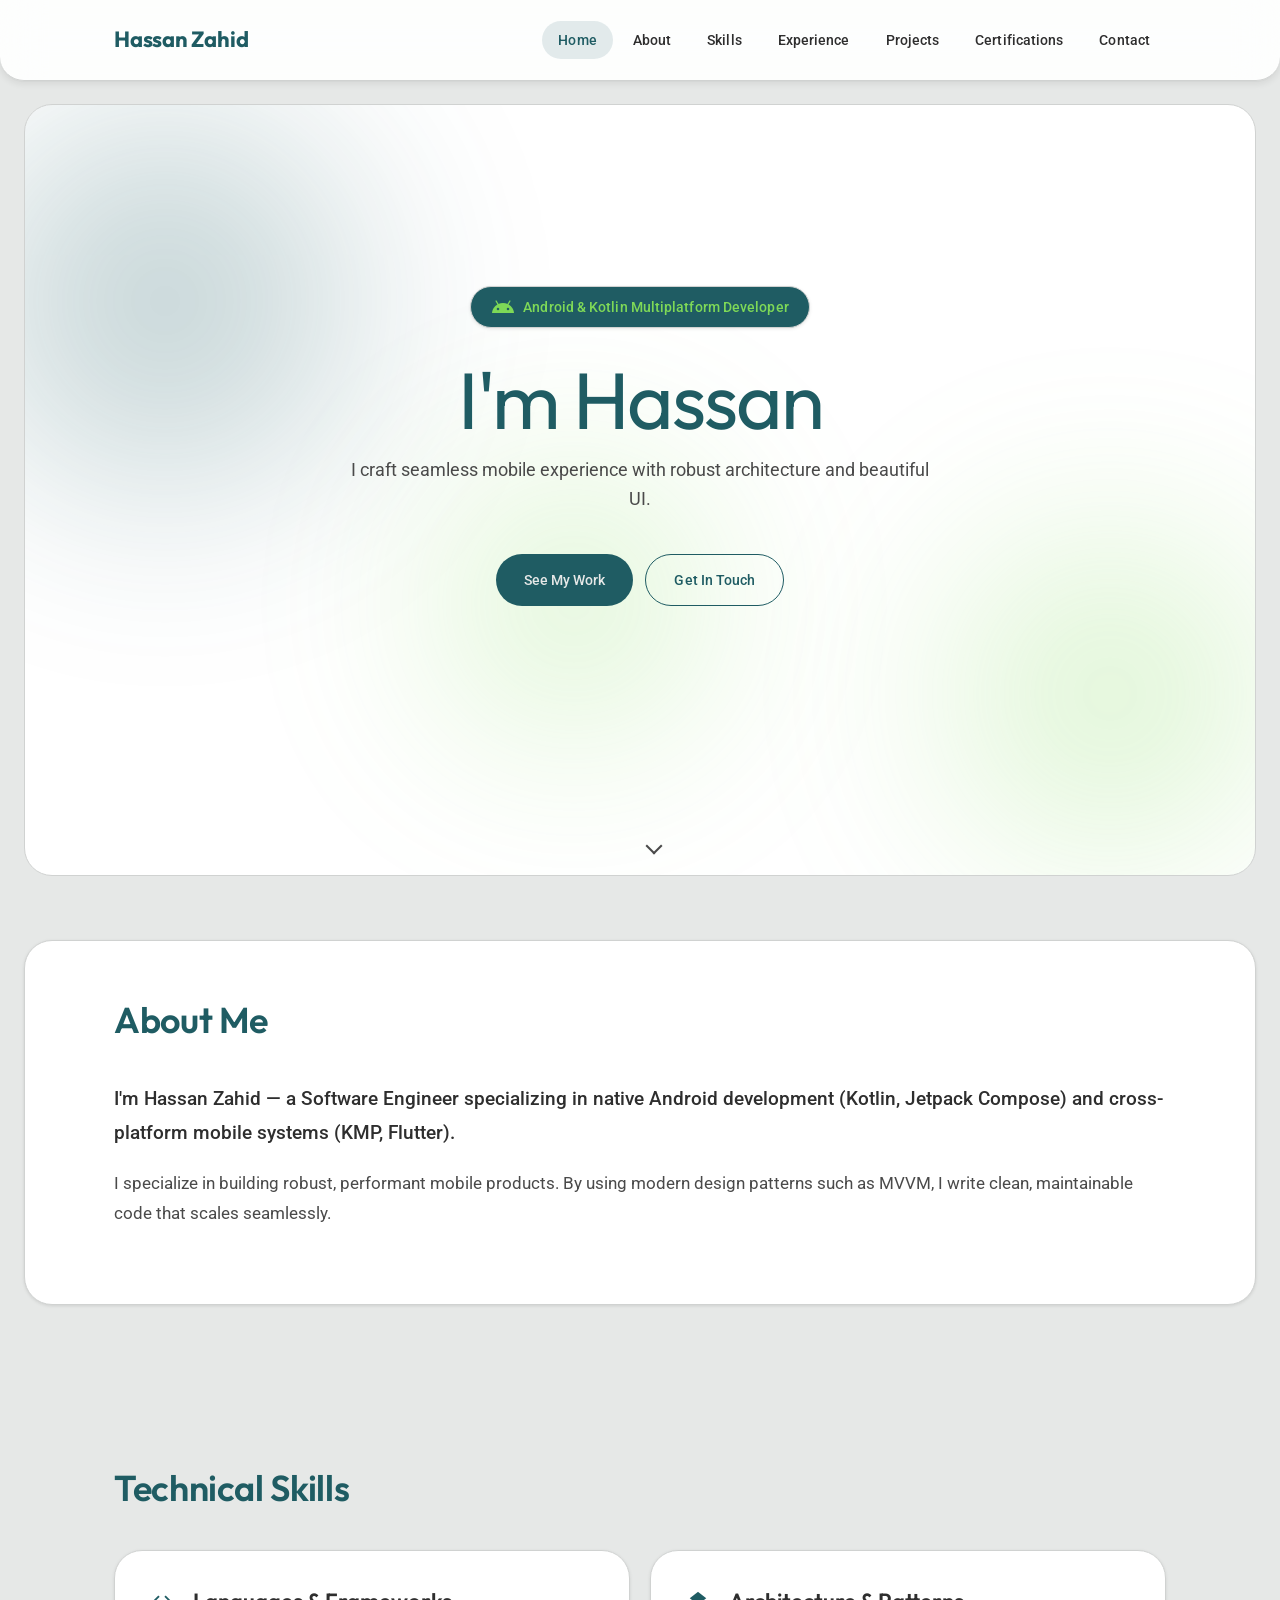
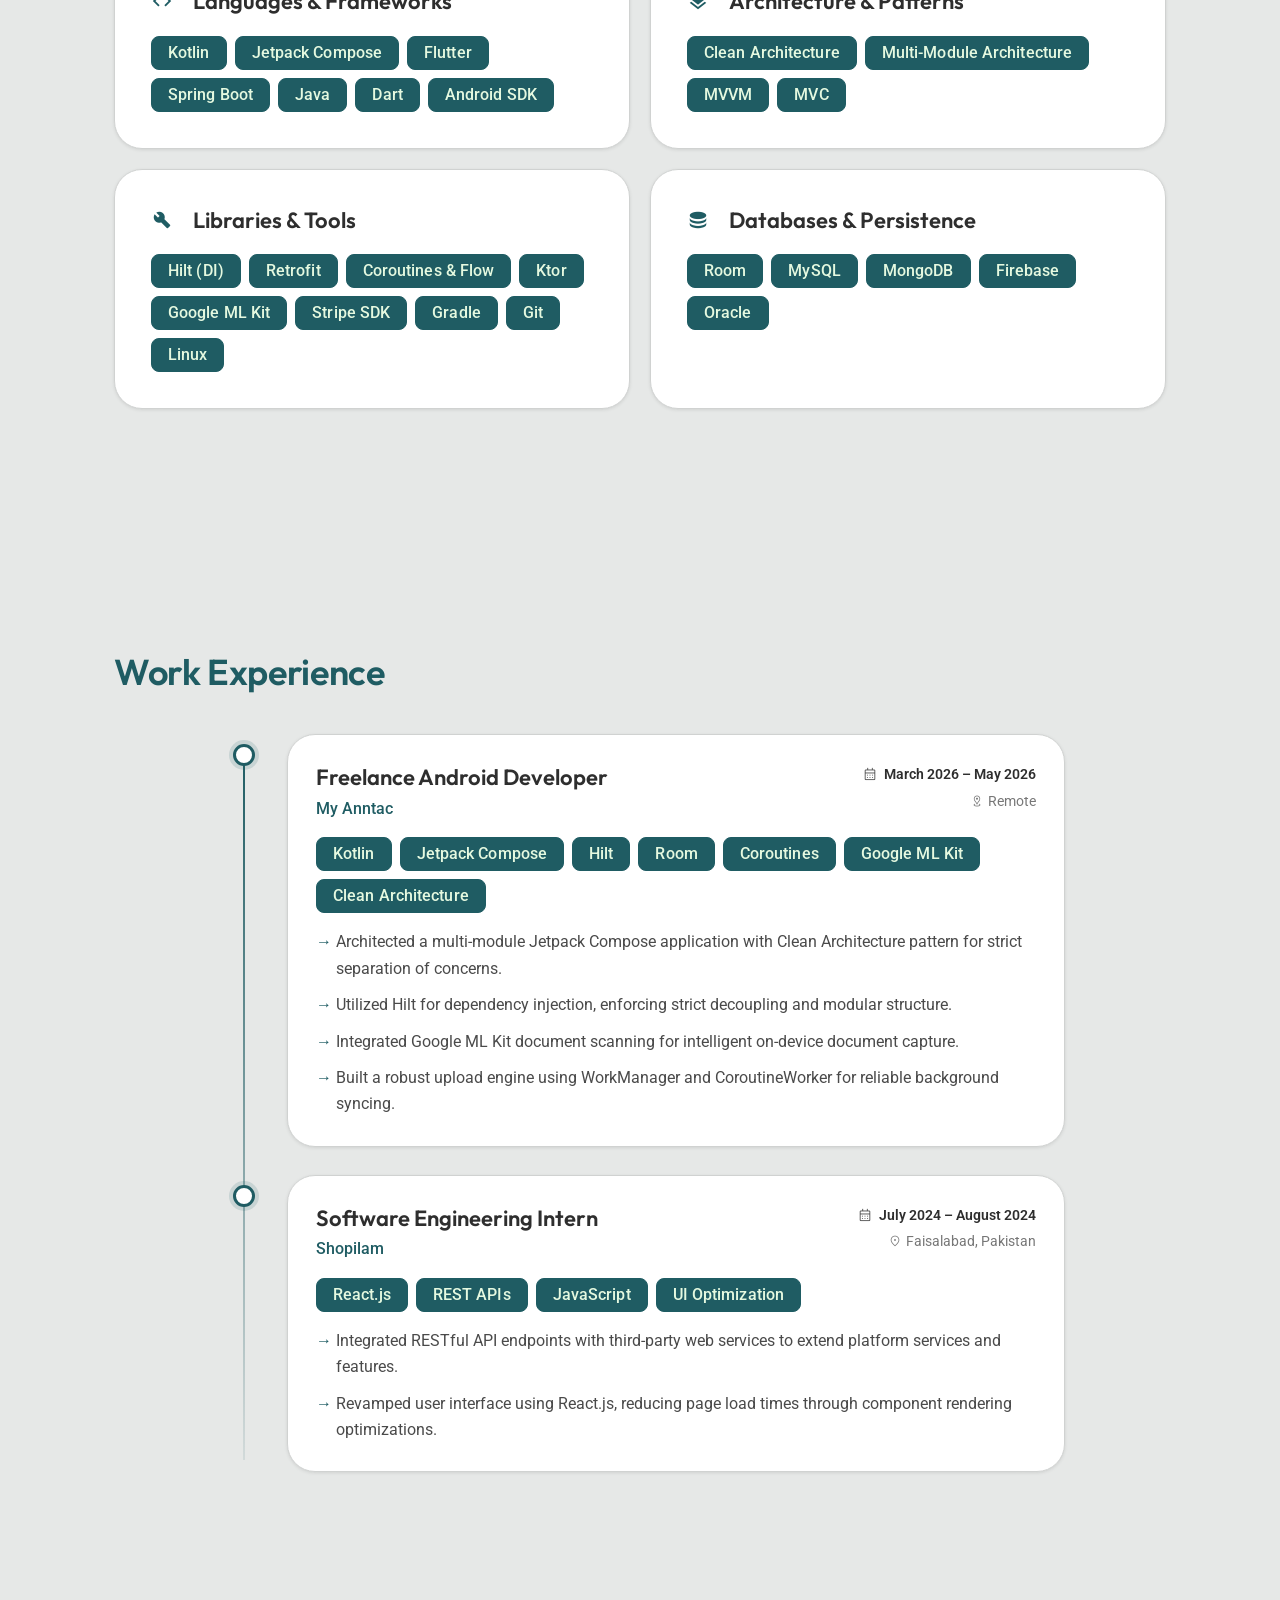
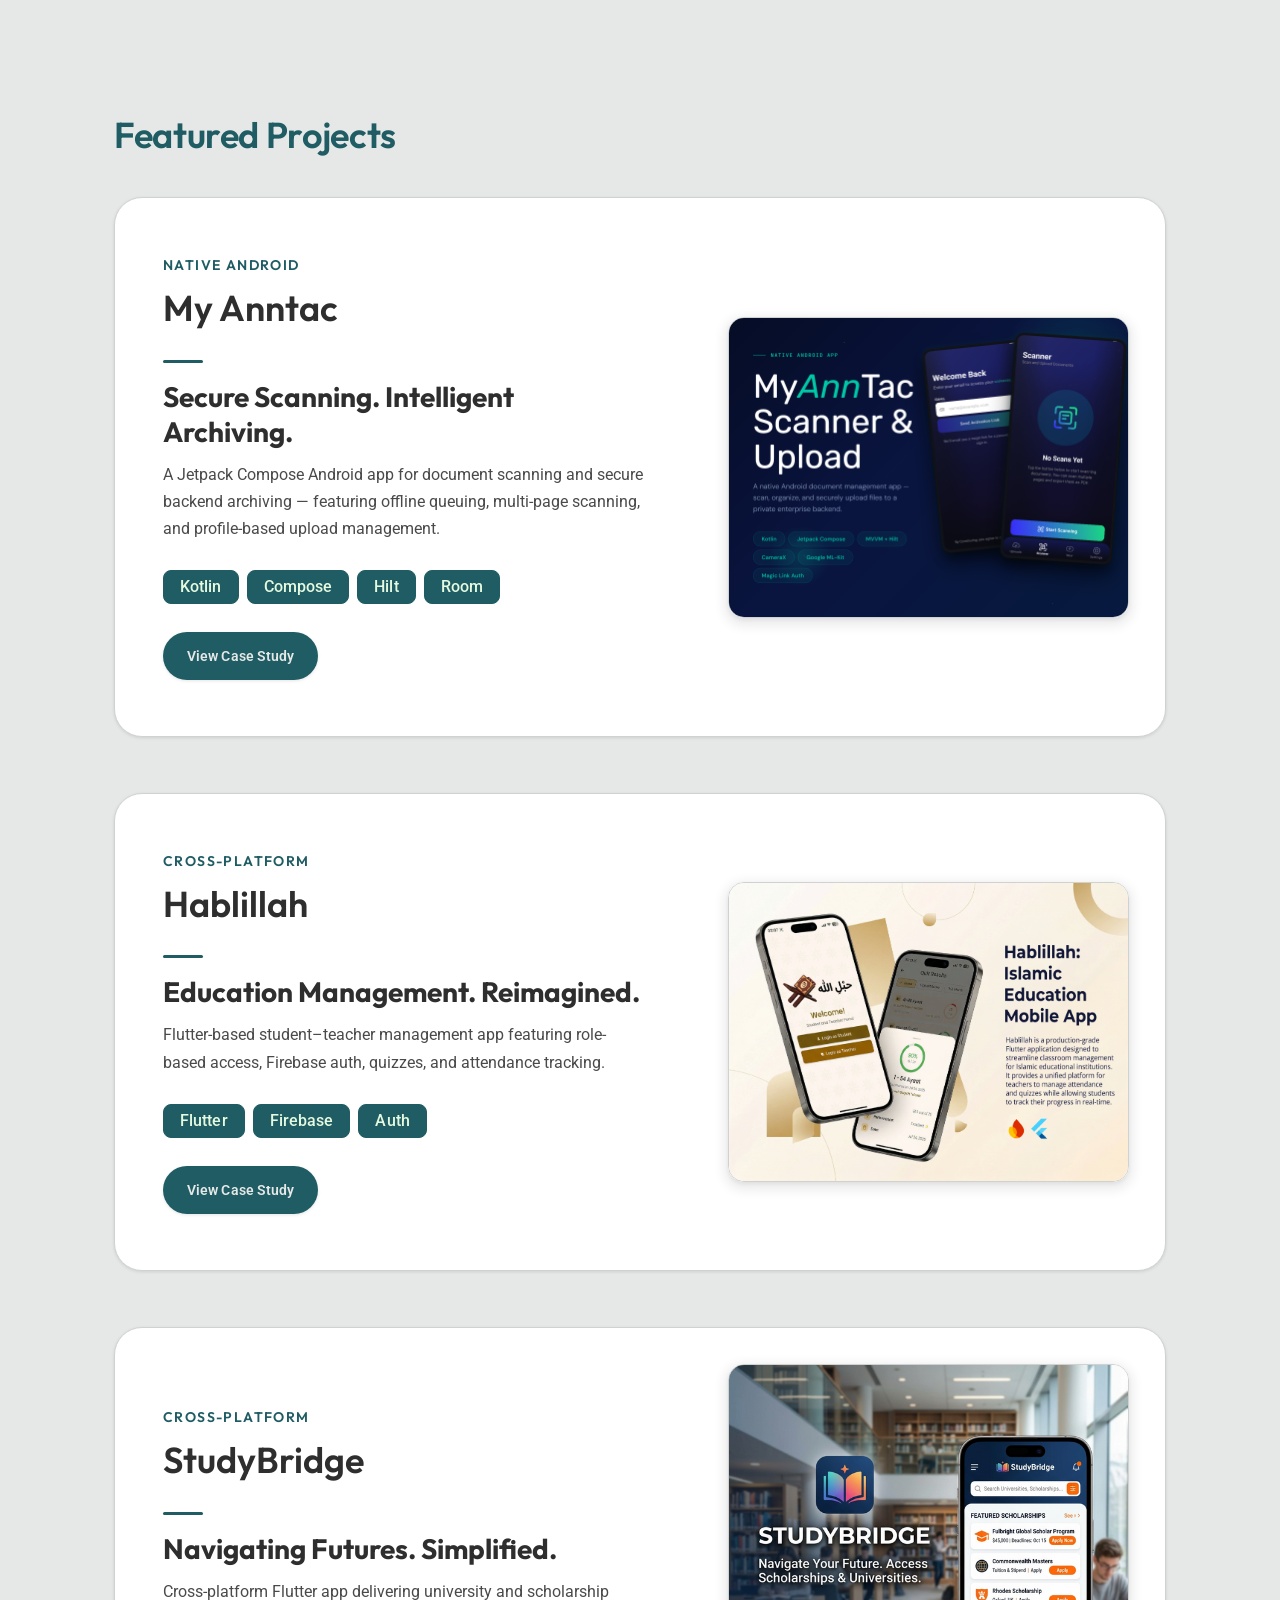
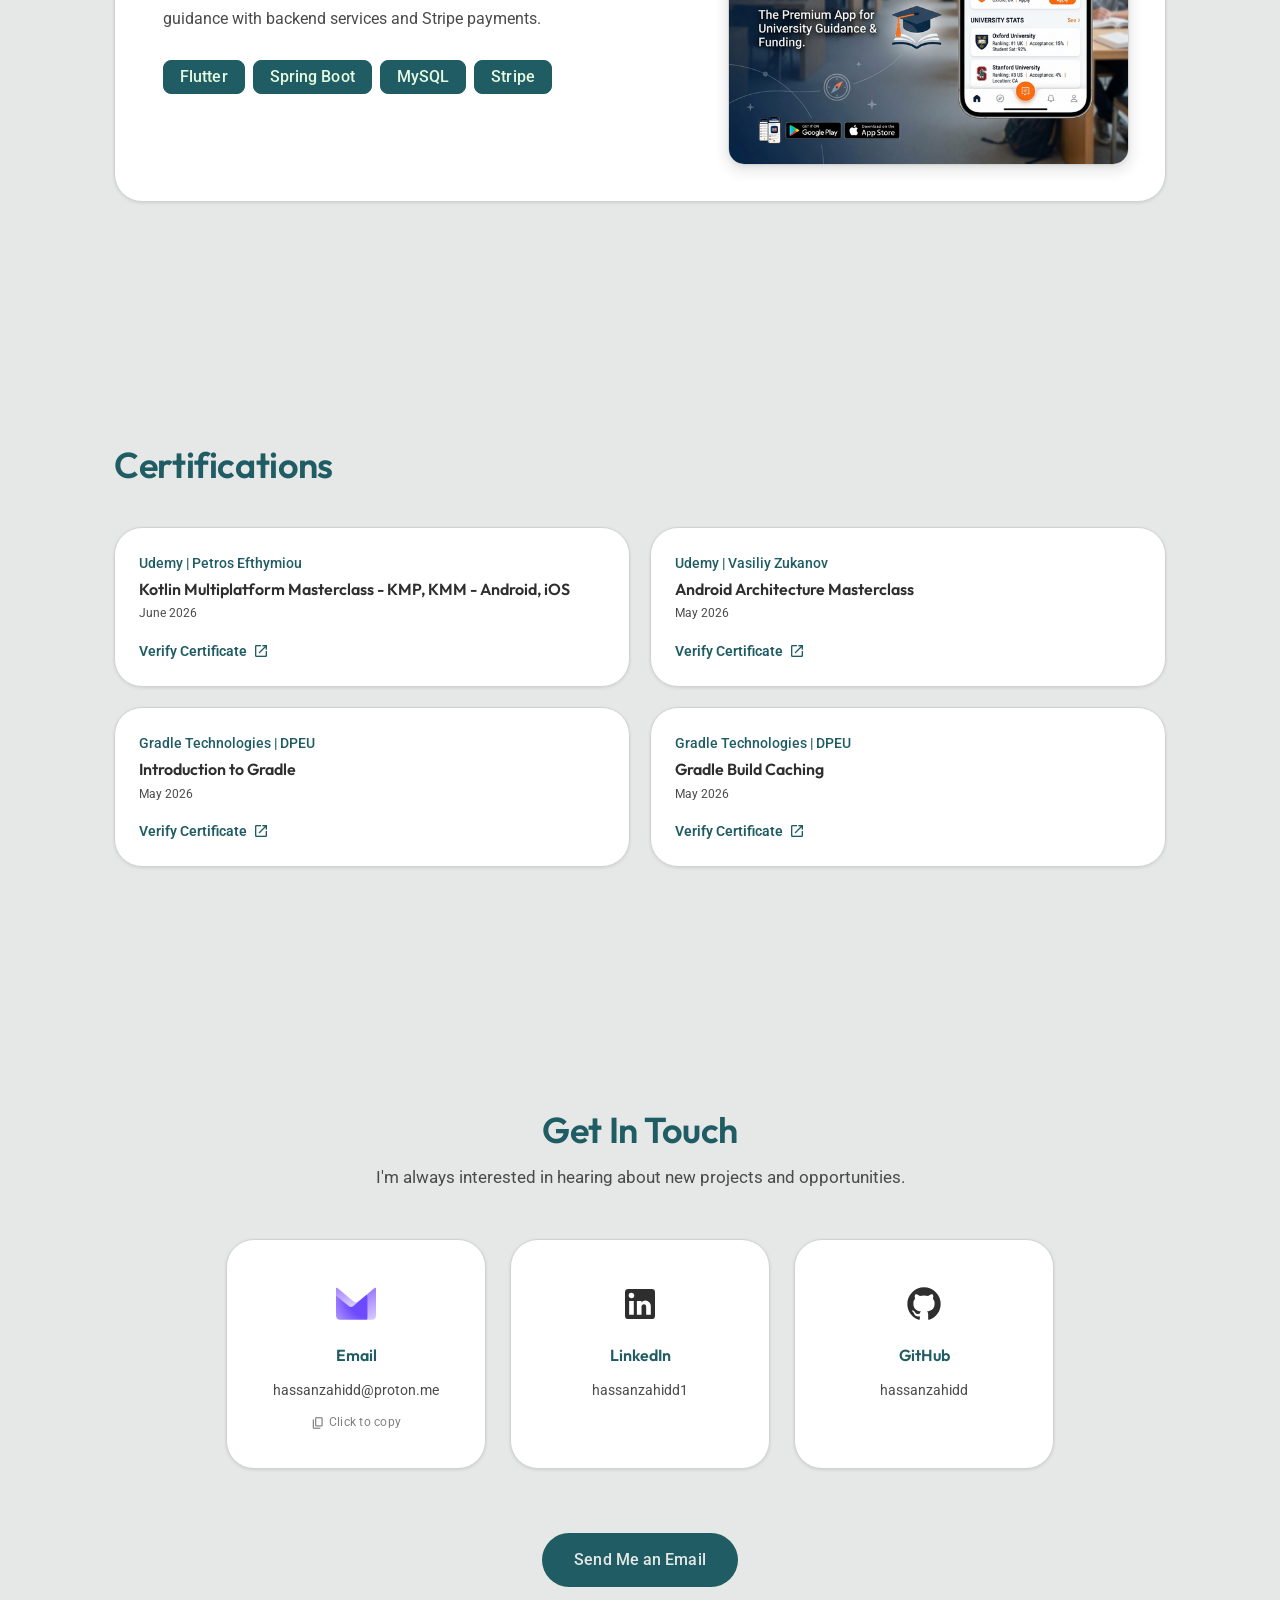
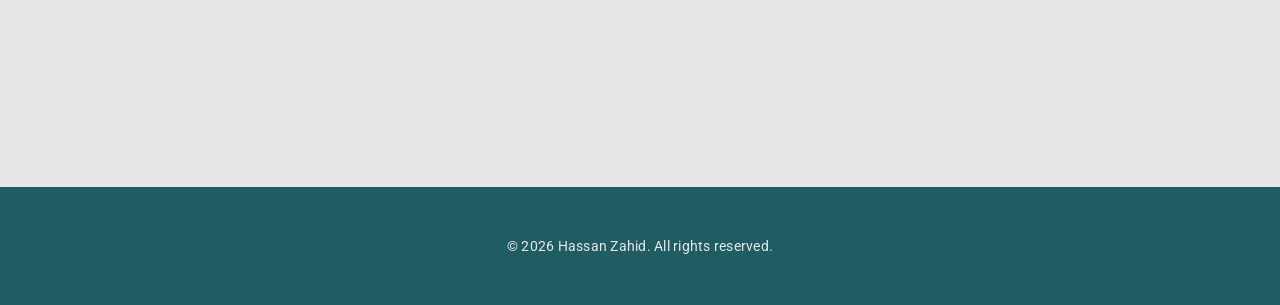
==== commit 40ce8ddb: "upadte" ====
--- a/index.html
+++ b/index.html
@@ -3,7 +3,8 @@
 
 <head>
   <meta charset="UTF-8">
-  <meta name="viewport" content="width=device-width, initial-scale=1.0">
+  <meta name="viewport" content="width=device-width, initial-scale=1.0, maximum-scale=1.0, user-scalable=no">
+  <meta name="format-detection" content="telephone=no">
   <title>Hassan Zahid | Software Engineer</title>
   <link rel="stylesheet" href="css/main.css">
   <link
--- a/css/main.css
+++ b/css/main.css
@@ -4,3 +4,4 @@
 @import "components.css";
 @import "home.css";
 @import "experience.css";
+@import "mobile-utilities.css";
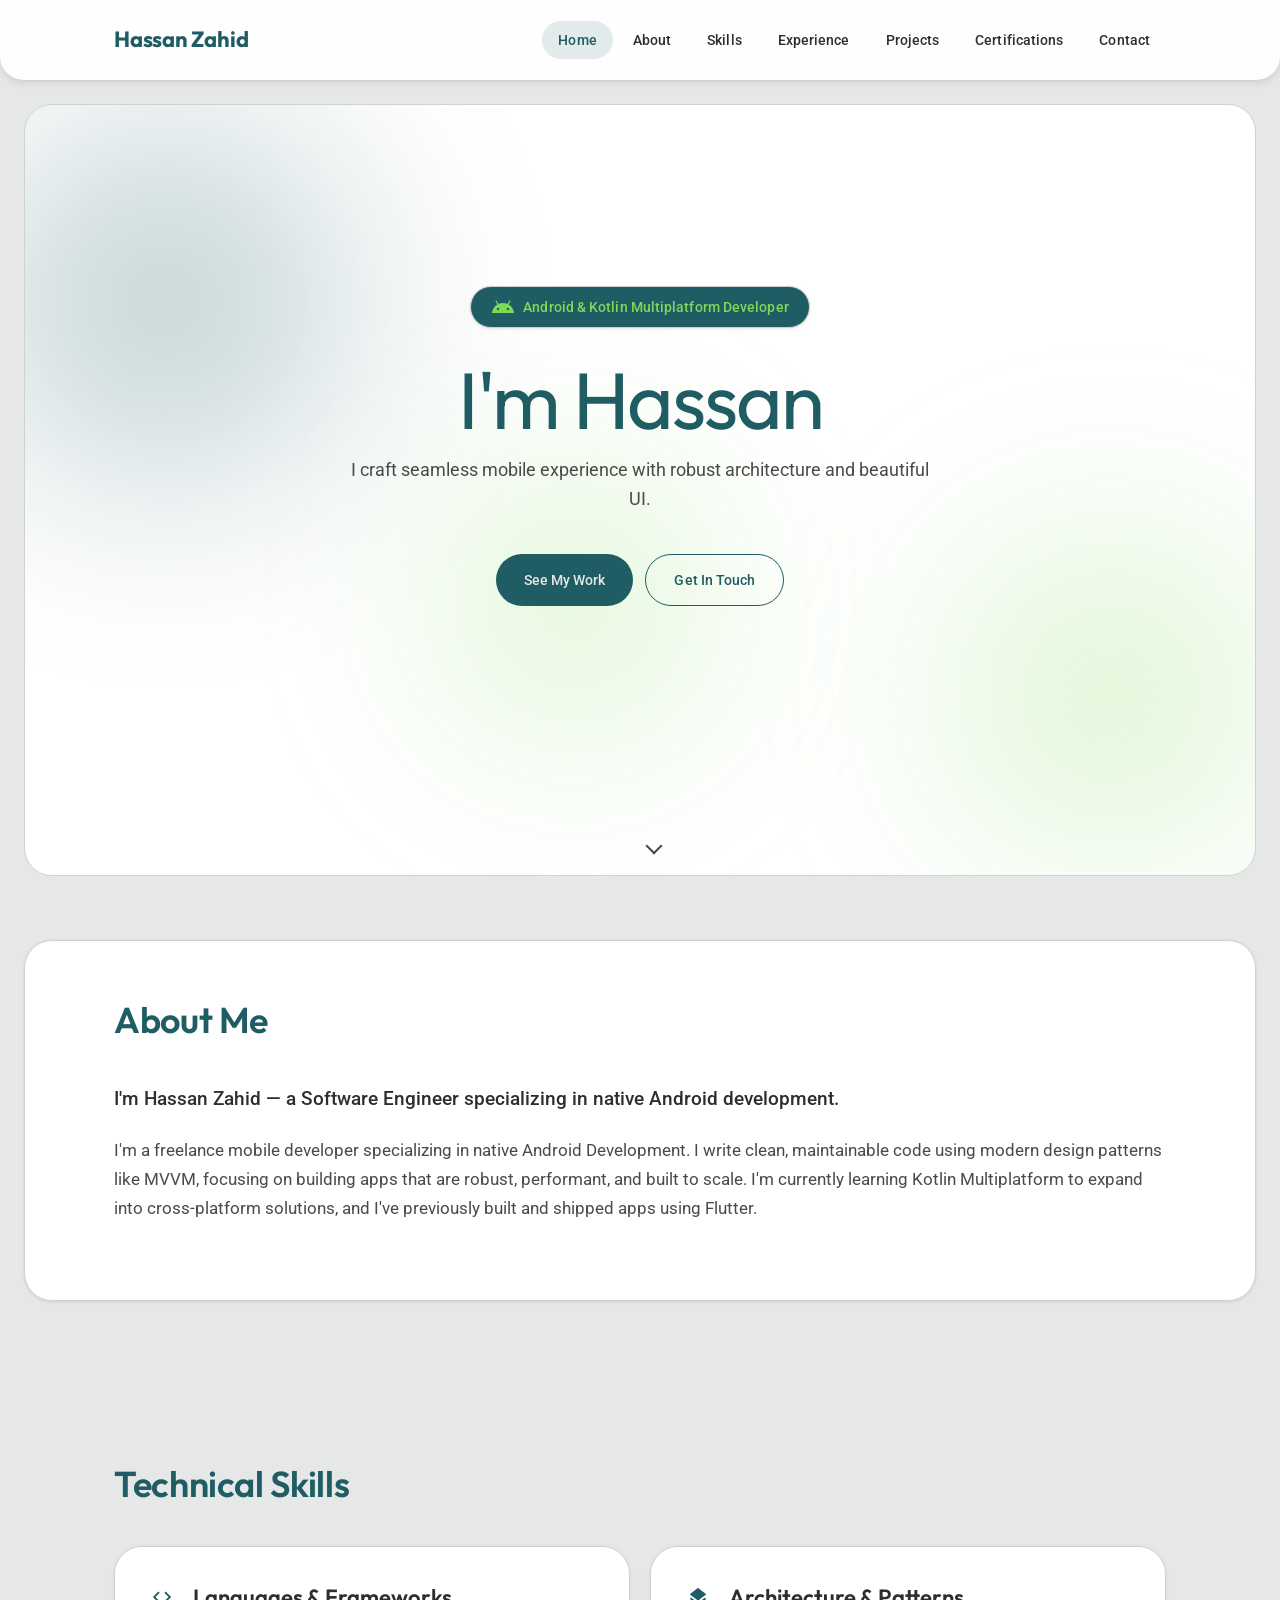
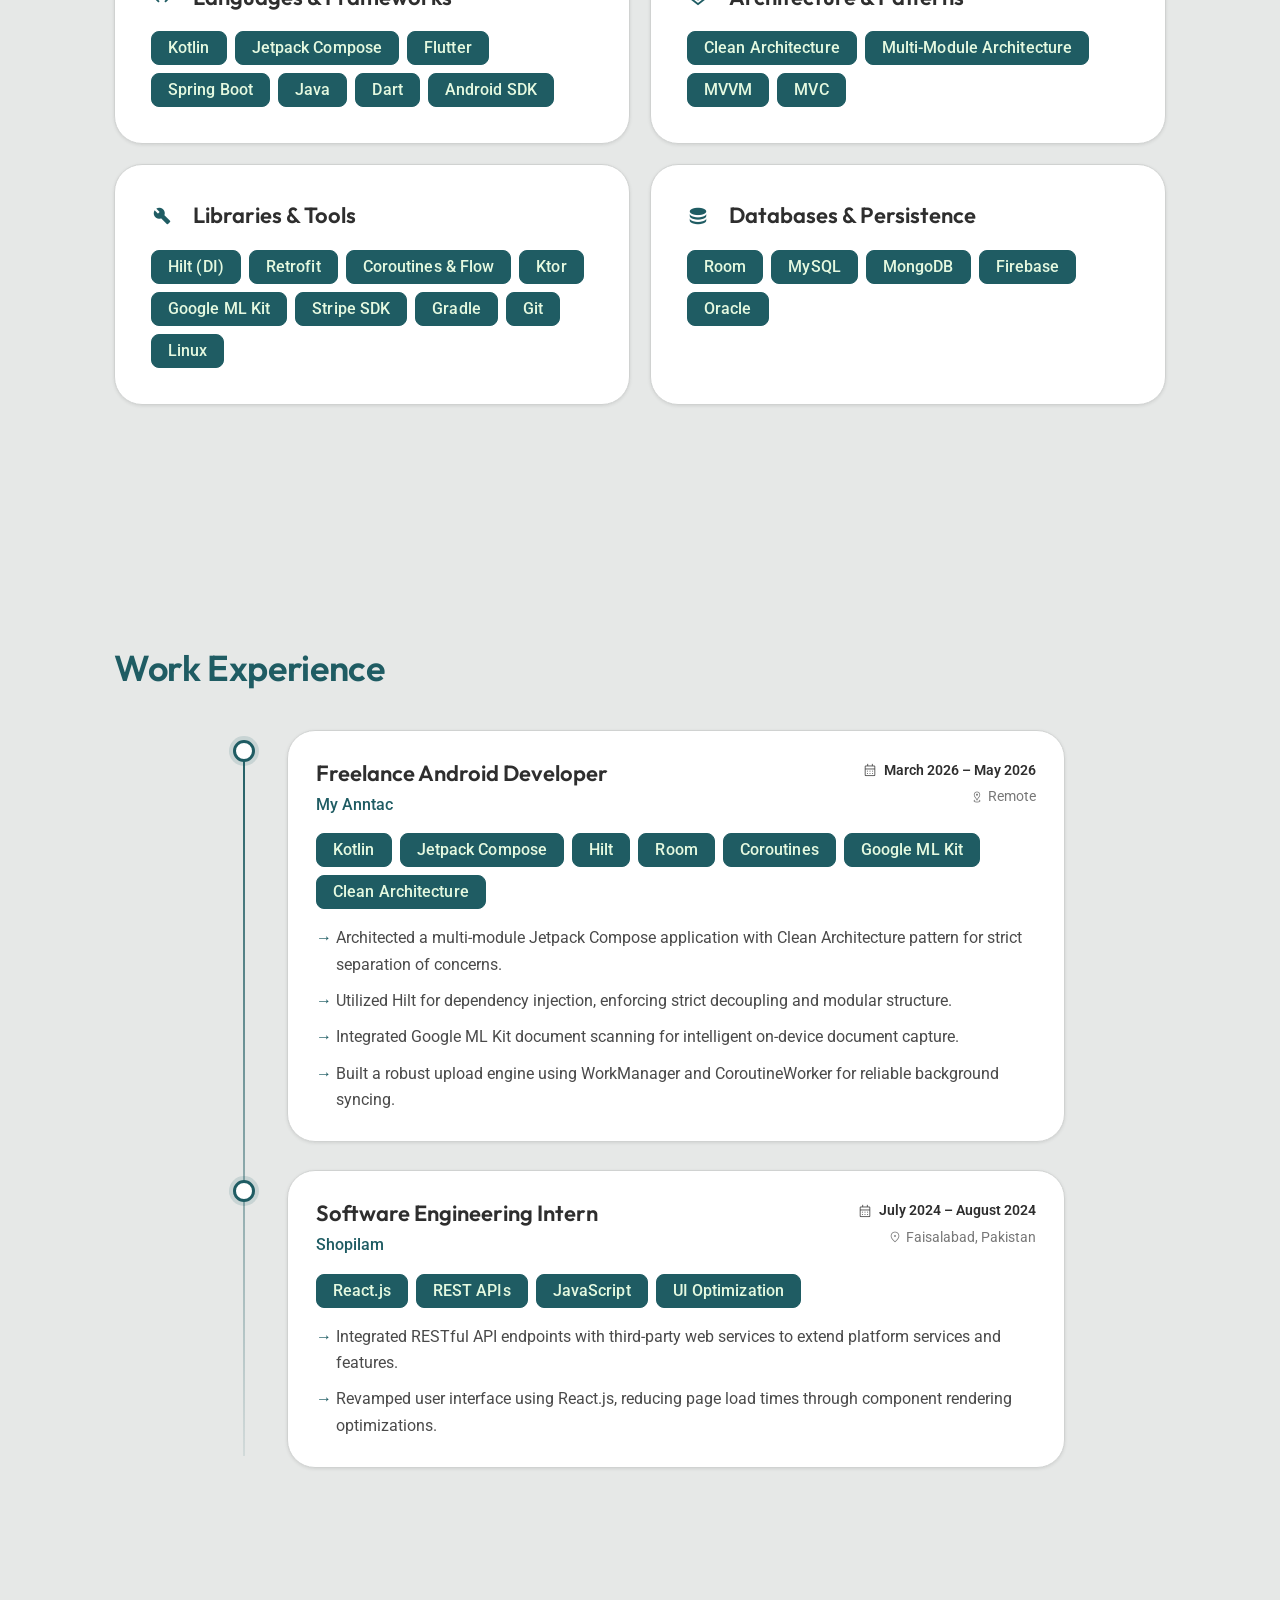
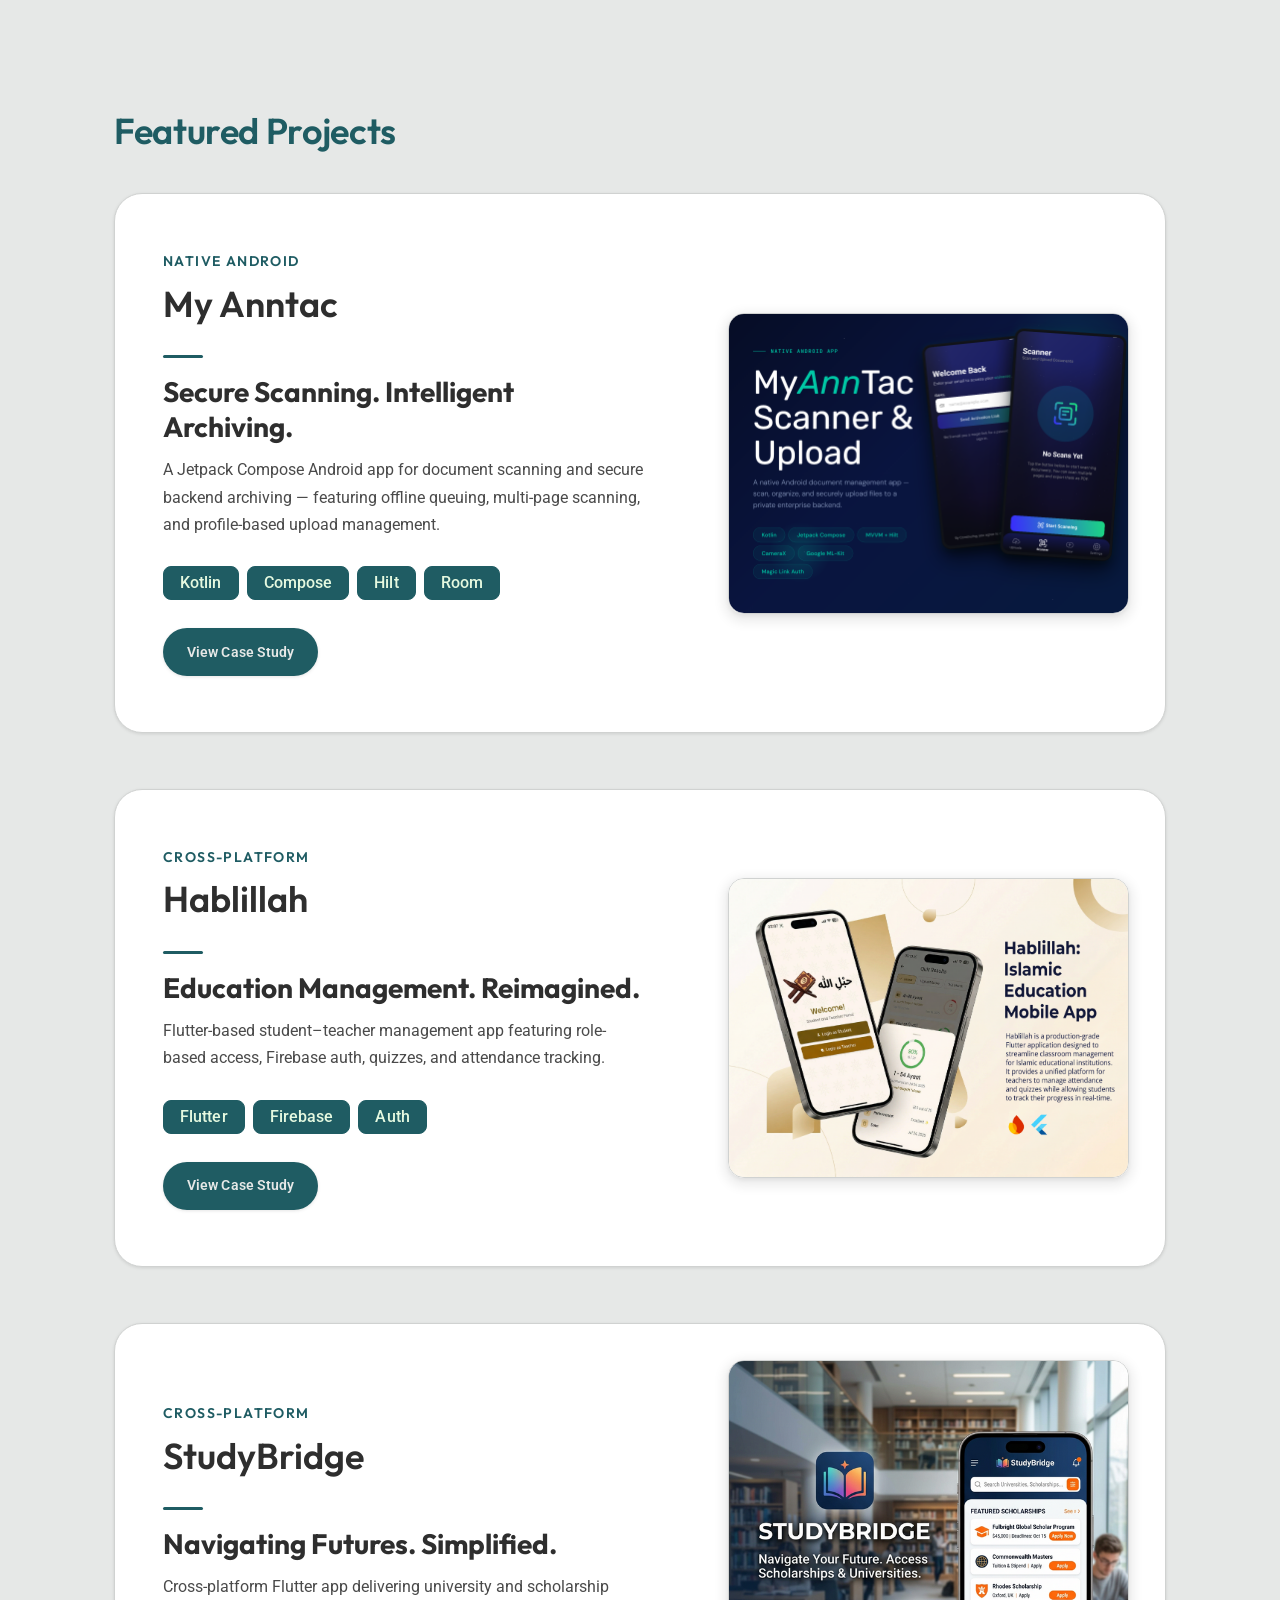
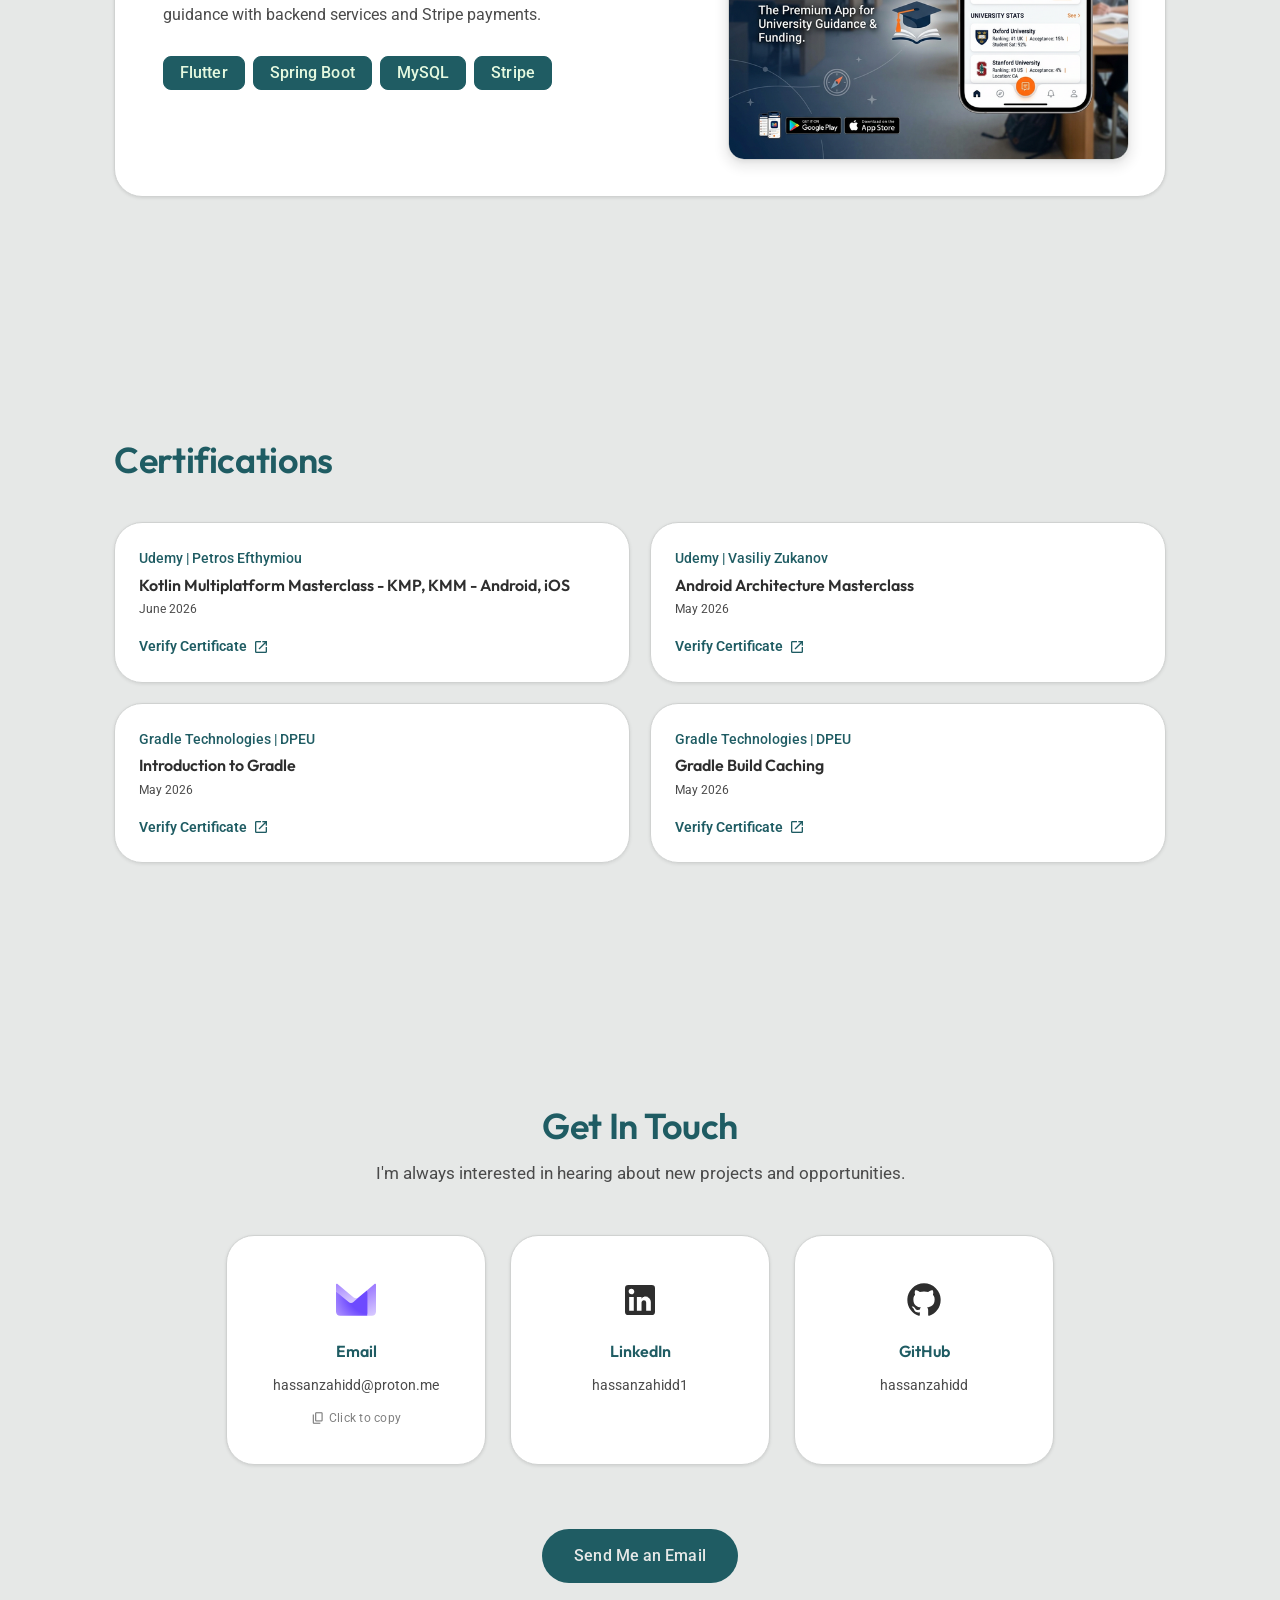
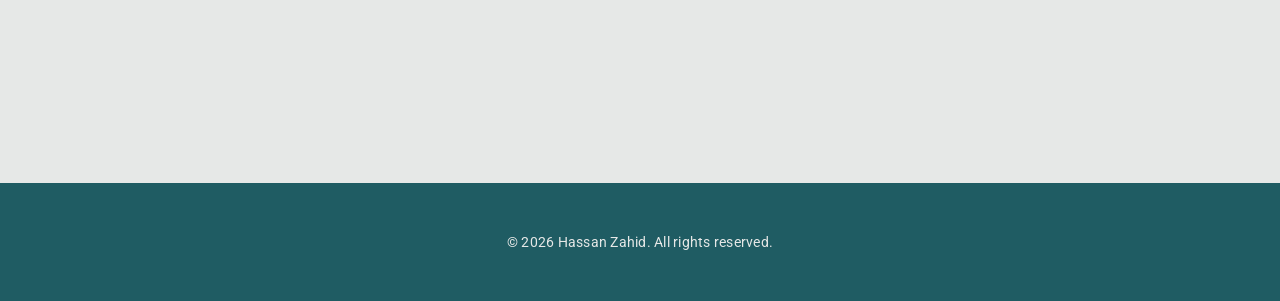
==== commit aa27a33d: "update" ====
--- a/index.html
+++ b/index.html
@@ -68,8 +68,8 @@
       <h2>About Me</h2>
       <div class="about-content">
         <div class="about-text">
-          <p>I'm Hassan Zahid — a Software Engineer specializing in native Android development (Kotlin, Jetpack Compose) and cross-platform mobile systems (KMP, Flutter).</p>
-          <p>I specialize in building robust, performant mobile products. By using modern design patterns such as MVVM, I write clean, maintainable code that scales seamlessly.</p>
+          <p>I'm Hassan Zahid — a Software Engineer specializing in native Android development.</p>
+          <p>I'm a freelance mobile developer specializing in native Android Development. I write clean, maintainable code using modern design patterns like MVVM, focusing on building apps that are robust, performant, and built to scale. I'm currently learning Kotlin Multiplatform to expand into cross-platform solutions, and I've previously built and shipped apps using Flutter.</p>
         </div>
       </div>
     </div>
